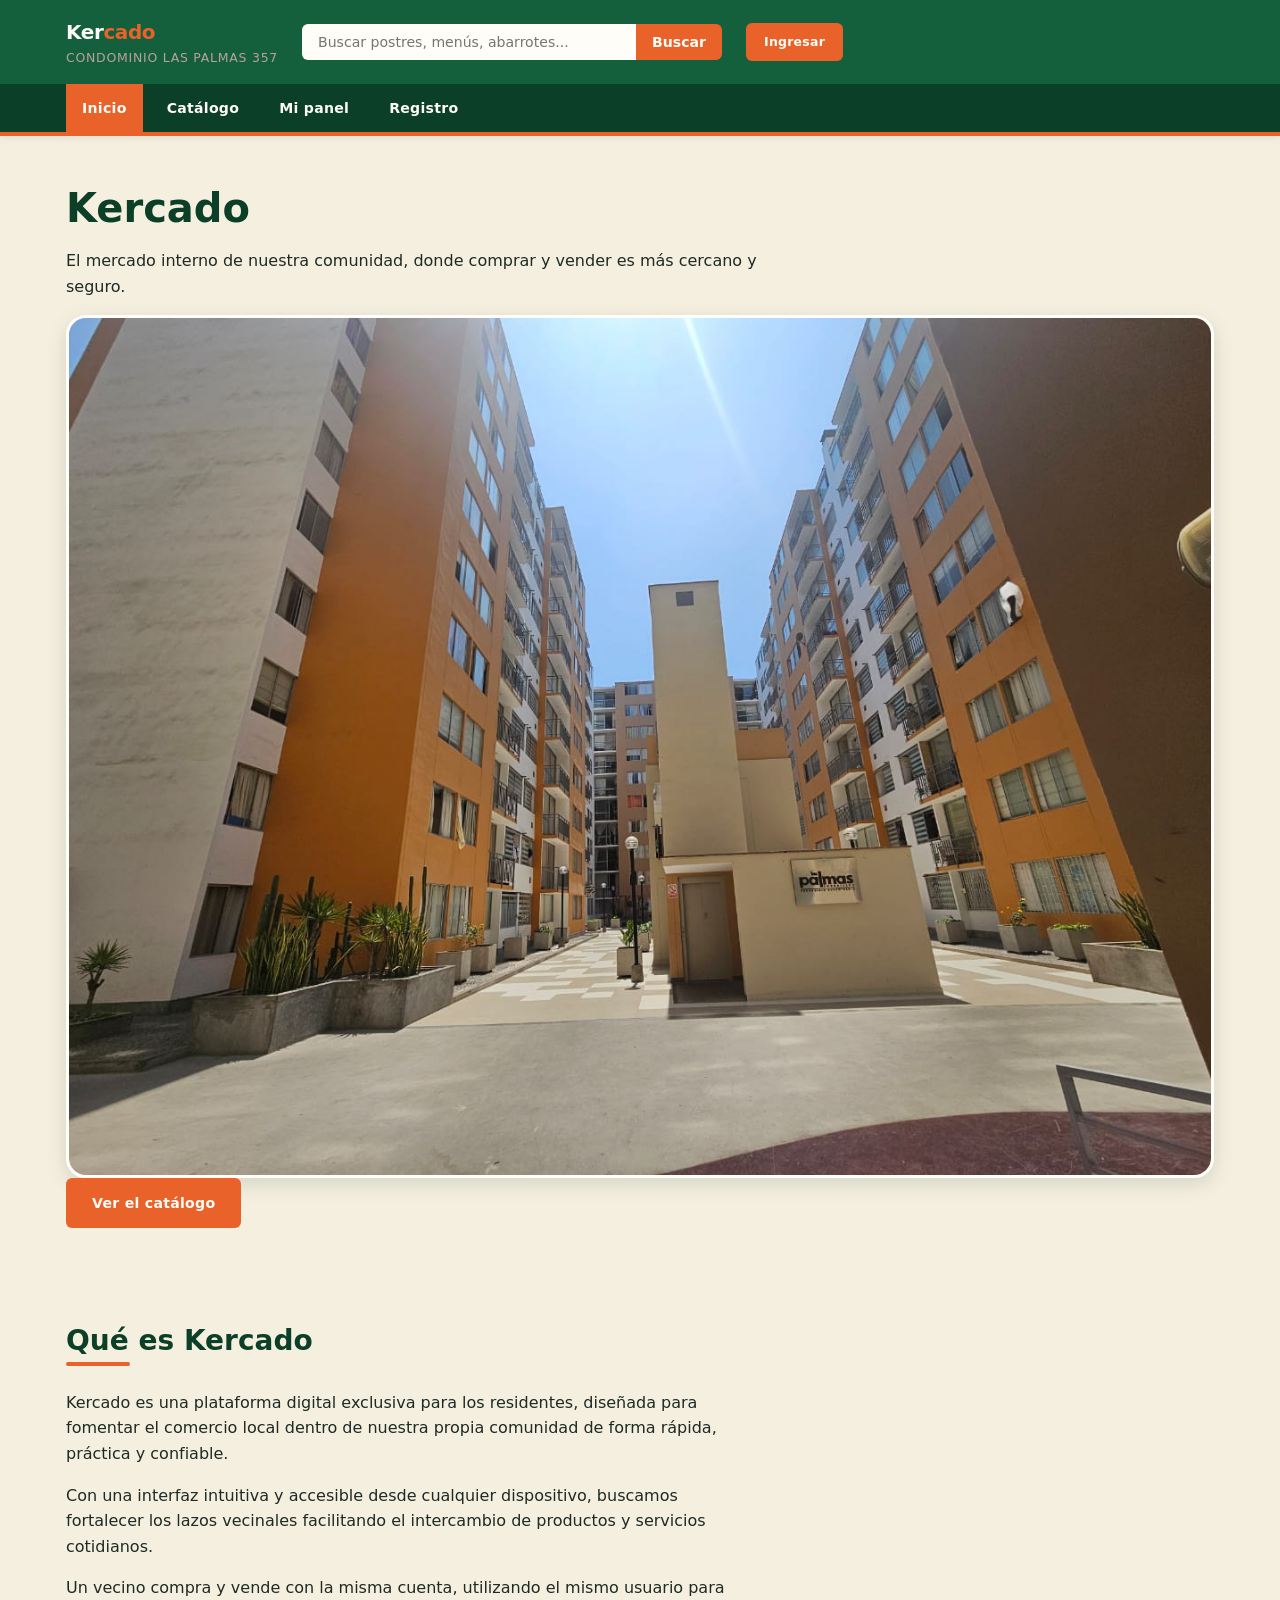
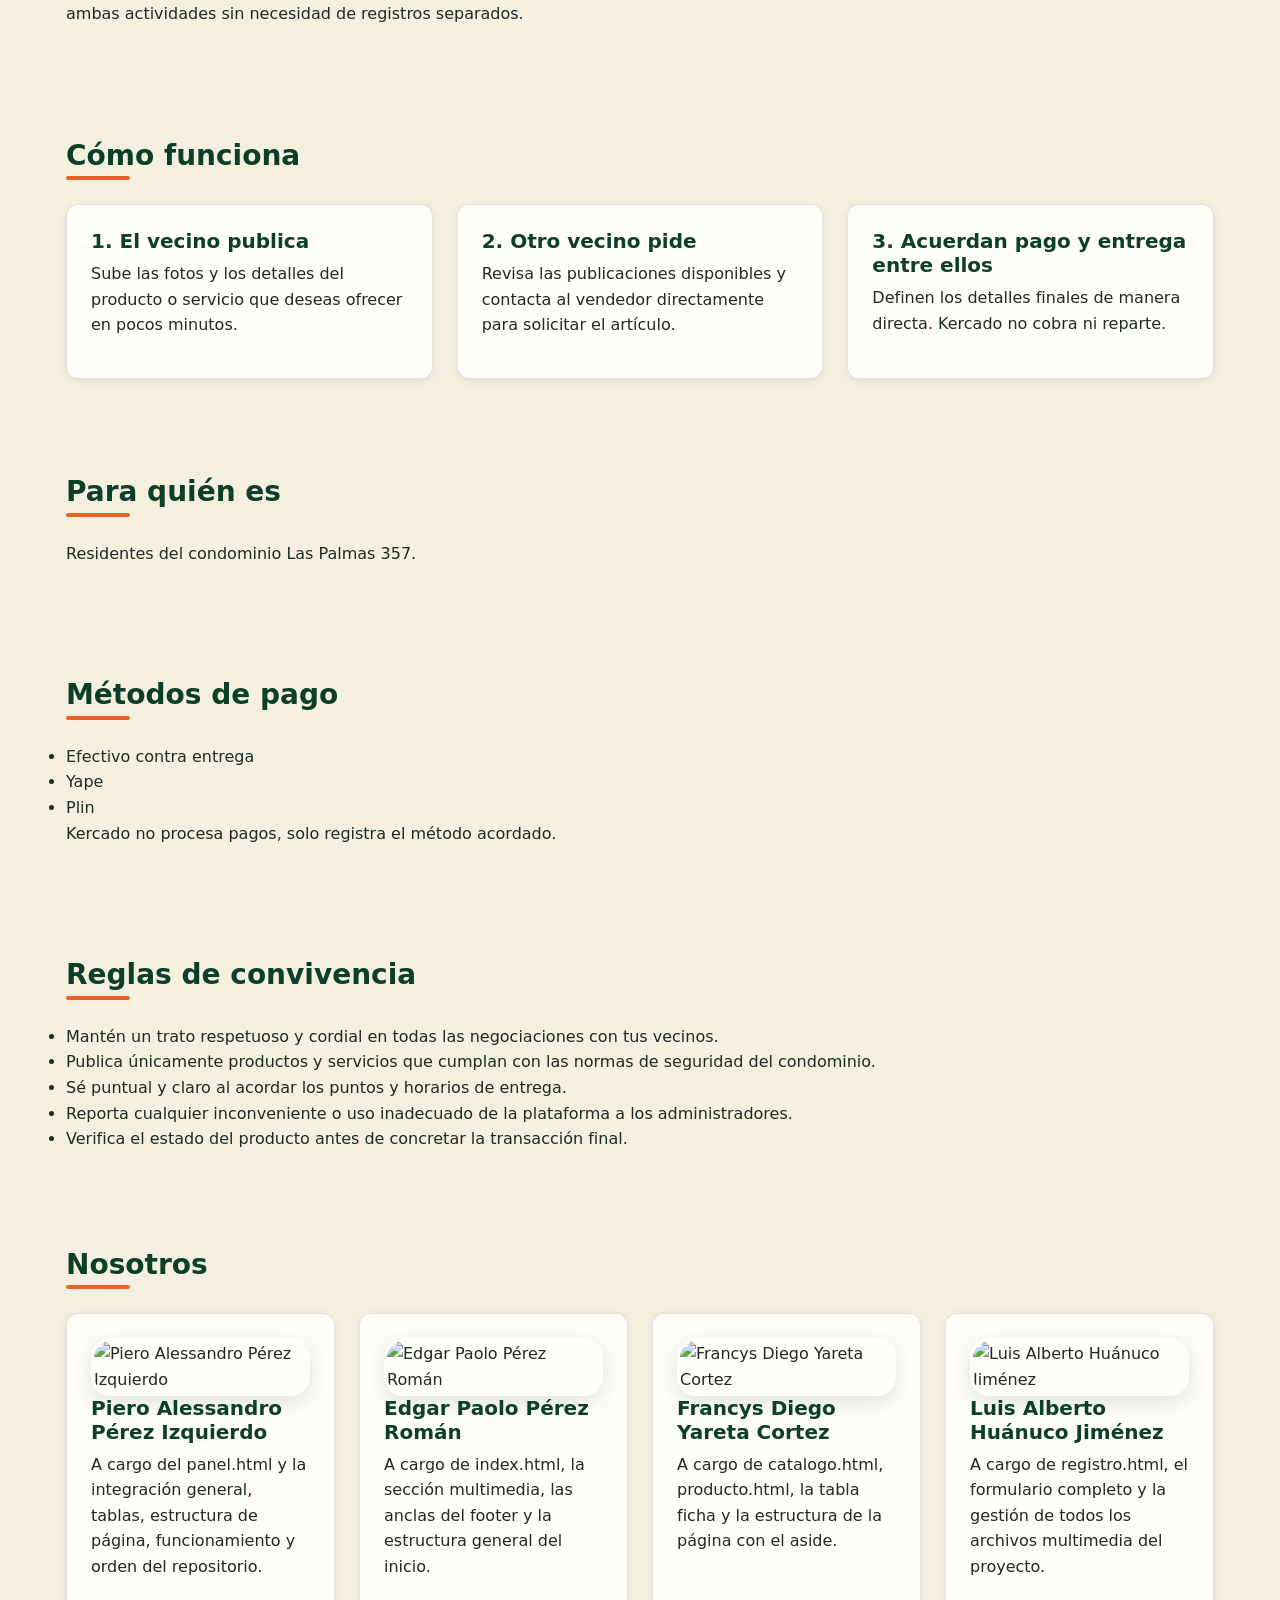
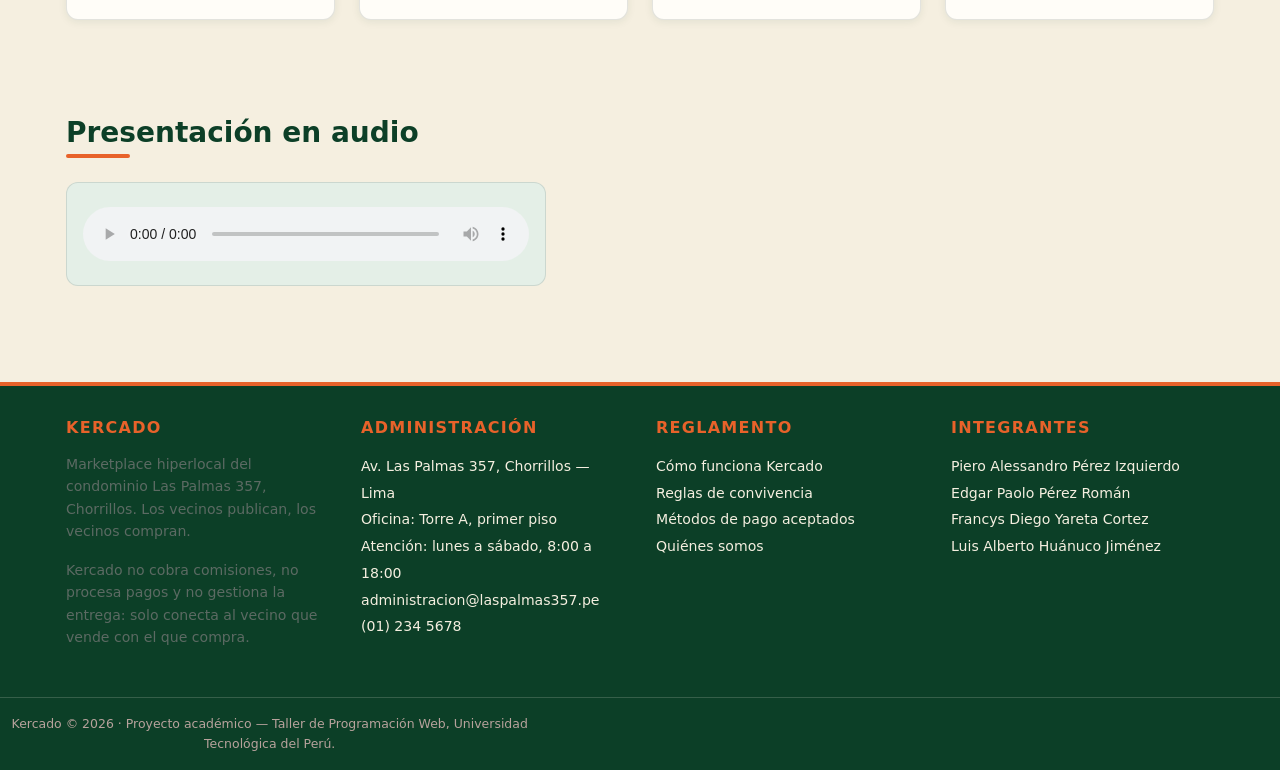
==== index.html @ 85debc10 "fix: refactorizar comentarios e implementar panel" ====
<!DOCTYPE html>
<!--
  hecho por edgar. esta es la página de inicio, aquí contamos qué es
  kercado, cómo funciona, para quién es, cómo se paga, las reglas de
  convivencia, quiénes somos, y al final va el audio de presentación
-->
<html lang="es">

<head>
  <!-- con esto las tildes y las eñes se ven bien en el navegador -->
  <meta charset="UTF-8">

  <!-- esta línea hace que en el celular la página use el ancho real de la
       pantalla, así el diseño se acomoda bien -->
  <meta name="viewport" content="width=device-width, initial-scale=1.0">

  <!-- la descripción de la página y los autores -->
  <meta name="description" content="Conoce qué es Kercado, cómo funciona el marketplace del condominio Las Palmas 357 y sus reglas de convivencia.">
  <meta name="author" content="Equipo Kercado — Taller de Programación Web, UTP">

  <!-- el título que sale en la pestaña del navegador -->
  <title>Inicio · Kercado</title>

  <!-- enlazamos la misma hoja de estilos que usan todas las páginas -->
  <link rel="stylesheet" href="css/estilo.css">
</head>

<body>

  <!-- esta es la cabecera, es la misma en las cinco páginas del sitio,
       tiene el logo, el buscador, el botón para ingresar y el menú -->
  <header class="encabezado">

    <div class="contenedor encabezado__fila">

      <!-- el logo lleva a la página de inicio -->
      <a class="logo" href="index.html">
        <span>Ker<span class="logo__acento">cado</span>
          <span class="logo__bajada">Condominio Las Palmas 357</span>
        </span>
      </a>

      <!-- el buscador todavía no busca nada porque en este avance no usamos
           javascript ni tenemos servidor, pero lo dejamos para que se vea
           cómo quedará la cabecera -->
      <form class="buscador" action="catalogo.html" method="get">
        <!-- este label no se ve en pantalla, pero lo leen los lectores de
             pantalla que usan las personas con discapacidad visual -->
        <label class="solo-lectores" for="q">Buscar productos</label>
        <input class="buscador__campo" type="search" id="q" name="q"
               placeholder="Buscar postres, menús, abarrotes...">
        <button class="buscador__boton" type="submit">Buscar</button>
      </form>

      <!-- hay un solo botón para ingresar, porque el vecino usa la misma
           cuenta para comprar y para vender -->
      <a class="boton boton--sm" href="registro.html">Ingresar</a>
    </div>

    <!-- este es el menú principal, en cada página marcamos como activo el
         enlace de la página donde está el vecino -->
    <nav class="menu" aria-label="Navegación principal">
      <ul class="contenedor menu__lista">
        <li><a class="menu__enlace menu__enlace--activo" href="index.html">Inicio</a></li>
        <li><a class="menu__enlace" href="catalogo.html">Catálogo</a></li>
        <li><a class="menu__enlace" href="panel.html">Mi panel</a></li>
        <li><a class="menu__enlace" href="registro.html">Registro</a></li>
      </ul>
    </nav>
  </header>


  <main>

    <!-- esto es lo primero que ve el vecino al entrar, profesor, el nombre,
         una frase corta y la foto del condominio para que reconozca dónde
         está, pusimos un solo botón para que vaya directo al catálogo, si
         hubiera varios no sabría cuál tocar -->
    <section class="seccion">
      <div class="contenedor">
        <h1>Kercado</h1>
        <p>El mercado interno de nuestra comunidad, donde comprar y vender es más cercano y seguro.</p>
        <img src="assets/img/condominiofachada.jpg" alt="Condominio Las Palmas 357" class="imagen-marco">
        <div>
          <a href="catalogo.html" class="boton">Ver el catálogo</a>
        </div>
      </div>
    </section>

    <!-- estos párrafos cuentan que kercado es solo para los residentes, y
         dejamos claro que se compra y se vende con la misma cuenta, así
         nadie busca un registro aparte para vender -->
    <section class="seccion">
      <div class="contenedor">
        <h2 class="titulo-seccion">Qué es Kercado</h2>
        <p>Kercado es una plataforma digital exclusiva para los residentes, diseñada para fomentar el comercio local dentro de nuestra propia comunidad de forma rápida, práctica y confiable.</p>
        <p>Con una interfaz intuitiva y accesible desde cualquier dispositivo, buscamos fortalecer los lazos vecinales facilitando el intercambio de productos y servicios cotidianos.</p>
        <p>Un vecino compra y vende con la misma cuenta, utilizando el mismo usuario para ambas actividades sin necesidad de registros separados.</p>
      </div>
    </section>

    <!-- los tres pasos para usar kercado, desde que un vecino publica hasta
         que se ponen de acuerdo, cada paso va en una caja y la grilla las
         acomoda solas, en la computadora salen lado a lado y en el celular
         una debajo de otra, la sección tiene id porque el enlace del pie de
         página baja hasta aquí -->
    <section class="seccion" id="como-funciona">
      <div class="contenedor">
        <h2 class="titulo-seccion">Cómo funciona</h2>
        <div class="grilla-auto">
          <div class="caja">
            <h3>1. El vecino publica</h3>
            <p>Sube las fotos y los detalles del producto o servicio que deseas ofrecer en pocos minutos.</p>
          </div>
          <div class="caja">
            <h3>2. Otro vecino pide</h3>
            <p>Revisa las publicaciones disponibles y contacta al vendedor directamente para solicitar el artículo.</p>
          </div>
          <div class="caja">
            <h3>3. Acuerdan pago y entrega entre ellos</h3>
            <p>Definen los detalles finales de manera directa. Kercado no cobra ni reparte.</p>
          </div>
        </div>
      </div>
    </section>

    <!-- una sección corta para dejar claro que kercado es solo para los
         vecinos del condominio y no para cualquier persona -->
    <section class="seccion">
      <div class="contenedor">
        <h2 class="titulo-seccion">Para quién es</h2>
        <p>Residentes del condominio Las Palmas 357.</p>
      </div>
    </section>

    <!-- las formas de pago que pueden acordar los vecinos, las pusimos en
         una lista porque son solo tres y así se leen rápido, abajo
         aclaramos que kercado no cobra, y el id es para el enlace del pie
         de página -->
    <section class="seccion" id="pagos">
      <div class="contenedor">
        <h2 class="titulo-seccion">Métodos de pago</h2>
        <ul>
          <li>Efectivo contra entrega</li>
          <li>Yape</li>
          <li>Plin</li>
        </ul>
        <p>Kercado no procesa pagos, solo registra el método acordado.</p>
      </div>
    </section>

    <!-- las reglas de convivencia para comprar y vender entre vecinos, van
         en lista para que cada regla se lea por separado, esta sección
         también tiene id porque el pie de página enlaza aquí -->
    <section class="seccion" id="reglas">
      <div class="contenedor">
        <h2 class="titulo-seccion">Reglas de convivencia</h2>
        <ul>
          <li>Mantén un trato respetuoso y cordial en todas las negociaciones con tus vecinos.</li>
          <li>Publica únicamente productos y servicios que cumplan con las normas de seguridad del condominio.</li>
          <li>Sé puntual y claro al acordar los puntos y horarios de entrega.</li>
          <li>Reporta cualquier inconveniente o uso inadecuado de la plataforma a los administradores.</li>
          <li>Verifica el estado del producto antes de concretar la transacción final.</li>
        </ul>
      </div>
    </section>

    <!-- aquí nos presentamos los cuatro integrantes, cada uno en su caja con
         su foto y lo que hizo en el proyecto, usamos la misma grilla que en
         los pasos, y el id es para el enlace quiénes somos del pie de
         página -->
    <section class="seccion" id="nosotros">
      <div class="contenedor">
        <h2 class="titulo-seccion">Nosotros</h2>
        <div class="grilla-auto">
          <div class="caja">
            <img src="assets/img/integrante1.jpg" alt="Piero Alessandro Pérez Izquierdo" class="imagen-marco">
            <h3>Piero Alessandro Pérez Izquierdo</h3>
            <p>A cargo del panel.html y la integración general, tablas, estructura de página, funcionamiento y orden del repositorio.</p>
          </div>
          <div class="caja">
            <img src="assets/img/integrante2.jpg" alt="Edgar Paolo Pérez Román" class="imagen-marco">
            <h3>Edgar Paolo Pérez Román</h3>
            <p>A cargo de index.html, la sección multimedia, las anclas del footer y la estructura general del inicio.</p>
          </div>
          <div class="caja">
            <img src="assets/img/integrante3.jpg" alt="Francys Diego Yareta Cortez" class="imagen-marco">
            <h3>Francys Diego Yareta Cortez</h3>
            <p>A cargo de catalogo.html, producto.html, la tabla ficha y la estructura de la página con el aside.</p>
          </div>
          <div class="caja">
            <img src="assets/img/integrante4.jpg" alt="Luis Alberto Huánuco Jiménez" class="imagen-marco">
            <h3>Luis Alberto Huánuco Jiménez</h3>
            <p>A cargo de registro.html, el formulario completo y la gestión de todos los archivos multimedia del proyecto.</p>
          </div>
        </div>
      </div>
    </section>

    <!-- el audio de presentación de kercado, usa los controles que ya trae
         el navegador, así no necesitamos javascript -->
    <section class="seccion">
      <div class="contenedor">
        <h2 class="titulo-seccion">Presentación en audio</h2>
        <div class="audio-caja">
          <audio controls src="assets/audio/kercado-presentacion.mp3">
            Tu navegador no soporta el elemento de audio.
          </audio>
        </div>
      </div>
    </section>

  </main>


  <!-- este es el pie de página, también es el mismo en las cinco páginas,
       tiene información de kercado, el contacto de la administración, el
       reglamento y los integrantes del grupo -->
  <footer class="pie">
    <div class="contenedor pie__grilla">

      <!-- aquí contamos qué es kercado, y que no cobra ni hace entregas -->
      <div>
        <h3 class="pie__titulo">Kercado</h3>
        <p class="subtexto">
          Marketplace hiperlocal del condominio Las Palmas 357, Chorrillos.
          Los vecinos publican, los vecinos compran.
        </p>
        <p class="subtexto">
          Kercado no cobra comisiones, no procesa pagos y no gestiona la
          entrega: solo conecta al vecino que vende con el que compra.
        </p>
      </div>

      <!-- los datos de contacto de la administración del condominio -->
      <div>
        <h3 class="pie__titulo">Administración</h3>
        <ul class="pie__lista">
          <li>Av. Las Palmas 357, Chorrillos — Lima</li>
          <li>Oficina: Torre A, primer piso</li>
          <li>Atención: lunes a sábado, 8:00 a 18:00</li>
          <li><a href="mailto:administracion@laspalmas357.pe">administracion@laspalmas357.pe</a></li>
          <li><a href="tel:+5112345678">(01) 234 5678</a></li>
        </ul>
      </div>

      <!-- estos enlaces llevan a partes de la página de inicio, donde
           explicamos cómo funciona kercado y sus reglas -->
      <div>
        <h3 class="pie__titulo">Reglamento</h3>
        <ul class="pie__lista">
          <li><a href="index.html#como-funciona">Cómo funciona Kercado</a></li>
          <li><a href="index.html#reglas">Reglas de convivencia</a></li>
          <li><a href="index.html#pagos">Métodos de pago aceptados</a></li>
          <li><a href="index.html#nosotros">Quiénes somos</a></li>
        </ul>
      </div>

      <!-- nuestros nombres -->
      <div>
        <h3 class="pie__titulo">Integrantes</h3>
        <ul class="pie__lista">
          <li>Piero Alessandro Pérez Izquierdo</li>
          <li>Edgar Paolo Pérez Román</li>
          <li>Francys Diego Yareta Cortez</li>
          <li>Luis Alberto Huánuco Jiménez</li>
        </ul>
      </div>
    </div>

    <!-- el año lo escribimos a mano porque en este avance no usamos
         javascript -->
    <div class="pie__legal">
      <p class="mb-0">
        Kercado &copy; 2026 · Proyecto académico — Taller de Programación Web,
        Universidad Tecnológica del Perú.
      </p>
    </div>
  </footer>

</body>
</html>
---- css/estilo.css ----
/* hoja de estilos de kercado, es la única del sitio y la usan las cinco
   páginas, así si cambiamos algo aquí se cambia en todas a la vez

   está ordenada de arriba a abajo así, variables, reset, layout general,
   cabecera, pie, textos, botones, tarjetas del catálogo, aside, tablas,
   formularios, multimedia, utilidades y al final lo responsive */


/* variables de diseño

   aquí están todos los colores, tamaños y espacios del sitio, la idea es
   que si mañana queremos otro naranja se cambia una sola línea y listo

   el verde es de mercado, da confianza, el naranja es para lo que se
   toca como botones y precios, y el crema es el fondo para que no canse
   la vista */
:root {

  /* colores de la marca */
  --verde:           #14603C;  /* cabecera, pie y títulos */
  --verde-oscuro:    #0C3F27;  /* el menú y el hover del verde */
  --verde-claro:     #E4EFE7;  /* fondos suaves y filas alternas de las tablas */
  --naranja:         #E8622A;  /* solo para botones y precios */
  --naranja-oscuro:  #C44E1D;  /* hover del naranja */
  --crema:           #F5EFE0;  /* fondo de la página, no usamos blanco puro */
  --arena:           #B7A29C;  /* bordes y texto de apoyo */
  --blanco:          #FFFDF8;  /* fondo de tarjetas, es un blanco más cálido */

  /* colores del texto */
  --texto:           #1E2A24;  /* casi negro, con un poco de verde */
  --texto-suave:     #5C6A63;  /* subtítulos y ayudas de los formularios */

  /* colores para el estado de los pedidos en las tablas del panel */
  --estado-pendiente: #B8860B; /* mostaza, el pedido todavía no se entrega */
  --estado-entregado: #14603C; /* verde, el pedido ya llegó */
  --estado-cancelado: #A63A2A; /* rojo, el pedido no se concretó */

  /* fuentes, usamos las que ya trae la computadora, así la página se ve
     igual aunque no haya internet */
  --fuente-titulos: "Trebuchet MS", "Segoe UI", system-ui, sans-serif;
  --fuente-texto:   system-ui, -apple-system, "Segoe UI", Roboto, sans-serif;

  /* tamaños de letra, son pocos a propósito, así todas las páginas se ven
     parejas aunque las hayamos hecho cuatro personas */
  --txt-xs:  0.78rem;
  --txt-sm:  0.88rem;
  --txt-md:  1rem;
  --txt-lg:  1.25rem;
  --txt-xl:  1.75rem;
  --txt-2xl: 2.5rem;

  /* espacios, todos son múltiplos de 8px */
  --sp-1: 0.5rem;   /* 8px */
  --sp-2: 1rem;     /* 16px */
  --sp-3: 1.5rem;   /* 24px */
  --sp-4: 2rem;     /* 32px */
  --sp-5: 3rem;     /* 48px */
  --sp-6: 4rem;     /* 64px */

  /* bordes redondeados y sombras */
  --radio-sm: 6px;
  --radio-md: 12px;
  --radio-lg: 20px;
  --borde: 1px solid rgba(30, 42, 36, 0.12);
  --sombra-suave: 0 2px 8px rgba(12, 63, 39, 0.08);
  --sombra-media: 0 6px 20px rgba(12, 63, 39, 0.14);

  /* ancho máximo del contenido, para que en pantallas grandes el texto no
     quede demasiado largo */
  --ancho-max: 1180px;
}


/* reset y bases

   quitamos algunas cosas que el navegador trae por defecto, para empezar
   desde cero y poner nosotros los márgenes */

/* con border-box el padding no agranda la caja */
*,
*::before,
*::after {
  box-sizing: border-box;
}

/* quitamos los márgenes que traen los títulos, párrafos y listas, más
   abajo en la parte de textos los volvemos a poner */
body, h1, h2, h3, h4, p, ul, ol, figure, blockquote, dl, dd {
  margin: 0;
  padding: 0;
}

html {
  /* al hacer clic en un enlace como #nosotros la página baja suave */
  scroll-behavior: smooth;
  /* deja espacio arriba para que la cabecera no tape el título */
  scroll-padding-top: 90px;
}

body {
  font-family: var(--fuente-texto);
  font-size: var(--txt-md);
  line-height: 1.6;          /* más espacio entre líneas, se lee mejor */
  color: var(--texto);
  background-color: var(--crema);

  /* con esto el pie de página se queda abajo aunque la página tenga poco
     contenido */
  display: flex;
  flex-direction: column;
  min-height: 100vh;
}

/* las imágenes nunca se salen de su contenedor */
img {
  display: block;
  max-width: 100%;
  height: auto;
}

/* enlaces en verde y sin subrayado, se subrayan al pasar el mouse */
a {
  color: var(--verde);
  text-decoration: none;
}
a:hover,
a:focus {
  text-decoration: underline;
}

/* el borde naranja que aparece al moverse con la tecla tab, así quien usa
   el teclado sabe dónde está */
:focus-visible {
  outline: 3px solid var(--naranja);
  outline-offset: 2px;
}


/* layout general

   las zonas que se repiten en las páginas, header, main y footer, y el
   aside que solo está en el catálogo */

/* centra el contenido y deja espacio a los lados */
.contenedor {
  width: 100%;
  max-width: var(--ancho-max);
  margin-inline: auto;              /* centra horizontal */
  padding-inline: var(--sp-2);      /* espacio a los lados, sirve en celular */
}

/* el main crece y empuja el pie hacia abajo */
main {
  flex: 1;
}

/* el espacio entre secciones, es igual en todas las páginas */
.seccion {
  padding-block: var(--sp-5);
}

/* sección con fondo verde clarito, para alternar con las de fondo crema */
.seccion--alterna {
  background-color: var(--verde-claro);
}

/* las dos columnas del catálogo, el aside mide 260px y los productos usan
   el resto, en pantallas chicas pasa a una columna */
.layout-catalogo {
  display: grid;
  grid-template-columns: 260px 1fr;
  gap: var(--sp-4);
  align-items: start;               /* el aside no se estira hasta abajo */
}


/* cabecera

   es la misma en las cinco páginas, tiene el logo, el buscador, el botón
   de ingresar y el menú */

.encabezado {
  background-color: var(--verde);
  color: var(--blanco);
  /* la franja naranja de abajo */
  border-bottom: 4px solid var(--naranja);
  position: sticky;                 /* la cabecera baja con el scroll */
  top: 0;
  z-index: 100;                     /* siempre queda encima del contenido */
  box-shadow: var(--sombra-suave);
}

/* la fila de arriba, logo a la izquierda, buscador al medio y botón a la
   derecha */
.encabezado__fila {
  display: flex;
  align-items: center;
  gap: var(--sp-3);
  padding-block: var(--sp-2);
  flex-wrap: wrap;                  /* en celular se acomodan uno debajo del otro */
}
/* el logo y el botón no se achican, antes el botón ingresar se montaba
   encima del buscar */
.encabezado__fila > .logo,
.encabezado__fila > .boton {
  flex-shrink: 0;
}

/* el logo está hecho con texto y no con imagen, así se ve nítido y carga
   al instante */
.logo {
  display: flex;
  align-items: center;
  gap: var(--sp-1);
  font-family: var(--fuente-titulos);
  font-size: var(--txt-lg);
  font-weight: 800;
  letter-spacing: -0.02em;
  color: var(--blanco);
  text-decoration: none;
}
.logo:hover {
  text-decoration: none;
  opacity: 0.9;
}
/* la parte cado del logo va en naranja */
.logo__acento {
  color: var(--naranja);
}
/* el texto pequeño debajo del logo con el nombre del condominio */
.logo__bajada {
  display: block;
  font-family: var(--fuente-texto);
  font-size: var(--txt-xs);
  font-weight: 400;
  letter-spacing: 0.06em;
  text-transform: uppercase;
  color: var(--arena);
}

/* el buscador, en este avance todavía no busca nada porque no usamos
   javascript, pero ya está listo en la cabecera */
.buscador {
  display: flex;
  flex: 1 1 200px;                  /* ocupa el espacio libre del medio */
  min-width: 0;                     /* deja que se achique sin salirse de la fila */
  max-width: 420px;
}
.buscador__campo {
  flex: 1 1 0;
  min-width: 0;                     /* el campo es el que se achica primero */
  padding: 0.6rem var(--sp-2);
  border: none;
  border-radius: var(--radio-sm) 0 0 var(--radio-sm);  /* redondeado a la izquierda */
  font-family: inherit;
  font-size: var(--txt-sm);
  background-color: var(--blanco);
  color: var(--texto);
}
.buscador__boton {
  flex-shrink: 0;                   /* el botón buscar no cambia de tamaño */
  white-space: nowrap;
  padding: 0.6rem var(--sp-2);
  border: none;
  border-radius: 0 var(--radio-sm) var(--radio-sm) 0; /* redondeado a la derecha */
  background-color: var(--naranja);
  color: var(--blanco);
  font-family: inherit;
  font-size: var(--txt-sm);
  font-weight: 600;
  cursor: pointer;
}
.buscador__boton:hover {
  background-color: var(--naranja-oscuro);
}

/* el menú principal, va dentro del header, en el aside del catálogo solo
   van las categorías y el filtro */
.menu {
  background-color: var(--verde-oscuro);
}
.menu__lista {
  display: flex;
  list-style: none;                 /* quita los puntitos de la lista */
  gap: var(--sp-1);
  flex-wrap: wrap;
}
.menu__enlace {
  display: block;
  padding: 0.8rem var(--sp-2);
  color: var(--blanco);
  font-size: var(--txt-sm);
  font-weight: 600;
  letter-spacing: 0.02em;
  text-decoration: none;
  /* el cambio de color al pasar el mouse es suave */
  transition: background-color 0.18s ease, color 0.18s ease;
}
.menu__enlace:hover {
  background-color: var(--verde);
  text-decoration: none;
}
/* marca en naranja la página donde está el usuario, se pone en cada
   página en su enlace del menú */
.menu__enlace--activo {
  background-color: var(--naranja);
  color: var(--blanco);
}


/* pie de página

   también es el mismo en las cinco páginas, tiene información de kercado,
   el contacto de la administración, el reglamento y los integrantes */

.pie {
  background-color: var(--verde-oscuro);
  color: var(--crema);
  border-top: 4px solid var(--naranja);
  margin-top: var(--sp-5);          /* separa el pie del contenido */
}

/* las columnas del pie, entran las que quepan de mínimo 220px y las demás
   bajan solas, por eso aquí no hace falta media query */
.pie__grilla {
  display: grid;
  grid-template-columns: repeat(auto-fit, minmax(220px, 1fr));
  gap: var(--sp-4);
  padding-block: var(--sp-4);
}

.pie__titulo {
  font-family: var(--fuente-titulos);
  font-size: var(--txt-md);
  text-transform: uppercase;
  letter-spacing: 0.08em;
  color: var(--naranja);
  margin-bottom: var(--sp-2);
}
.pie__lista {
  list-style: none;
  font-size: var(--txt-sm);
  line-height: 1.9;
}
.pie__lista a {
  color: var(--crema);
}
.pie__lista a:hover {
  color: var(--naranja);
}

/* la última línea del pie con el copyright */
.pie__legal {
  border-top: 1px solid rgba(245, 239, 224, 0.18);
  padding-block: var(--sp-2);
  font-size: var(--txt-xs);
  color: var(--arena);
  text-align: center;
}


/* textos

   aquí volvemos a poner los márgenes que quitamos en el reset */

h1, h2, h3, h4 {
  font-family: var(--fuente-titulos);
  line-height: 1.2;
  color: var(--verde-oscuro);
  font-weight: 800;
}

h1 { font-size: var(--txt-2xl); margin-bottom: var(--sp-2); }
h2 { font-size: var(--txt-xl);  margin-bottom: var(--sp-2); }
h3 { font-size: var(--txt-lg);  margin-bottom: var(--sp-1); }
h4 { font-size: var(--txt-md);  margin-bottom: var(--sp-1); }

p {
  margin-bottom: var(--sp-2);
  max-width: 68ch;                  /* las líneas no son tan largas, se leen mejor */
}

/* título de sección con la barrita naranja debajo */
.titulo-seccion {
  position: relative;
  padding-bottom: var(--sp-1);
  margin-bottom: var(--sp-3);
}
.titulo-seccion::after {
  content: "";                      /* la barrita se hace con css, no hay que ponerla en el html */
  position: absolute;
  left: 0;
  bottom: 0;
  width: 64px;
  height: 4px;
  background-color: var(--naranja);
  border-radius: 2px;
}
/* el mismo título pero centrado, por ejemplo para la sección nosotros */
.titulo-seccion--centro {
  text-align: center;
}
.titulo-seccion--centro::after {
  left: 50%;
  transform: translateX(-50%);
}

/* texto de apoyo debajo de un título, más pequeño y en gris verdoso */
.subtexto {
  color: var(--texto-suave);
  font-size: var(--txt-sm);
}

/* etiqueta pequeña con forma de píldora, la usamos para las categorías de
   las tarjetas */
.etiqueta {
  display: inline-block;
  padding: 0.2rem 0.6rem;
  border-radius: 999px;             /* con un número tan grande queda como cápsula */
  background-color: var(--verde-claro);
  color: var(--verde-oscuro);
  font-size: var(--txt-xs);
  font-weight: 700;
  text-transform: uppercase;
  letter-spacing: 0.05em;
}
.etiqueta--naranja {
  background-color: var(--naranja);
  color: var(--blanco);
}


/* botones

   hay tres tipos, el naranja que es el principal, el de borde verde que es
   el secundario, y el de solo texto para cosas de poco peso, se ven igual
   si se usan en un a o en un button */

.boton {
  display: inline-flex;
  align-items: center;
  justify-content: center;
  gap: var(--sp-1);
  padding: 0.75rem var(--sp-3);
  border: 2px solid transparent;    /* borde invisible, así el botón de borde verde
                                       mide lo mismo que este */
  border-radius: var(--radio-sm);
  background-color: var(--naranja);
  color: var(--blanco);
  font-family: inherit;
  font-size: var(--txt-sm);
  font-weight: 700;
  letter-spacing: 0.02em;
  text-decoration: none;
  cursor: pointer;
  transition: background-color 0.18s ease, transform 0.12s ease,
              box-shadow 0.18s ease;
}
.boton:hover {
  background-color: var(--naranja-oscuro);
  text-decoration: none;
  transform: translateY(-1px);      /* sube un poquito al pasar el mouse */
  box-shadow: var(--sombra-media);
}
.boton:active {
  transform: translateY(0);         /* y baja al hacer clic */
}

/* el botón secundario, con borde verde y sin relleno */
.boton--linea {
  background-color: transparent;
  color: var(--verde);
  border-color: var(--verde);
}
.boton--linea:hover {
  background-color: var(--verde);
  color: var(--blanco);
}

/* el botón de solo texto, parece un enlace */
.boton--texto {
  background-color: transparent;
  color: var(--verde);
  padding-inline: 0;
  box-shadow: none;
}
.boton--texto:hover {
  background-color: transparent;
  color: var(--naranja);
  box-shadow: none;
  text-decoration: underline;
}

/* tamaños del botón, se pueden usar con cualquiera de los tres */
.boton--sm  { padding: 0.45rem var(--sp-2); font-size: var(--txt-xs); }
.boton--lg  { padding: 0.95rem var(--sp-4); font-size: var(--txt-md); }
.boton--full{ width: 100%; }


/* tarjeta de producto

   es la que más se repite en el catálogo, arriba va la foto, en el medio
   la categoría, el nombre y el vendedor, y abajo el precio con el botón */

.grilla-productos {
  display: grid;
  /* entran las tarjetas que quepan de mínimo 240px, por eso el catálogo
     pasa de varias columnas a una sola sin usar media queries */
  grid-template-columns: repeat(auto-fill, minmax(240px, 1fr));
  gap: var(--sp-3);
}

.tarjeta {
  display: flex;
  flex-direction: column;
  background-color: var(--blanco);
  border: var(--borde);
  border-radius: var(--radio-md);
  overflow: hidden;                 /* la foto respeta las esquinas redondeadas */
  box-shadow: var(--sombra-suave);
  transition: transform 0.2s ease, box-shadow 0.2s ease,
              border-color 0.2s ease;
}
.tarjeta:hover {
  transform: translateY(-4px);
  box-shadow: var(--sombra-media);
  border-color: var(--naranja);
}

/* la foto del producto, aspect-ratio reserva el espacio antes de que cargue
   la imagen, así el catálogo no da saltos, y todas las fotos quedan del
   mismo tamaño */
.tarjeta__figura {
  margin: 0;
  aspect-ratio: 4 / 3;
  background-color: var(--verde-claro);  /* color de fondo mientras carga la foto */
  overflow: hidden;
}
.tarjeta__imagen {
  width: 100%;
  height: 100%;
  object-fit: cover;                /* llena el espacio sin deformar la foto */
  transition: transform 0.35s ease;
}
.tarjeta:hover .tarjeta__imagen {
  transform: scale(1.05);           /* un pequeño zoom al pasar el mouse */
}

/* la parte del medio de la tarjeta */
.tarjeta__cuerpo {
  padding: var(--sp-2);
  flex: 1;                          /* empuja el precio hacia abajo, así todas
                                       las tarjetas quedan parejas aunque el
                                       nombre sea más largo */
  display: flex;
  flex-direction: column;
  gap: 0.35rem;
}
.tarjeta__titulo {
  font-size: var(--txt-md);
  margin: 0;
}
.tarjeta__titulo a {
  color: var(--verde-oscuro);
}
.tarjeta__titulo a:hover {
  color: var(--naranja);
  text-decoration: none;
}
/* el nombre del vecino que vende, con su torre y departamento */
.tarjeta__vendedor {
  font-size: var(--txt-xs);
  color: var(--texto-suave);
}

/* la parte de abajo de la tarjeta con el precio y el botón */
.tarjeta__pie {
  display: flex;
  align-items: center;
  justify-content: space-between;
  gap: var(--sp-1);
  padding: var(--sp-2);
  border-top: var(--borde);
  background-color: var(--crema);
}
.tarjeta__precio {
  font-family: var(--fuente-titulos);
  font-size: var(--txt-lg);
  font-weight: 800;
  color: var(--naranja);
  white-space: nowrap;              /* el precio no se parte en dos líneas */
}


/* aside del catálogo

   la columna de la izquierda en el catálogo, con las categorías y el
   filtro por precio */

.panel-lateral {
  background-color: var(--blanco);
  border: var(--borde);
  border-radius: var(--radio-md);
  padding: var(--sp-2);
  box-shadow: var(--sombra-suave);
  /* el panel baja junto con la lista de productos, los 90px son más o
     menos lo que mide la cabecera */
  position: sticky;
  top: 90px;
}

.panel-lateral__titulo {
  font-size: var(--txt-sm);
  text-transform: uppercase;
  letter-spacing: 0.08em;
  color: var(--texto-suave);
  padding-bottom: var(--sp-1);
  margin-bottom: var(--sp-1);
  border-bottom: 2px solid var(--verde-claro);
}

/* separa el bloque de categorías del bloque del filtro */
.panel-lateral__bloque + .panel-lateral__bloque {
  margin-top: var(--sp-3);
}

/* la lista de categorías, los enlaces son anchos para que sea fácil
   tocarlos en el celular */
.lista-categorias {
  list-style: none;
}
.lista-categorias a {
  display: block;
  padding: 0.5rem var(--sp-1);
  border-radius: var(--radio-sm);
  color: var(--texto);
  font-size: var(--txt-sm);
  transition: background-color 0.15s ease, color 0.15s ease;
}
.lista-categorias a:hover {
  background-color: var(--verde-claro);
  color: var(--verde-oscuro);
  text-decoration: none;
}
.lista-categorias a.activo {
  background-color: var(--verde);
  color: var(--blanco);
  font-weight: 700;
}


/* tablas

   las usamos en el panel para las compras y ventas, y en la ficha del
   producto, cada tabla va dentro de .tabla-scroll para que en el celular
   se pueda deslizar de lado */

.tabla-scroll {
  overflow-x: auto;                 /* solo la tabla se desliza de lado */
  border: var(--borde);
  border-radius: var(--radio-md);
  box-shadow: var(--sombra-suave);
  background-color: var(--blanco);
}

.tabla {
  width: 100%;
  /* junta los bordes de las celdas, si no se ven líneas dobles */
  border-collapse: collapse;
  font-size: var(--txt-sm);
  min-width: 620px;                 /* si la pantalla es más chica aparece el scroll */
}

/* el caption es el título de la tabla, va dentro de la table */
.tabla caption {
  caption-side: top;
  text-align: left;
  padding: var(--sp-2);
  font-family: var(--fuente-titulos);
  font-size: var(--txt-md);
  font-weight: 700;
  color: var(--verde-oscuro);
  background-color: var(--verde-claro);
}

.tabla thead th {
  background-color: var(--verde);
  color: var(--blanco);
  text-align: left;
  padding: 0.75rem var(--sp-2);
  font-size: var(--txt-xs);
  text-transform: uppercase;
  letter-spacing: 0.06em;
  white-space: nowrap;
}

.tabla tbody td,
.tabla tbody th {
  padding: 0.7rem var(--sp-2);
  border-bottom: 1px solid rgba(30, 42, 36, 0.08);
  text-align: left;
  vertical-align: middle;
}

/* pinta una fila sí y una no, así es más fácil seguir cada fila con la
   vista */
.tabla tbody tr:nth-child(even) {
  background-color: rgba(228, 239, 231, 0.45);
}
.tabla tbody tr:hover {
  background-color: var(--verde-claro);
}
/* la última fila no lleva línea abajo porque ya está el borde de la caja */
.tabla tbody tr:last-child td {
  border-bottom: none;
}

/* las columnas de dinero van a la derecha, así los decimales quedan uno
   debajo del otro */
.tabla .col-monto {
  text-align: right;
  font-variant-numeric: tabular-nums;
  font-weight: 700;
}

/* las píldoras del estado del pedido, llevan color y también la palabra,
   así se entienden aunque alguien no distinga bien los colores */
.estado {
  display: inline-block;
  padding: 0.15rem 0.6rem;
  border-radius: 999px;
  font-size: var(--txt-xs);
  font-weight: 700;
  border: 1.5px solid currentColor; /* el borde toma el mismo color del texto */
  white-space: nowrap;
}
.estado--pendiente { color: var(--estado-pendiente); }
.estado--entregado { color: var(--estado-entregado); }
.estado--cancelado { color: var(--estado-cancelado); }

/* la tabla de la ficha del producto, tiene dos columnas, a la izquierda el
   dato y a la derecha su valor */
.tabla--ficha {
  min-width: 0;                     /* esta tabla sí entra en el celular */
}
.tabla--ficha tbody th {
  width: 42%;
  background-color: var(--verde-claro);
  color: var(--verde-oscuro);
  font-weight: 700;
}


/* formularios

   el formulario grande es el de registro, y el de iniciar sesión es más
   corto, ninguno envía datos porque en este avance no tenemos servidor */

.formulario {
  background-color: var(--blanco);
  border: var(--borde);
  border-radius: var(--radio-md);
  padding: var(--sp-3);
  box-shadow: var(--sombra-suave);
}

/* el fieldset agrupa los campos y el legend le pone nombre al grupo, les
   quitamos el borde que traen y les damos nuestro estilo */
.formulario fieldset {
  border: none;
  padding: 0;
  margin: 0 0 var(--sp-4) 0;
}
.formulario legend {
  font-family: var(--fuente-titulos);
  font-size: var(--txt-lg);
  font-weight: 800;
  color: var(--verde-oscuro);
  padding: 0 0 var(--sp-1) 0;
  margin-bottom: var(--sp-2);
  border-bottom: 2px solid var(--naranja);
  width: 100%;
}

/* cada label con su campo van dentro de un .campo */
.campo {
  margin-bottom: var(--sp-2);
}
.campo label {
  display: block;                   /* el label va en su propia línea */
  margin-bottom: 0.35rem;
  font-size: var(--txt-sm);
  font-weight: 700;
  color: var(--verde-oscuro);
}
/* el asterisco naranja de los campos obligatorios */
.obligatorio {
  color: var(--naranja);
}
/* el texto de ayuda que va debajo de un campo */
.campo__ayuda {
  display: block;
  margin-top: 0.25rem;
  font-size: var(--txt-xs);
  color: var(--texto-suave);
}

/* el mismo estilo para todos los campos de texto, los nombramos por tipo
   para que no afecte a los checkbox y radio, que van aparte */
.campo input[type="text"],
.campo input[type="email"],
.campo input[type="password"],
.campo input[type="tel"],
.campo input[type="number"],
.campo input[type="date"],
.campo input[type="search"],
.campo select,
.campo textarea {
  width: 100%;
  padding: 0.65rem var(--sp-2);
  border: 1.5px solid rgba(30, 42, 36, 0.18);
  border-radius: var(--radio-sm);
  background-color: var(--crema);
  font-family: inherit;             /* usa la misma fuente que el resto de la página */
  font-size: var(--txt-sm);
  color: var(--texto);
  transition: border-color 0.18s ease, background-color 0.18s ease;
}
.campo input:focus,
.campo select:focus,
.campo textarea:focus {
  border-color: var(--verde);
  background-color: var(--blanco);
}
.campo textarea {
  min-height: 110px;
  resize: vertical;                 /* solo se puede estirar hacia abajo */
}

/* las opciones de radio y checkbox, el input va dentro del label, así al
   hacer clic en el texto también se marca */
.opciones {
  display: flex;
  flex-wrap: wrap;
  gap: var(--sp-2);
}
.opciones label,
.checkbox {
  display: flex;
  align-items: center;
  gap: 0.5rem;
  font-weight: 400;                 /* estos textos no van en negrita */
  font-size: var(--txt-sm);
  color: var(--texto);
  cursor: pointer;
}
.opciones input[type="radio"],
.opciones input[type="checkbox"],
.checkbox input {
  width: 18px;
  height: 18px;
  accent-color: var(--verde);       /* pinta el radio y el checkbox de verde */
  cursor: pointer;
  flex-shrink: 0;                   /* no se aplasta si el texto es largo */
}

/* dos campos uno al lado del otro, por ejemplo nombres y apellidos */
.campo-fila {
  display: grid;
  grid-template-columns: 1fr 1fr;
  gap: var(--sp-2);
}

/* la caja de aviso, por ejemplo para decir que se necesita una cuenta
   para pedir */
.aviso {
  border-left: 5px solid var(--naranja);
  background-color: var(--verde-claro);
  padding: var(--sp-2);
  border-radius: 0 var(--radio-sm) var(--radio-sm) 0;
  font-size: var(--txt-sm);
  margin-bottom: var(--sp-3);
}
.aviso p:last-child {
  margin-bottom: 0;
}


/* multimedia

   usamos imágenes y un audio de presentación, el audio usa los controles
   que ya trae el navegador */

/* imagen con borde blanco y esquinas redondeadas */
.imagen-marco {
  border-radius: var(--radio-lg);
  border: 3px solid var(--blanco);
  box-shadow: var(--sombra-media);
  overflow: hidden;
}

/* la cajita donde va el reproductor de audio */
.audio-caja {
  background-color: var(--verde-claro);
  border: var(--borde);
  border-radius: var(--radio-md);
  padding: var(--sp-2);
  max-width: 480px;
}
.audio-caja audio {
  width: 100%;
  margin-top: var(--sp-1);
}

/* la galería de la página del producto, una foto grande arriba y cuatro
   pequeñas debajo */
.galeria__principal {
  aspect-ratio: 4 / 3;
  background-color: var(--verde-claro);
  border-radius: var(--radio-md);
  overflow: hidden;
  margin-bottom: var(--sp-1);
}
.galeria__principal img {
  width: 100%;
  height: 100%;
  object-fit: cover;
}
.galeria__miniaturas {
  display: grid;
  grid-template-columns: repeat(4, 1fr);
  gap: var(--sp-1);
}
.galeria__miniaturas img {
  aspect-ratio: 1 / 1;
  object-fit: cover;
  border-radius: var(--radio-sm);
  border: 2px solid transparent;
  cursor: pointer;
  transition: border-color 0.18s ease, opacity 0.18s ease;
  opacity: 0.75;
}
.galeria__miniaturas img:hover {
  border-color: var(--naranja);
  opacity: 1;
}


/* utilidades

   clases pequeñas que hacen una sola cosa, como centrar o quitar un margen */

.centrado      { text-align: center; }
.mt-0          { margin-top: 0; }
.mb-0          { margin-bottom: 0;}
.mt-3          { margin-top: var(--sp-3); }
.mb-3          { margin-bottom: var(--sp-3); }
.sin-margen-p p:last-child { margin-bottom: 0; }

/* grilla que se acomoda sola, la usamos en inicio para los pasos de cómo
   funciona y para los integrantes */
.grilla-auto {
  display: grid;
  grid-template-columns: repeat(auto-fit, minmax(220px, 1fr));
  gap: var(--sp-3);
}

/* caja blanca para bloques de texto, pasos o integrantes */
.caja {
  background-color: var(--blanco);
  border: var(--borde);
  border-radius: var(--radio-md);
  padding: var(--sp-3);
  box-shadow: var(--sombra-suave);
}

/* oculta un texto en pantalla pero los lectores de pantalla sí lo leen,
   la usamos en el label del buscador */
.solo-lectores {
  position: absolute;
  width: 1px;
  height: 1px;
  padding: 0;
  margin: -1px;
  overflow: hidden;
  clip: rect(0 0 0 0);
  white-space: nowrap;
  border: 0;
}


/* responsive

   casi todo ya se acomoda solo con las grillas, aquí están las cosas que
   sí necesitan cambiar según el tamaño de la pantalla */

/* en tablet el catálogo pasa de dos columnas a una */
@media (max-width: 860px) {

  .layout-catalogo {
    grid-template-columns: 1fr;     /* el aside se va arriba de los productos */
  }
  .panel-lateral {
    position: static;               /* ya no baja con el scroll */
  }
}

/* en celular */
@media (max-width: 620px) {

  /* los títulos grandes se hacen un poco más pequeños */
  :root {
    --txt-2xl: 1.9rem;
    --txt-xl:  1.45rem;
  }

  /* en la cabecera el logo, el buscador y el botón van uno debajo del otro */
  .encabezado__fila {
    flex-direction: column;
    align-items: stretch;
    gap: var(--sp-2);
  }
  .buscador {
    max-width: none;
  }

  /* el menú queda en una sola fila que se desliza de lado, no usamos menú
     de hamburguesa porque necesitaría javascript */
  .menu__lista {
    flex-wrap: nowrap;
    overflow-x: auto;
  }
  .menu__enlace {
    white-space: nowrap;
  }

  /* los campos que iban lado a lado pasan uno debajo del otro */
  .campo-fila {
    grid-template-columns: 1fr;
  }

  /* menos espacio entre secciones porque la pantalla es chica */
  .seccion {
    padding-block: var(--sp-4);
  }
}

/* al imprimir se ocultan la cabecera, el pie, el aside y los botones, y la
   página sale en negro sobre blanco para no gastar tinta, por eso aquí sí
   escribimos los colores directo */
@media print {

  .encabezado,
  .pie,
  .panel-lateral,
  .boton {
    display: none;
  }
  body {
    background: #fff;
    color: #000;
  }
  .tabla-scroll {
    overflow: visible;
    box-shadow: none;
  }
}
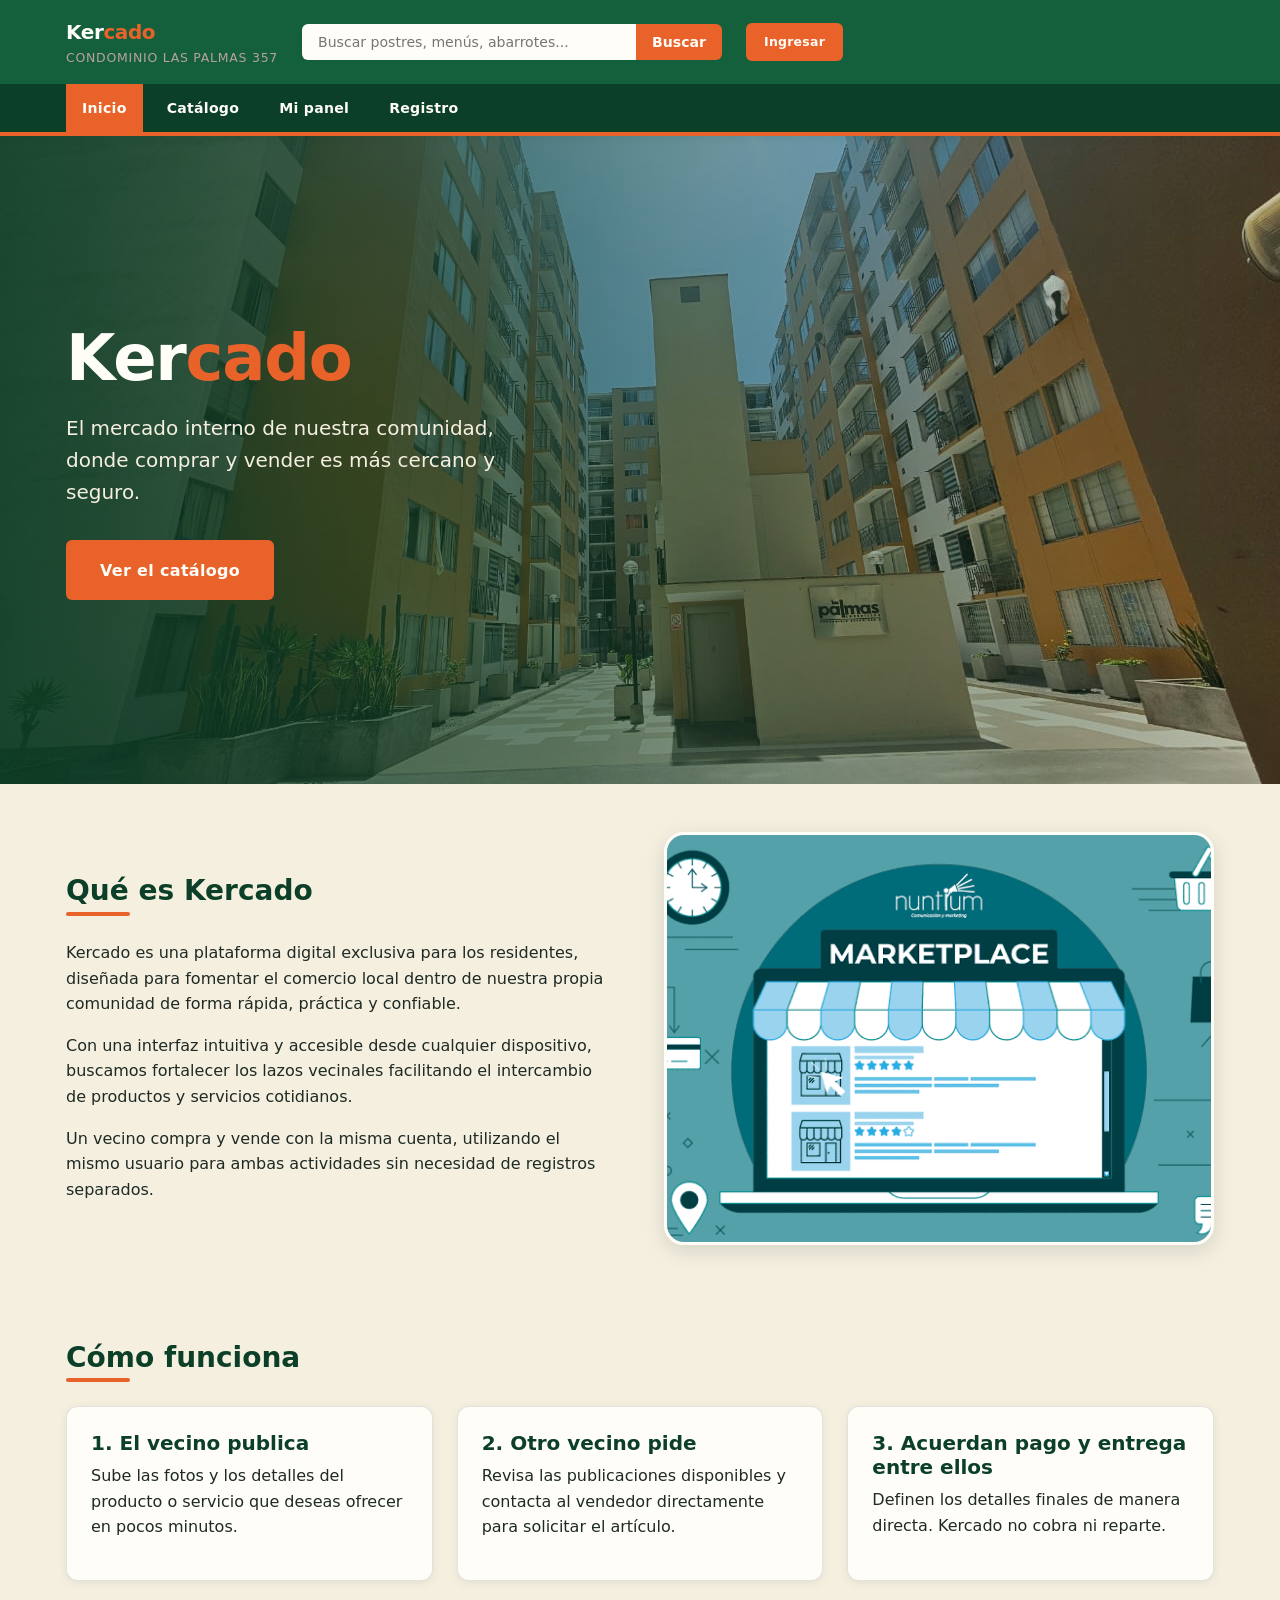
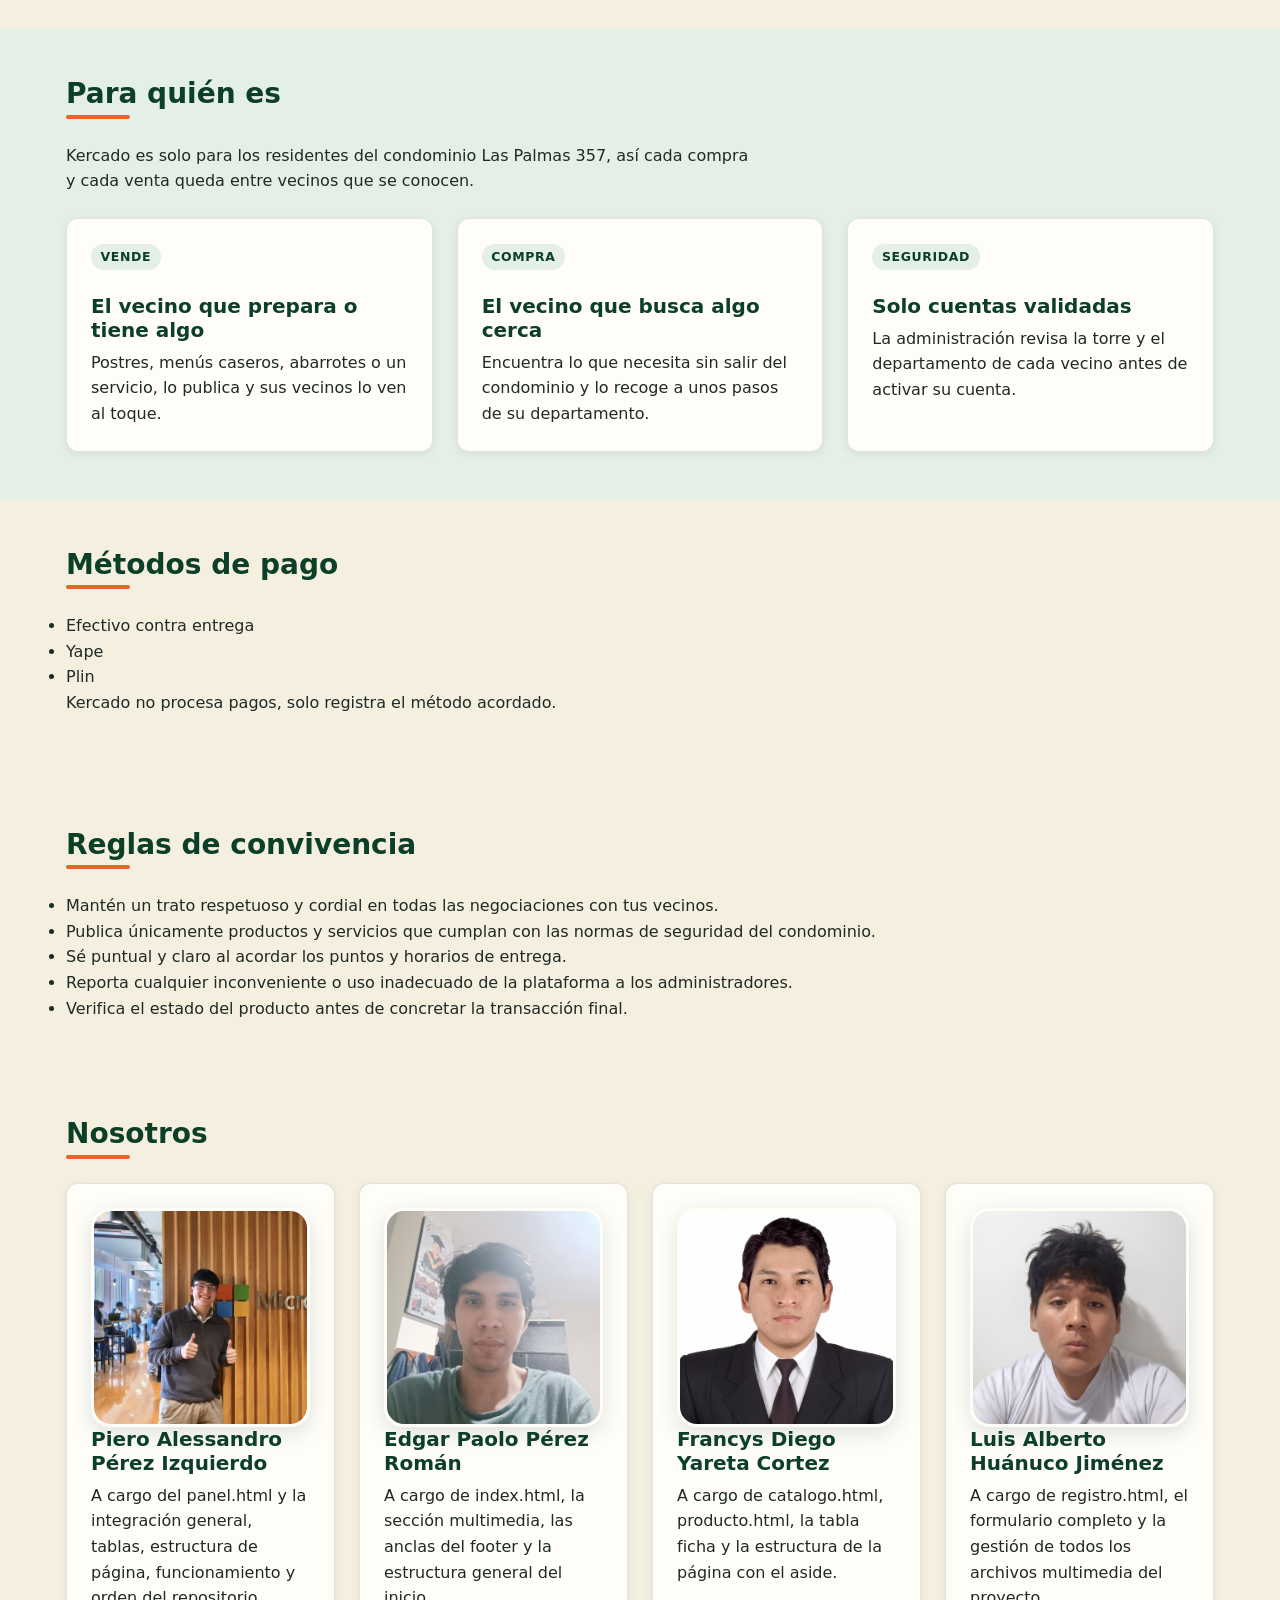
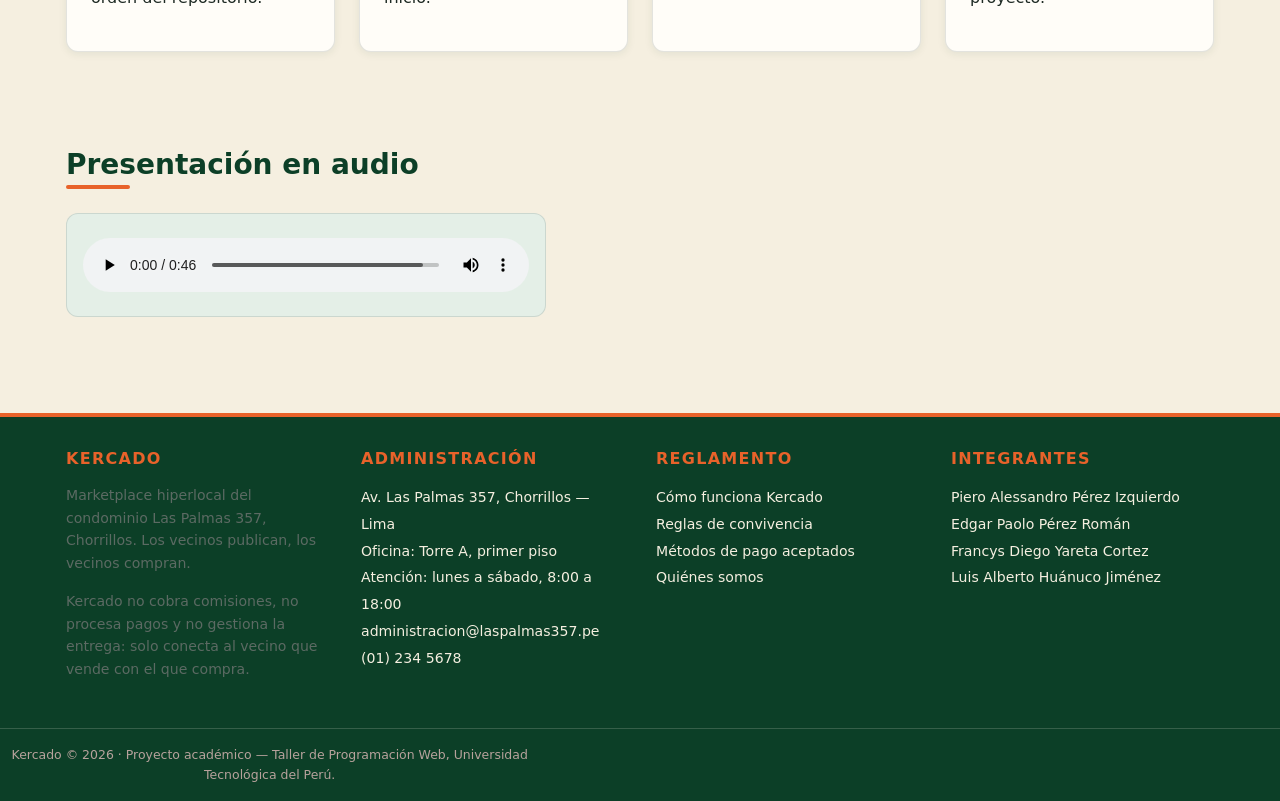
==== commit db9c402f: "fix: mejorar inicio" ====
--- a/index.html
+++ b/index.html
@@ -72,30 +72,34 @@
 
   <main>
 
-    <!-- esto es lo primero que ve el vecino al entrar, profesor, el nombre,
-         una frase corta y la foto del condominio para que reconozca dónde
-         está, pusimos un solo botón para que vaya directo al catálogo, si
-         hubiera varios no sabría cuál tocar -->
-    <section class="seccion">
-      <div class="contenedor">
-        <h1>Kercado</h1>
-        <p>El mercado interno de nuestra comunidad, donde comprar y vender es más cercano y seguro.</p>
-        <img src="assets/img/condominiofachada.jpg" alt="Condominio Las Palmas 357" class="imagen-marco">
+    <!-- esto es lo primero que ve el vecino al entrar, profesor, la foto del
+         condominio ocupa todo el ancho para que reconozca dónde está, y
+         encima van el nombre y una frase corta, pusimos un solo botón para
+         que vaya directo al catálogo, si hubiera varios no sabría cuál tocar -->
+    <section class="portada">
+      <img src="assets/img/condominiofachada.jpg" alt="Condominio Las Palmas 357" class="portada__imagen">
+      <div class="contenedor portada__contenido">
+        <h1 class="portada__titulo">Ker<span class="logo__acento">cado</span></h1>
+        <p class="portada__frase">El mercado interno de nuestra comunidad, donde comprar y vender es más cercano y seguro.</p>
         <div>
-          <a href="catalogo.html" class="boton">Ver el catálogo</a>
+          <a href="catalogo.html" class="boton boton--lg">Ver el catálogo</a>
         </div>
       </div>
     </section>
 
     <!-- estos párrafos cuentan que kercado es solo para los residentes, y
          dejamos claro que se compra y se vende con la misma cuenta, así
-         nadie busca un registro aparte para vender -->
+         nadie busca un registro aparte para vender, al lado va una foto de
+         algo que venden los vecinos para que se entienda de qué se trata -->
     <section class="seccion">
-      <div class="contenedor">
-        <h2 class="titulo-seccion">Qué es Kercado</h2>
-        <p>Kercado es una plataforma digital exclusiva para los residentes, diseñada para fomentar el comercio local dentro de nuestra propia comunidad de forma rápida, práctica y confiable.</p>
-        <p>Con una interfaz intuitiva y accesible desde cualquier dispositivo, buscamos fortalecer los lazos vecinales facilitando el intercambio de productos y servicios cotidianos.</p>
-        <p>Un vecino compra y vende con la misma cuenta, utilizando el mismo usuario para ambas actividades sin necesidad de registros separados.</p>
+      <div class="contenedor dos-columnas">
+        <div>
+          <h2 class="titulo-seccion">Qué es Kercado</h2>
+          <p>Kercado es una plataforma digital exclusiva para los residentes, diseñada para fomentar el comercio local dentro de nuestra propia comunidad de forma rápida, práctica y confiable.</p>
+          <p>Con una interfaz intuitiva y accesible desde cualquier dispositivo, buscamos fortalecer los lazos vecinales facilitando el intercambio de productos y servicios cotidianos.</p>
+          <p class="mb-0">Un vecino compra y vende con la misma cuenta, utilizando el mismo usuario para ambas actividades sin necesidad de registros separados.</p>
+        </div>
+        <img src="assets/img/kercado.png" alt="Ilustración de una tienda en línea dentro de una laptop" class="imagen-marco dos-columnas__imagen">
       </div>
     </section>
 
@@ -124,12 +128,31 @@
       </div>
     </section>
 
-    <!-- una sección corta para dejar claro que kercado es solo para los
-         vecinos del condominio y no para cualquier persona -->
-    <section class="seccion">
+    <!-- aquí dejamos claro que kercado es solo para los vecinos del
+         condominio y no para cualquier persona, le pusimos el fondo verde
+         clarito para que se note que es otra parte, y en cada caja contamos
+         cómo lo usa cada tipo de vecino -->
+    <section class="seccion seccion--alterna">
       <div class="contenedor">
         <h2 class="titulo-seccion">Para quién es</h2>
-        <p>Residentes del condominio Las Palmas 357.</p>
+        <p class="mb-3">Kercado es solo para los residentes del condominio Las Palmas 357, así cada compra y cada venta queda entre vecinos que se conocen.</p>
+        <div class="grilla-auto">
+          <div class="caja">
+            <span class="etiqueta">Vende</span>
+            <h3 class="mt-3">El vecino que prepara o tiene algo</h3>
+            <p class="mb-0">Postres, menús caseros, abarrotes o un servicio, lo publica y sus vecinos lo ven al toque.</p>
+          </div>
+          <div class="caja">
+            <span class="etiqueta">Compra</span>
+            <h3 class="mt-3">El vecino que busca algo cerca</h3>
+            <p class="mb-0">Encuentra lo que necesita sin salir del condominio y lo recoge a unos pasos de su departamento.</p>
+          </div>
+          <div class="caja">
+            <span class="etiqueta">Seguridad</span>
+            <h3 class="mt-3">Solo cuentas validadas</h3>
+            <p class="mb-0">La administración revisa la torre y el departamento de cada vecino antes de activar su cuenta.</p>
+          </div>
+        </div>
       </div>
     </section>
 
--- a/css/estilo.css
+++ b/css/estilo.css
@@ -899,6 +899,51 @@
   overflow: hidden;
 }
 
+/* el banner grande del inicio, la foto del condominio ocupa todo el ancho
+   y el nombre de kercado va encima, al lado izquierdo */
+.portada {
+  position: relative;
+  min-height: 72vh;
+  display: flex;
+  overflow: hidden;
+  background-color: var(--verde-oscuro);  /* se ve este color mientras carga la foto */
+}
+.portada__imagen {
+  position: absolute;
+  inset: 0;                         /* la foto se estira a los cuatro lados */
+  width: 100%;
+  height: 100%;
+  object-fit: cover;                /* llena el banner sin deformar la foto */
+}
+/* una sombra verde que va de izquierda a derecha, así el texto blanco se
+   lee bien encima de la foto */
+.portada::after {
+  content: "";
+  position: absolute;
+  inset: 0;
+  background: linear-gradient(90deg, rgba(12, 63, 39, 0.88) 0%,
+              rgba(12, 63, 39, 0.55) 45%, rgba(12, 63, 39, 0.1) 100%);
+}
+.portada__contenido {
+  position: relative;
+  z-index: 1;                       /* el texto queda encima de la sombra */
+  display: flex;
+  flex-direction: column;
+  justify-content: center;          /* el texto queda a media altura */
+  padding-block: var(--sp-6);
+}
+.portada__titulo {
+  font-size: calc(var(--txt-2xl) * 1.6);
+  color: var(--blanco);
+  letter-spacing: -0.02em;
+}
+.portada__frase {
+  font-size: var(--txt-lg);
+  color: var(--crema);
+  max-width: 34ch;
+  margin-bottom: var(--sp-4);       /* separa el botón de la frase */
+}
+
 /* la cajita donde va el reproductor de audio */
 .audio-caja {
   background-color: var(--verde-claro);
@@ -963,6 +1008,19 @@
   display: grid;
   grid-template-columns: repeat(auto-fit, minmax(220px, 1fr));
   gap: var(--sp-3);
+}
+
+/* texto a un lado y foto al otro, la usamos en qué es kercado */
+.dos-columnas {
+  display: grid;
+  grid-template-columns: 1fr 1fr;
+  gap: var(--sp-5);
+  align-items: center;
+}
+.dos-columnas__imagen {
+  width: 100%;
+  aspect-ratio: 4 / 3;
+  object-fit: cover;
 }
 
 /* caja blanca para bloques de texto, pasos o integrantes */
@@ -1003,6 +1061,12 @@
   .panel-lateral {
     position: static;               /* ya no baja con el scroll */
   }
+
+  /* la foto de qué es kercado baja debajo del texto */
+  .dos-columnas {
+    grid-template-columns: 1fr;
+    gap: var(--sp-4);
+  }
 }
 
 /* en celular */
@@ -1020,8 +1084,11 @@
     align-items: stretch;
     gap: var(--sp-2);
   }
+  /* en columna los 200px del flex se volvían alto y el buscador salía
+     gigante, con flex none vuelve a su alto normal */
   .buscador {
     max-width: none;
+    flex: none;
   }
 
   /* el menú queda en una sola fila que se desliza de lado, no usamos menú
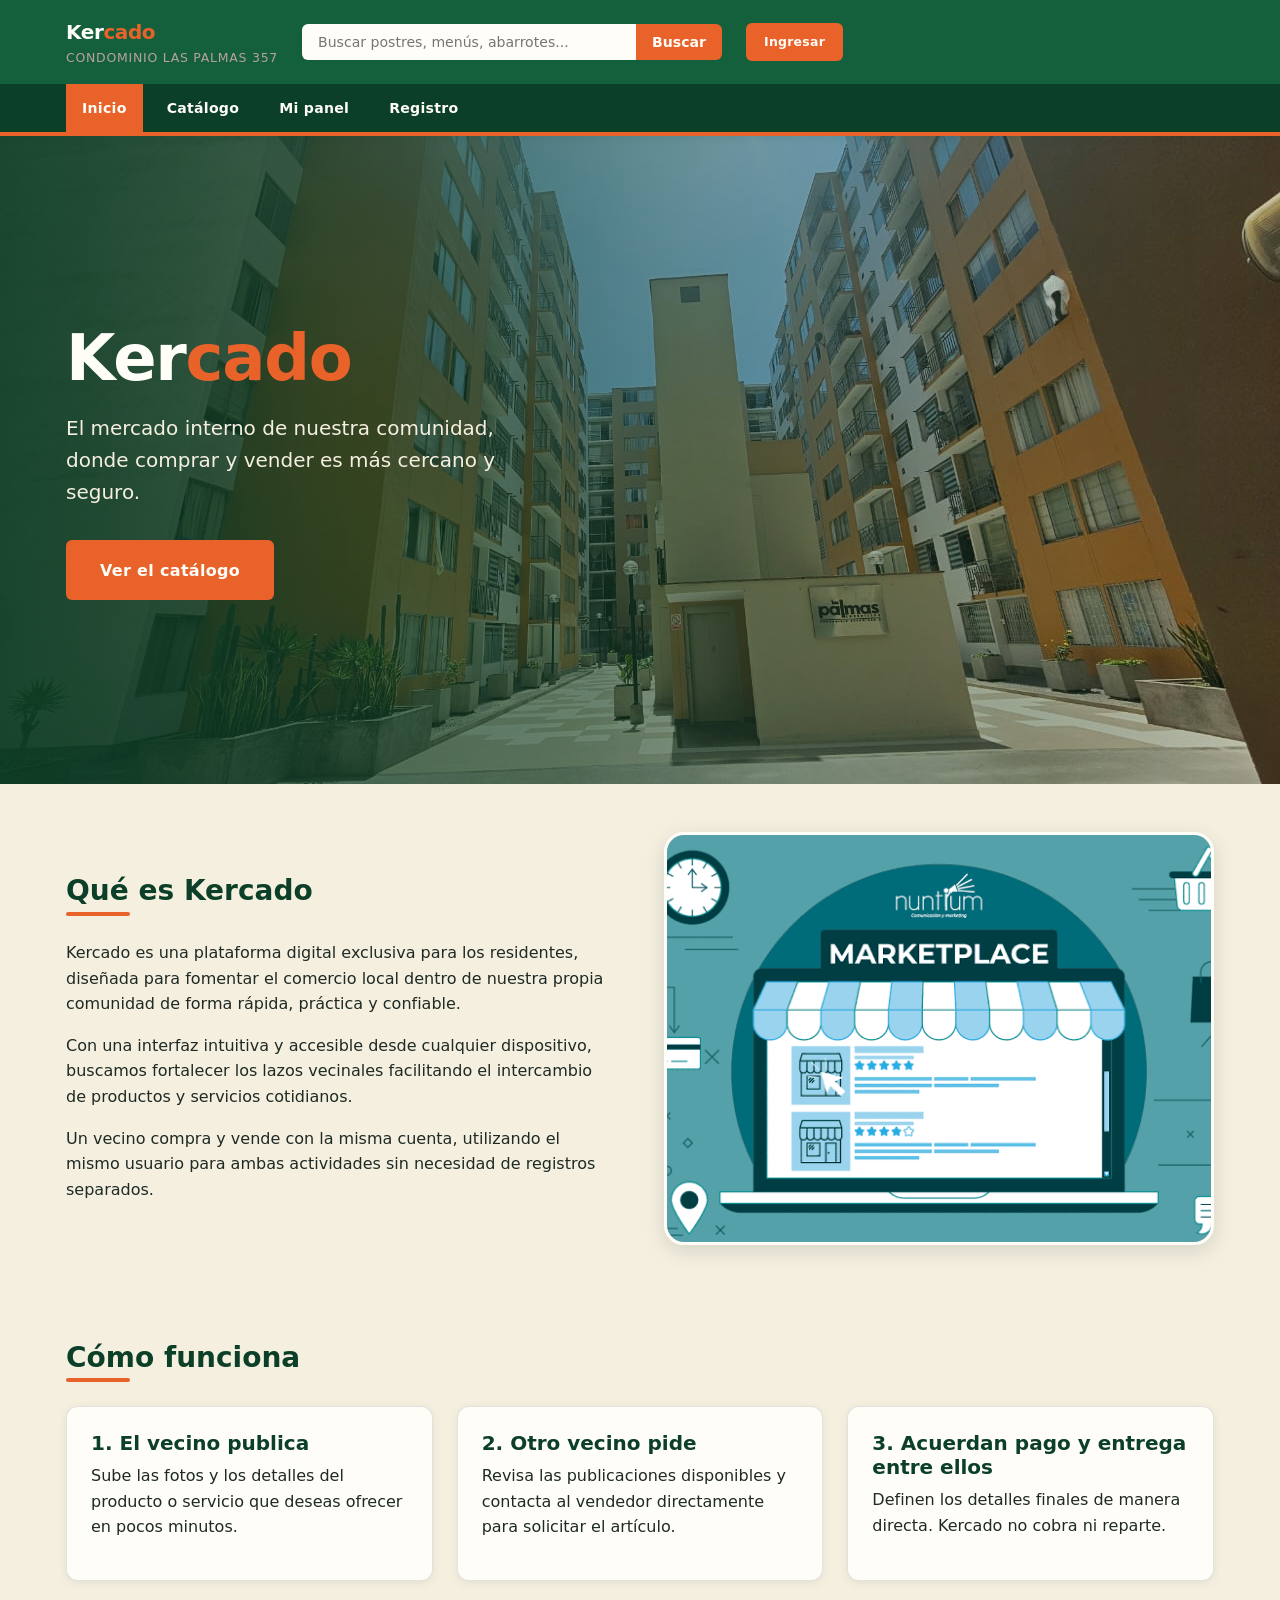
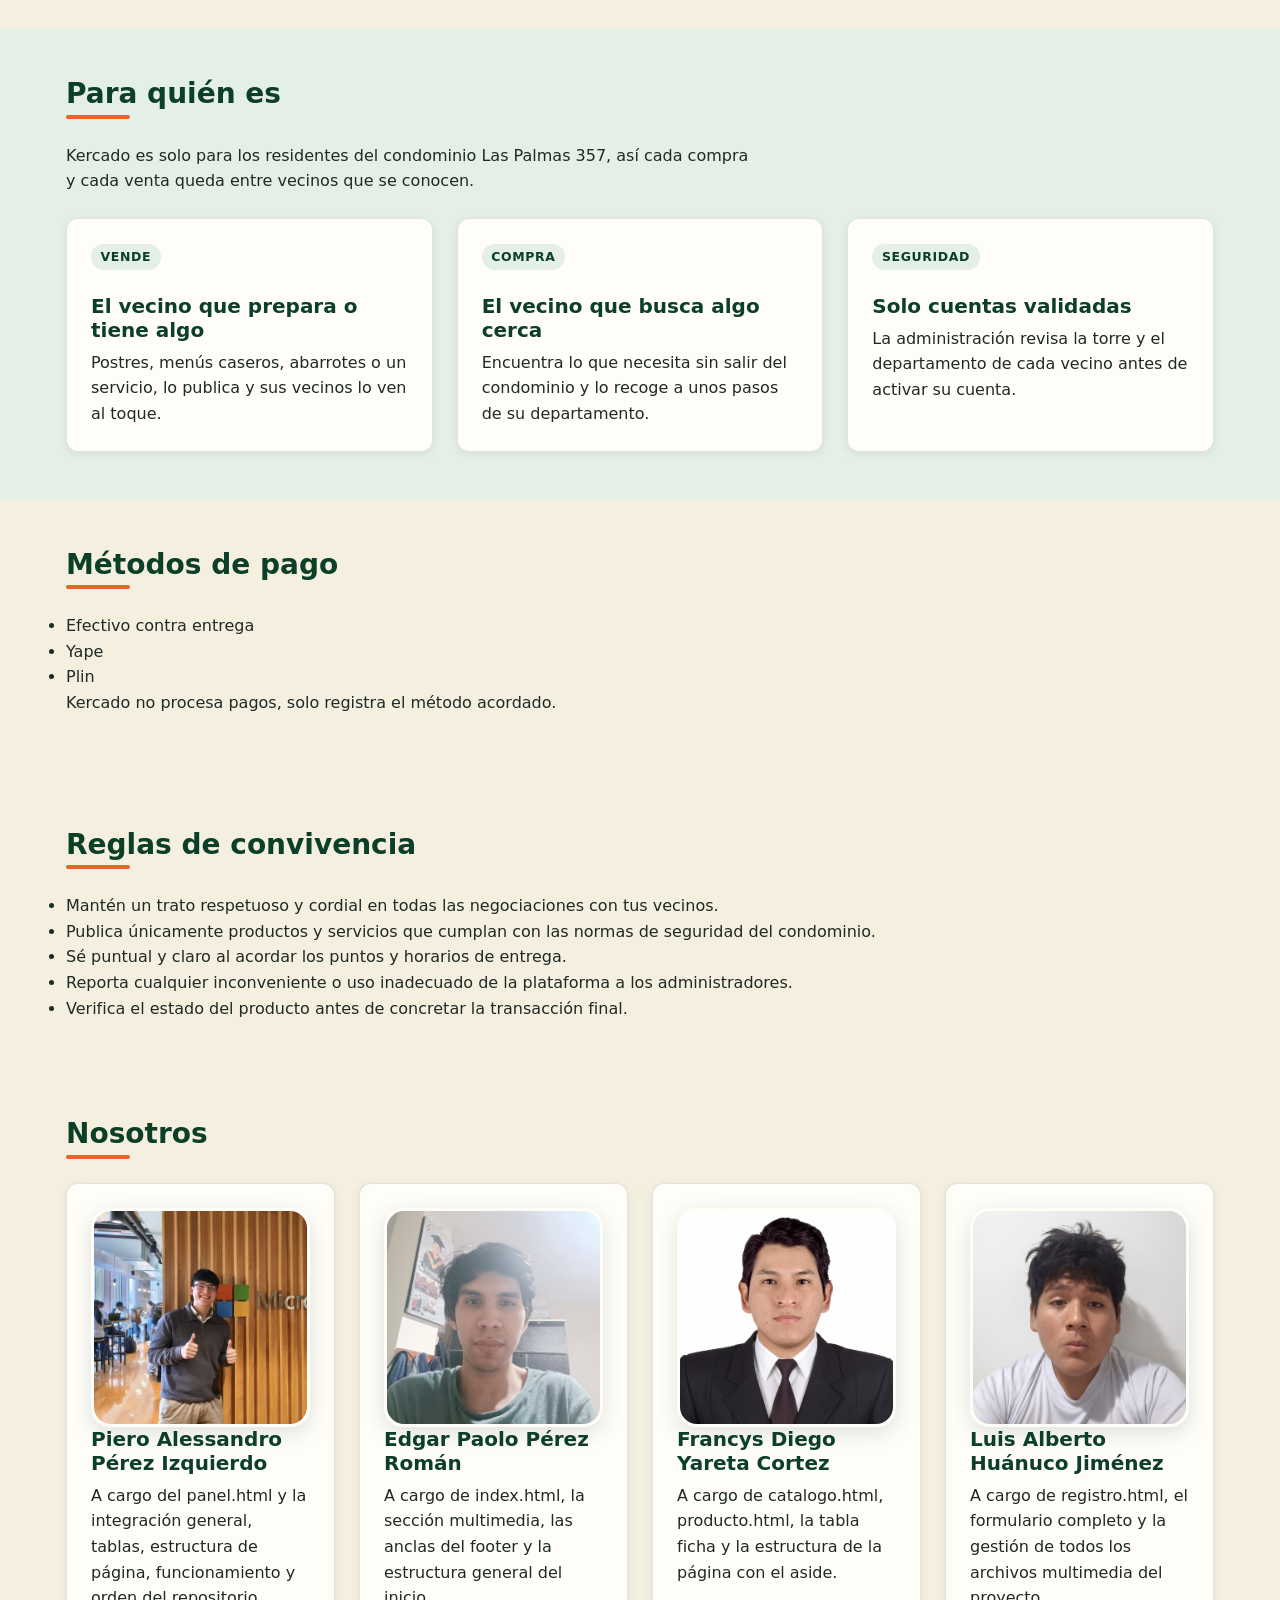
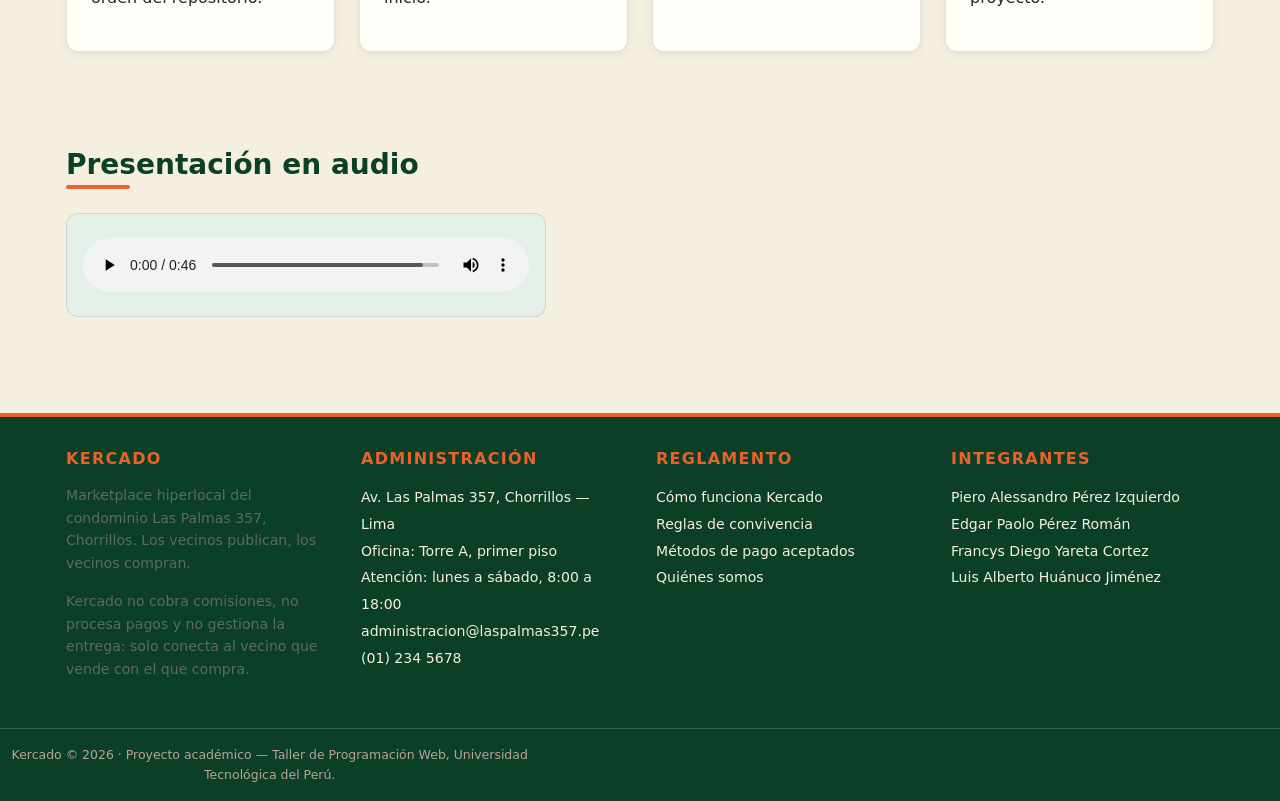
==== commit 79a1f5ba: "feat: validar los formularios con javascript - js/kercado.js valida el registro, el inicio de sesion" ====
--- a/index.html
+++ b/index.html
@@ -40,9 +40,9 @@
         </span>
       </a>
 
-      <!-- el buscador todavía no busca nada porque en este avance no usamos
-           javascript ni tenemos servidor, pero lo dejamos para que se vea
-           cómo quedará la cabecera -->
+      <!-- el buscador todavía no busca nada porque nos falta el servidor
+         que busque los productos, pero lo dejamos para que se vea cómo
+         quedará la cabecera -->
       <form class="buscador" action="catalogo.html" method="get">
         <!-- este label no se ve en pantalla, pero lo leen los lectores de
              pantalla que usan las personas con discapacidad visual -->
@@ -291,15 +291,19 @@
       </div>
     </div>
 
-    <!-- el año lo escribimos a mano porque en este avance no usamos
-         javascript -->
+    <!-- el año del pie lo escribe javascript con la fecha del día, así
+       no tenemos que cambiarlo a mano cuando empiece el año nuevo -->
     <div class="pie__legal">
       <p class="mb-0">
-        Kercado &copy; 2026 · Proyecto académico — Taller de Programación Web,
+        Kercado &copy; <span id="anio">2026</span> · Proyecto académico — Taller de Programación Web,
         Universidad Tecnológica del Perú.
       </p>
     </div>
   </footer>
 
+
+  <!-- el javascript del sitio, revisa los formularios y escribe el año
+       del pie -->
+  <script src="js/kercado.js"></script>
 </body>
 </html>
--- a/css/estilo.css
+++ b/css/estilo.css
@@ -9,11 +9,7 @@
 /* variables de diseño
 
    aquí están todos los colores, tamaños y espacios del sitio, la idea es
-   que si mañana queremos otro naranja se cambia una sola línea y listo
-
-   el verde es de mercado, da confianza, el naranja es para lo que se
-   toca como botones y precios, y el crema es el fondo para que no canse
-   la vista */
+   que si mañana queremos otro naranja se cambia una sola línea y listo */
 :root {
 
   /* colores de la marca */
@@ -885,6 +881,49 @@
   margin-bottom: 0;
 }
 
+/* los mensajes de las validaciones
+
+   cuando el vecino envía un formulario, javascript escribe acá arriba si
+   quedó bien o cuántos datos faltan */
+.mensaje:empty {
+  display: none;                    /* mientras no haya mensaje no se ve nada */
+}
+.mensaje {
+  padding: var(--sp-2);
+  border-radius: var(--radio-sm);
+  font-size: var(--txt-sm);
+  margin-bottom: var(--sp-2);
+}
+.mensaje--ok {
+  border-left: 5px solid var(--estado-entregado);
+  background-color: var(--verde-claro);
+}
+.mensaje--error {
+  border-left: 5px solid var(--estado-cancelado);
+  background-color: rgba(166, 58, 42, 0.08);
+}
+
+/* el error de cada campo va debajo del campo, como el texto de ayuda pero
+   en rojo */
+.campo__error:empty {
+  display: none;
+}
+.campo__error {
+  display: block;
+  margin-top: 0.3rem;
+  font-size: var(--txt-xs);
+  color: var(--estado-cancelado);
+}
+
+/* el campo que quedó mal se pinta de rojo, así se encuentra rápido dentro
+   de un formulario largo */
+.campo input.campo-malo,
+.campo select.campo-malo,
+.campo textarea.campo-malo {
+  border-color: var(--estado-cancelado);
+  background-color: rgba(166, 58, 42, 0.05);
+}
+
 
 /* multimedia
 
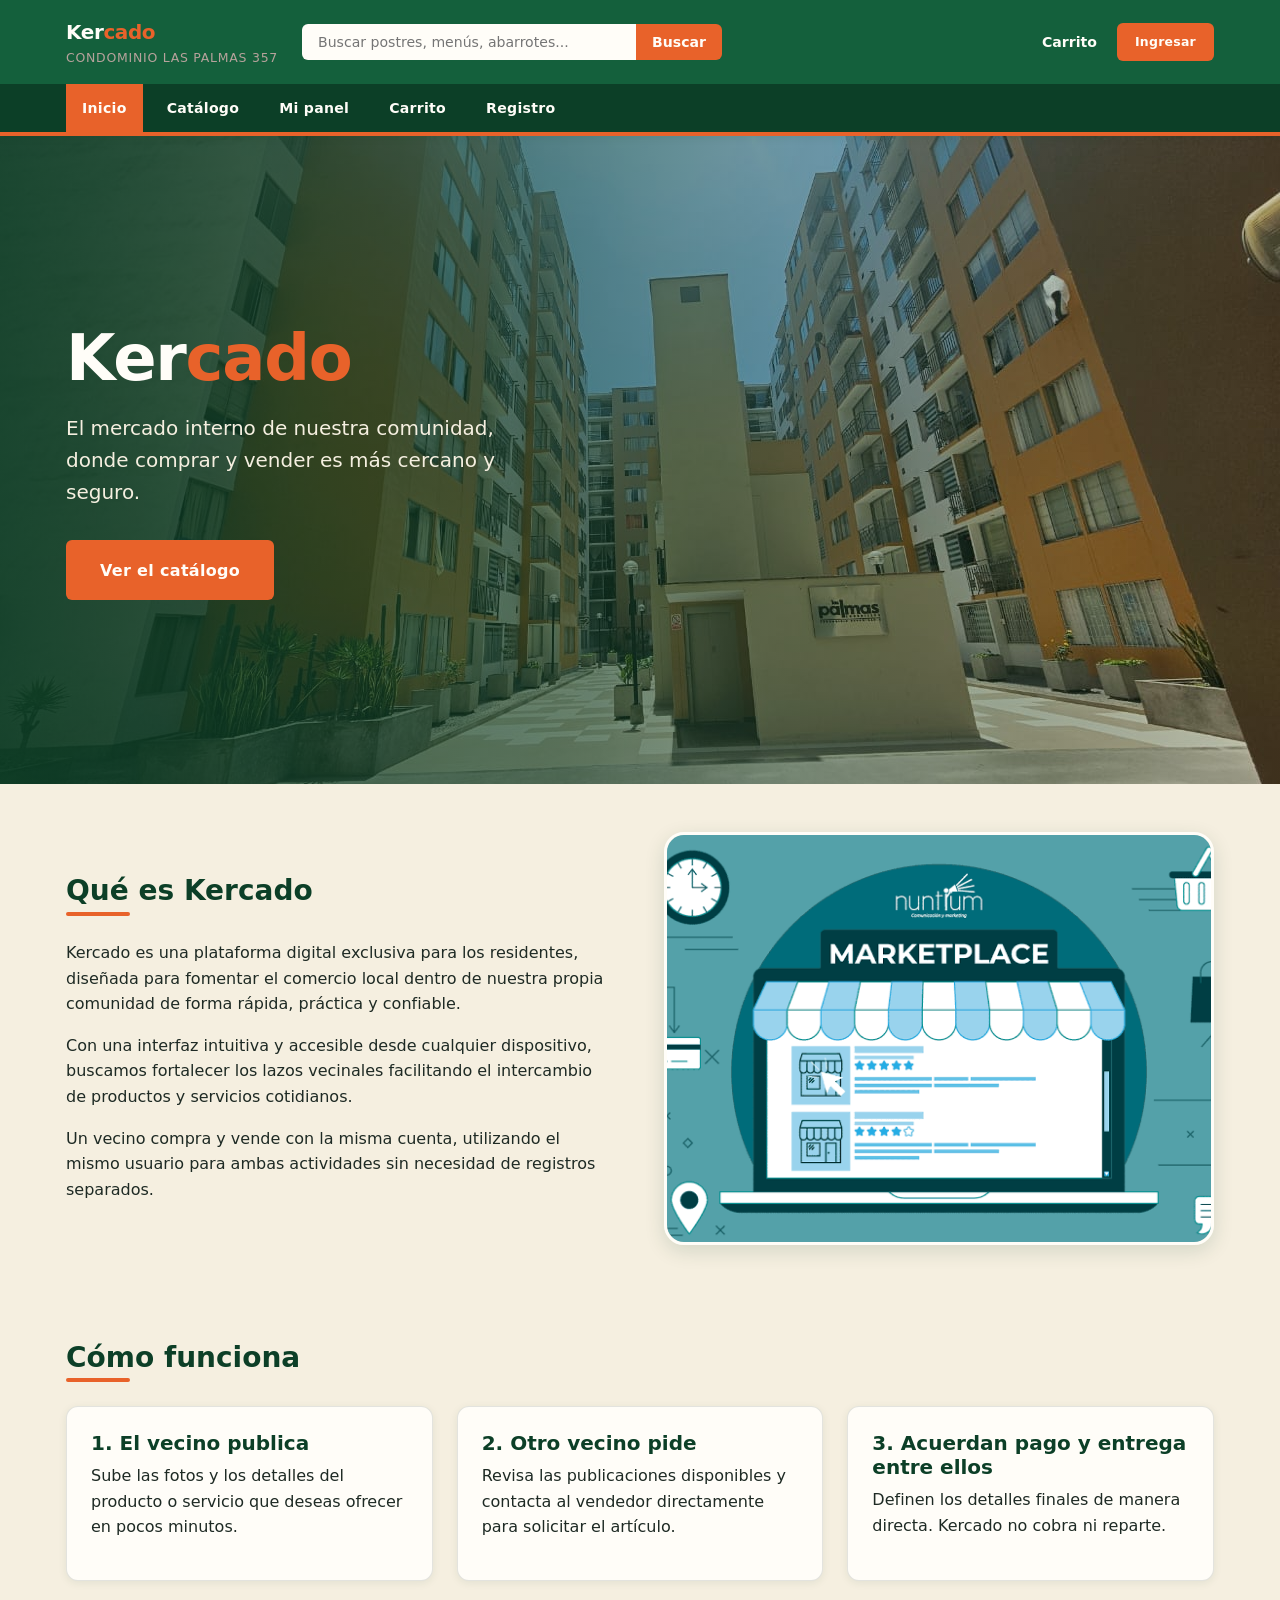
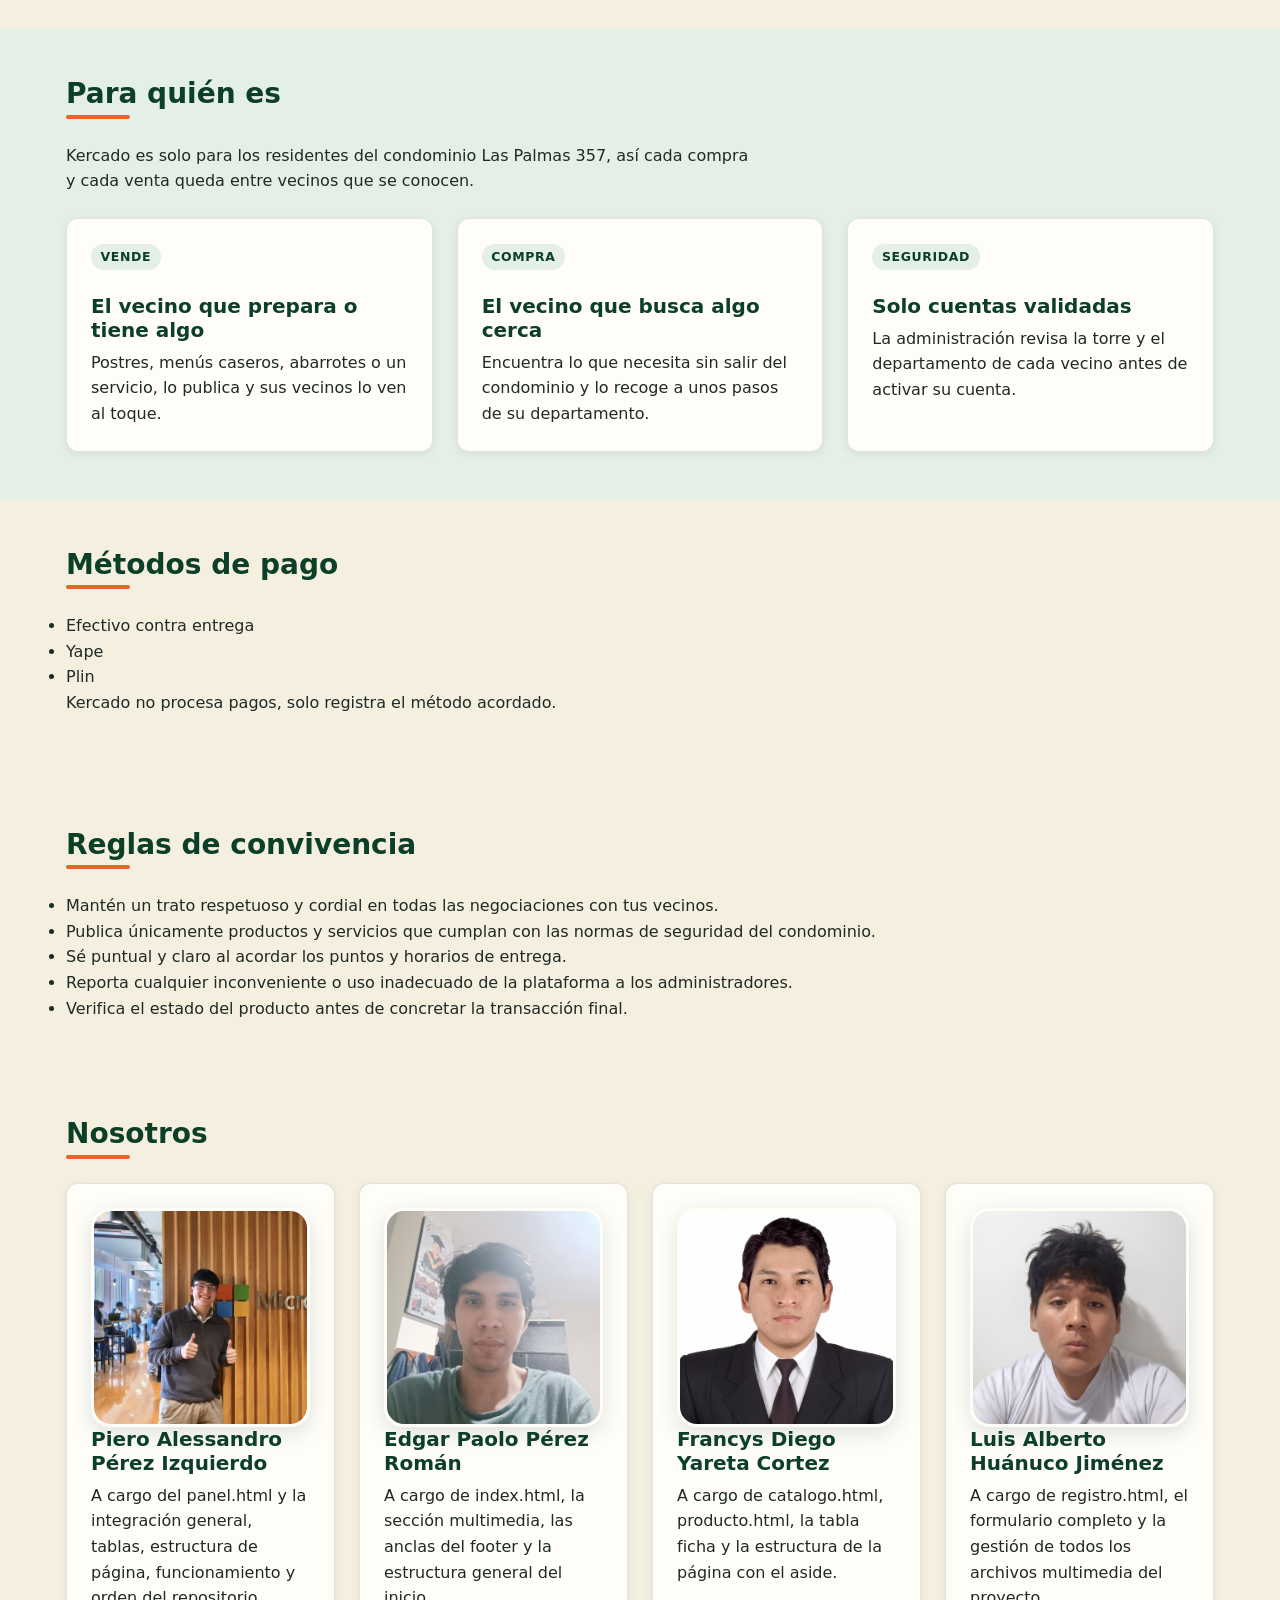
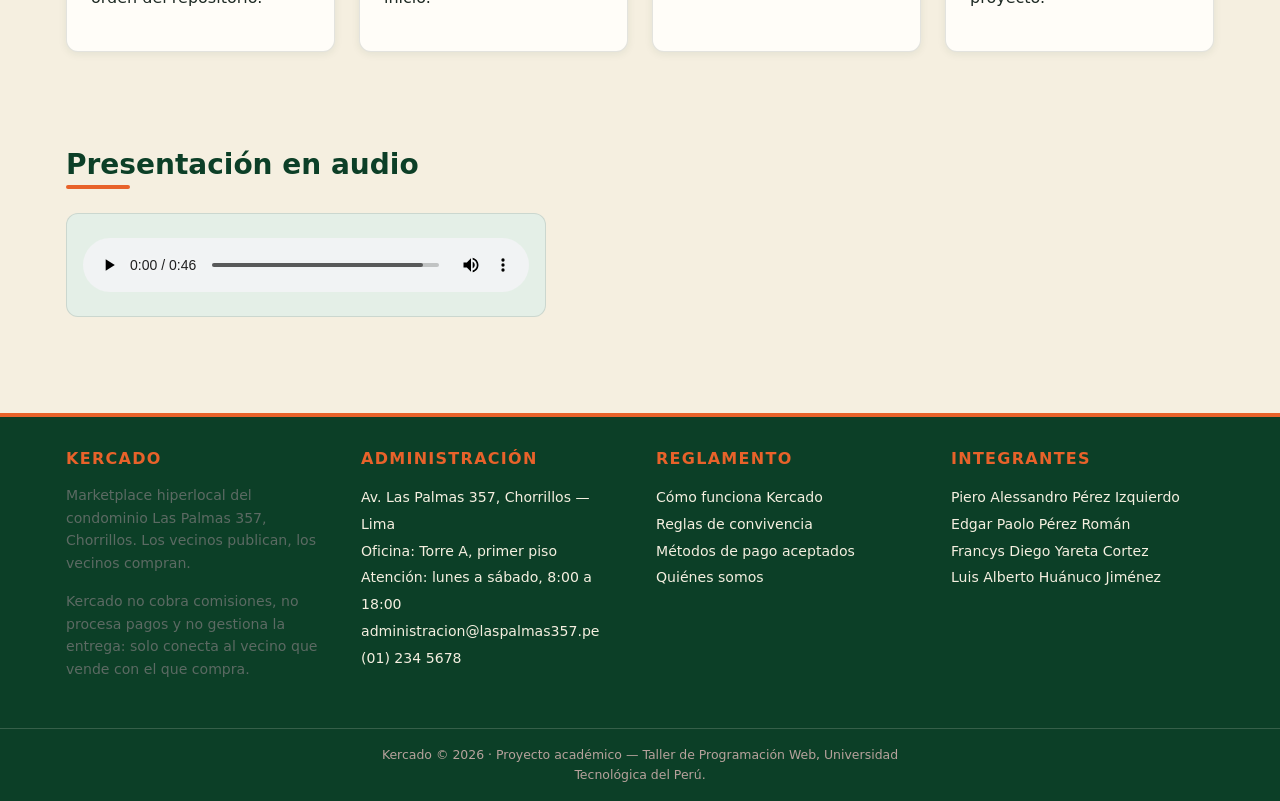
==== commit d708caa9: "feat: base del avance 2 y panel con datos reales Agrega la capa de datos (datos.js, almacen.js), lo " ====
--- a/index.html
+++ b/index.html
@@ -27,8 +27,13 @@
 
 <body>
 
-  <!-- esta es la cabecera, es la misma en las cinco páginas del sitio,
-       tiene el logo, el buscador, el botón para ingresar y el menú -->
+  <!-- este enlace solo se ve al apretar tab, sirve para que quien navega
+       con el teclado salte directo al contenido sin pasar por el menú -->
+  <a class="saltar" href="#contenido">Saltar al contenido</a>
+
+  <!-- esta es la cabecera, es la misma en todas las páginas del sitio,
+       tiene el logo, el buscador, el carrito, la cuenta del vecino y el
+       menú -->
   <header class="encabezado">
 
     <div class="contenedor encabezado__fila">
@@ -40,10 +45,17 @@
         </span>
       </a>
 
-      <!-- el buscador todavía no busca nada porque nos falta el servidor
-         que busque los productos, pero lo dejamos para que se vea cómo
-         quedará la cabecera -->
-      <form class="buscador" action="catalogo.html" method="get">
+      <!-- este botón abre y cierra el menú en el celular, en pantallas
+           grandes no se ve, aria-expanded dice si el menú está abierto -->
+      <button class="menu-boton" type="button" id="menu-boton"
+              aria-expanded="false" aria-controls="menu-principal">
+        <span class="menu-boton__icono" aria-hidden="true"></span>
+        Menú
+      </button>
+
+      <!-- el buscador manda al catálogo lo que se escribió y allá se
+           muestran solo los productos que coinciden -->
+      <form class="buscador" action="catalogo.html" method="get" role="search">
         <!-- este label no se ve en pantalla, pero lo leen los lectores de
              pantalla que usan las personas con discapacidad visual -->
         <label class="solo-lectores" for="q">Buscar productos</label>
@@ -52,25 +64,40 @@
         <button class="buscador__boton" type="submit">Buscar</button>
       </form>
 
-      <!-- hay un solo botón para ingresar, porque el vecino usa la misma
-           cuenta para comprar y para vender -->
-      <a class="boton boton--sm" href="registro.html">Ingresar</a>
+      <div class="encabezado__acciones">
+
+        <!-- el enlace al carrito, el globo con la cantidad lo actualiza
+             javascript y se esconde cuando el carrito está vacío -->
+        <a class="encabezado__carrito" href="carrito.html">
+          Carrito
+          <span class="contador" id="contador-carrito" hidden>0</span>
+          <span class="solo-lectores">productos en el carrito</span>
+        </a>
+
+        <!-- hay un solo botón para ingresar, porque el vecino usa la misma
+             cuenta para comprar y para vender, cuando ya entró javascript
+             lo cambia por su nombre y el botón para salir -->
+        <div class="cuenta" id="cuenta">
+          <a class="boton boton--sm" href="registro.html">Ingresar</a>
+        </div>
+      </div>
     </div>
 
-    <!-- este es el menú principal, en cada página marcamos como activo el
-         enlace de la página donde está el vecino -->
-    <nav class="menu" aria-label="Navegación principal">
+    <!-- este es el menú principal, javascript marca el enlace de la página
+         donde está el vecino -->
+    <nav class="menu" id="menu-principal" aria-label="Navegación principal">
       <ul class="contenedor menu__lista">
-        <li><a class="menu__enlace menu__enlace--activo" href="index.html">Inicio</a></li>
+        <li><a class="menu__enlace" href="index.html">Inicio</a></li>
         <li><a class="menu__enlace" href="catalogo.html">Catálogo</a></li>
         <li><a class="menu__enlace" href="panel.html">Mi panel</a></li>
+        <li><a class="menu__enlace" href="carrito.html">Carrito</a></li>
         <li><a class="menu__enlace" href="registro.html">Registro</a></li>
       </ul>
     </nav>
   </header>
 
 
-  <main>
+  <main id="contenido">
 
     <!-- esto es lo primero que ve el vecino al entrar, profesor, la foto del
          condominio ocupa todo el ancho para que reconozca dónde está, y
@@ -236,7 +263,7 @@
   </main>
 
 
-  <!-- este es el pie de página, también es el mismo en las cinco páginas,
+  <!-- este es el pie de página, también es el mismo en todas las páginas,
        tiene información de kercado, el contacto de la administración, el
        reglamento y los integrantes del grupo -->
   <footer class="pie">
@@ -302,8 +329,32 @@
   </footer>
 
 
-  <!-- el javascript del sitio, revisa los formularios y escribe el año
-       del pie -->
-  <script src="js/kercado.js"></script>
+  <!-- el diálogo que pregunta antes de hacer algo que no se puede deshacer,
+       como dar de baja una publicación o vaciar el carrito, javascript le
+       cambia el título y el texto según lo que se esté confirmando -->
+  <dialog class="confirmacion" id="confirmacion" aria-labelledby="confirmacion-titulo">
+    <form method="dialog">
+      <h2 class="confirmacion__titulo" id="confirmacion-titulo">Confirmar</h2>
+      <p id="confirmacion-texto">¿Seguro que quieres continuar?</p>
+      <div class="confirmacion__acciones">
+        <button class="boton boton--linea boton--sm" type="submit" value="no">No, volver</button>
+        <button class="boton boton--sm" type="submit" value="si">Sí, continuar</button>
+      </div>
+    </form>
+  </dialog>
+
+  <!-- aquí javascript pone los avisos flotantes, con aria-live los
+       lectores de pantalla los leen apenas aparecen -->
+  <div class="avisos" id="avisos" aria-live="polite"></div>
+
+
+  <!-- el javascript del sitio, van en este orden porque cada uno usa al
+       anterior, primero los datos iniciales, después el que los guarda en
+       el navegador, luego lo común a todas las páginas y al final el de
+       cada página -->
+  <script src="js/datos.js"></script>
+  <script src="js/almacen.js"></script>
+  <script src="js/base.js"></script>
+  <script src="js/inicio.js"></script>
 </body>
 </html>
--- a/css/estilo.css
+++ b/css/estilo.css
@@ -1,9 +1,12 @@
-/* hoja de estilos de kercado, es la única del sitio y la usan las cinco
+/* hoja de estilos de kercado, es la única del sitio y la usan todas las
    páginas, así si cambiamos algo aquí se cambia en todas a la vez
 
    está ordenada de arriba a abajo así, variables, reset, layout general,
    cabecera, pie, textos, botones, tarjetas del catálogo, aside, tablas,
-   formularios, multimedia, utilidades y al final lo responsive */
+   formularios, multimedia, utilidades, después las piezas que agregamos
+   cuando el sitio empezó a usar javascript, que son los avisos, las
+   pestañas, el carrito, los mensajes de lista vacía y el diálogo, luego las
+   animaciones y al final lo responsive */
 
 
 /* variables de diseño
@@ -27,7 +30,9 @@
   --texto-suave:     #5C6A63;  /* subtítulos y ayudas de los formularios */
 
   /* colores para el estado de los pedidos en las tablas del panel */
-  --estado-pendiente: #B8860B; /* mostaza, el pedido todavía no se entrega */
+  --estado-pendiente: #B8860B; /* mostaza, el vendedor todavía no lo acepta */
+  --estado-aceptado:  #1F5F8B; /* azul, el vendedor ya lo aceptó */
+  --estado-preparacion: #6B4A9B; /* morado, el vendedor lo está preparando */
   --estado-entregado: #14603C; /* verde, el pedido ya llegó */
   --estado-cancelado: #A63A2A; /* rojo, el pedido no se concretó */
 
@@ -64,6 +69,11 @@
   /* ancho máximo del contenido, para que en pantallas grandes el texto no
      quede demasiado largo */
   --ancho-max: 1180px;
+
+  /* cuánto duran las animaciones y cómo aceleran, todas usan estos dos
+     valores para que el sitio se mueva con el mismo ritmo */
+  --duracion: 0.3s;
+  --curva: ease-out;
 }
 
 
@@ -105,6 +115,12 @@
   display: flex;
   flex-direction: column;
   min-height: 100vh;
+}
+
+/* javascript esconde cosas poniéndoles el atributo hidden, con esto se
+   esconden de verdad aunque su clase les haya puesto otro display */
+[hidden] {
+  display: none !important;
 }
 
 /* las imágenes nunca se salen de su contenedor */
@@ -172,7 +188,7 @@
 
 /* cabecera
 
-   es la misma en las cinco páginas, tiene el logo, el buscador, el botón
+   es la misma en todas las páginas, tiene el logo, el buscador, el botón
    de ingresar y el menú */
 
 .encabezado {
@@ -195,11 +211,29 @@
   padding-block: var(--sp-2);
   flex-wrap: wrap;                  /* en celular se acomodan uno debajo del otro */
 }
-/* el logo y el botón no se achican, antes el botón ingresar se montaba
-   encima del buscar */
-.encabezado__fila > .logo,
-.encabezado__fila > .boton {
+/* el logo no se achica, antes el buscador lo aplastaba */
+.encabezado__fila > .logo {
   flex-shrink: 0;
+}
+
+/* el enlace para saltar al contenido, está escondido arriba de la pantalla
+   y baja cuando recibe el foco con la tecla tab, así quien usa el teclado
+   no tiene que pasar por todo el menú en cada página */
+.saltar {
+  position: absolute;
+  left: var(--sp-2);
+  top: 0;
+  z-index: 200;                     /* queda encima de la cabecera */
+  padding: var(--sp-1) var(--sp-2);
+  border-radius: 0 0 var(--radio-sm) var(--radio-sm);
+  background-color: var(--blanco);
+  color: var(--verde-oscuro);
+  font-weight: 700;
+  transform: translateY(-120%);     /* lo sube hasta sacarlo de la pantalla */
+  transition: transform var(--duracion) var(--curva);
+}
+.saltar:focus {
+  transform: translateY(0);
 }
 
 /* el logo está hecho con texto y no con imagen, así se ve nítido y carga
@@ -234,8 +268,8 @@
   color: var(--arena);
 }
 
-/* el buscador, en este avance todavía no busca nada porque no usamos
-   javascript, pero ya está listo en la cabecera */
+/* el buscador, lleva al catálogo con lo que se escribió y allá se filtran
+   los productos */
 .buscador {
   display: flex;
   flex: 1 1 200px;                  /* ocupa el espacio libre del medio */
@@ -270,6 +304,109 @@
   background-color: var(--naranja-oscuro);
 }
 
+/* la parte derecha de la cabecera, con el enlace al carrito y la cuenta
+   del vecino */
+.encabezado__acciones {
+  display: flex;
+  align-items: center;
+  gap: var(--sp-2);
+  margin-left: auto;                /* la empuja al borde derecho */
+  flex-shrink: 0;
+}
+.encabezado__carrito {
+  display: inline-flex;
+  align-items: center;
+  gap: 0.4rem;
+  padding: 0.45rem 0.25rem;
+  color: var(--blanco);
+  font-size: var(--txt-sm);
+  font-weight: 700;
+}
+
+/* el globo con la cantidad de productos del carrito, javascript lo esconde
+   cuando el carrito está vacío */
+.contador {
+  display: inline-flex;
+  align-items: center;
+  justify-content: center;
+  min-width: 1.5rem;
+  height: 1.5rem;
+  padding-inline: 0.4rem;
+  border-radius: 999px;
+  background-color: var(--crema);
+  color: var(--verde-oscuro);
+  font-size: var(--txt-xs);
+  font-weight: 800;
+}
+/* javascript le pone esta clase un momento cada vez que cambia el número */
+.contador--latido {
+  animation: latido var(--duracion) var(--curva) 2;
+}
+
+/* la cuenta del vecino, sin sesión tiene el botón ingresar y con sesión el
+   saludo y el botón salir */
+.cuenta {
+  display: flex;
+  align-items: center;
+  gap: var(--sp-1);
+}
+.cuenta__saludo {
+  font-size: var(--txt-sm);
+  color: var(--crema);
+  white-space: nowrap;
+}
+
+/* el botón que abre el menú en el celular, en pantallas grandes no se ve
+   porque el menú entra completo */
+.menu-boton {
+  display: none;
+  align-items: center;
+  gap: var(--sp-1);
+  padding: 0.5rem 0.75rem;
+  border: 2px solid var(--blanco);
+  border-radius: var(--radio-sm);
+  background-color: transparent;
+  color: var(--blanco);
+  font-family: inherit;
+  font-size: var(--txt-sm);
+  font-weight: 700;
+  cursor: pointer;
+}
+/* las tres rayitas del botón se dibujan con css, la del medio es el span
+   y las otras dos salen con before y after */
+.menu-boton__icono,
+.menu-boton__icono::before,
+.menu-boton__icono::after {
+  display: block;
+  width: 18px;
+  height: 2px;
+  background-color: var(--blanco);
+  transition: transform var(--duracion) var(--curva),
+              background-color var(--duracion) var(--curva);
+}
+.menu-boton__icono {
+  position: relative;
+}
+.menu-boton__icono::before,
+.menu-boton__icono::after {
+  content: "";
+  position: absolute;
+  left: 0;
+}
+.menu-boton__icono::before { top: -6px; }
+.menu-boton__icono::after  { top: 6px; }
+
+/* cuando el menú está abierto las rayitas giran y forman una equis */
+.menu-boton[aria-expanded="true"] .menu-boton__icono {
+  background-color: transparent;
+}
+.menu-boton[aria-expanded="true"] .menu-boton__icono::before {
+  transform: translateY(6px) rotate(45deg);
+}
+.menu-boton[aria-expanded="true"] .menu-boton__icono::after {
+  transform: translateY(-6px) rotate(-45deg);
+}
+
 /* el menú principal, va dentro del header, en el aside del catálogo solo
    van las categorías y el filtro */
 .menu {
@@ -306,7 +443,7 @@
 
 /* pie de página
 
-   también es el mismo en las cinco páginas, tiene información de kercado,
+   también es el mismo en todas las páginas, tiene información de kercado,
    el contacto de la administración, el reglamento y los integrantes */
 
 .pie {
@@ -352,6 +489,9 @@
   font-size: var(--txt-xs);
   color: var(--arena);
   text-align: center;
+}
+.pie__legal p {
+  margin-inline: auto;              /* centra el párrafo, que tiene ancho máximo */
 }
 
 
@@ -487,6 +627,27 @@
   text-decoration: underline;
 }
 
+/* el botón de borde blanco, es el secundario cuando el fondo es verde,
+   lo usamos para salir en la cabecera */
+.boton--claro {
+  background-color: transparent;
+  color: var(--blanco);
+  border-color: var(--blanco);
+}
+.boton--claro:hover {
+  background-color: var(--blanco);
+  color: var(--verde-oscuro);
+}
+
+/* un botón que no se puede usar, por ejemplo agregar al carrito cuando ya
+   no queda stock */
+.boton:disabled {
+  opacity: 0.5;
+  cursor: not-allowed;
+  transform: none;
+  box-shadow: none;
+}
+
 /* tamaños del botón, se pueden usar con cualquiera de los tres */
 .boton--sm  { padding: 0.45rem var(--sp-2); font-size: var(--txt-xs); }
 .boton--lg  { padding: 0.95rem var(--sp-4); font-size: var(--txt-md); }
@@ -731,8 +892,40 @@
   white-space: nowrap;
 }
 .estado--pendiente { color: var(--estado-pendiente); }
+.estado--aceptado  { color: var(--estado-aceptado); }
+.estado--preparacion { color: var(--estado-preparacion); }
 .estado--entregado { color: var(--estado-entregado); }
 .estado--cancelado { color: var(--estado-cancelado); }
+
+/* el select que va dentro de una tabla, con él el vendedor cambia el
+   estado de un pedido */
+.tabla__control {
+  padding: 0.35rem var(--sp-1);
+  border: 1.5px solid rgba(30, 42, 36, 0.18);
+  border-radius: var(--radio-sm);
+  background-color: var(--blanco);
+  font-family: inherit;
+  font-size: var(--txt-xs);
+  color: var(--texto);
+}
+
+/* la fila que se abre debajo de un pedido con lo que se compró, va con
+   fondo crema para que se note que pertenece a la fila de arriba */
+.tabla tbody tr.tabla__detalle,
+.tabla tbody tr.tabla__detalle:hover {
+  background-color: var(--crema);
+}
+.detalle-pedido {
+  list-style: none;
+  margin-bottom: var(--sp-1);
+}
+.detalle-pedido li {
+  display: flex;
+  justify-content: space-between;   /* el producto a la izquierda y su monto a la derecha */
+  gap: var(--sp-2);
+  max-width: 420px;
+  padding-block: 0.2rem;
+}
 
 /* la tabla de la ficha del producto, tiene dos columnas, a la izquierda el
    dato y a la derecha su valor */
@@ -996,7 +1189,23 @@
   margin-top: var(--sp-1);
 }
 
-/* la galería de la página del producto, una foto grande arriba y cuatro
+/* la ficha del producto en dos columnas, las fotos a la izquierda y los
+   datos con el botón a la derecha, así el precio se ve sin bajar, en
+   pantallas chicas pasa a una columna */
+.ficha {
+  display: grid;
+  grid-template-columns: 1fr 1fr;
+  gap: var(--sp-4);
+  align-items: start;
+}
+.ficha__precio {
+  font-family: var(--fuente-titulos);
+  font-size: var(--txt-xl);
+  font-weight: 800;
+  color: var(--naranja);
+}
+
+/* la galería de la página del producto, una foto grande arriba y las
    pequeñas debajo */
 .galeria__principal {
   aspect-ratio: 4 / 3;
@@ -1012,8 +1221,25 @@
 }
 .galeria__miniaturas {
   display: grid;
-  grid-template-columns: repeat(4, 1fr);
+  grid-template-columns: repeat(5, 1fr);
   gap: var(--sp-1);
+}
+/* cada foto pequeña va dentro de un botón, así se puede elegir con el
+   teclado, le quitamos el estilo que trae el botón */
+.galeria__boton {
+  padding: 0;
+  border: none;
+  border-radius: var(--radio-sm);
+  background-color: transparent;
+  cursor: pointer;
+}
+.galeria__boton img {
+  width: 100%;
+}
+/* la foto que se está viendo en grande queda marcada */
+.galeria__boton[aria-pressed="true"] img {
+  border-color: var(--naranja);
+  opacity: 1;
 }
 .galeria__miniaturas img {
   aspect-ratio: 1 / 1;
@@ -1086,6 +1312,338 @@
 }
 
 
+/* avisos flotantes
+
+   aparecen abajo a la derecha cuando el vecino hace algo, por ejemplo
+   agregar un producto al carrito, y se van solos a los pocos segundos */
+
+.avisos {
+  position: fixed;                  /* se quedan en su sitio aunque se baje la página */
+  right: var(--sp-2);
+  bottom: var(--sp-2);
+  z-index: 300;
+  display: flex;
+  flex-direction: column;
+  gap: var(--sp-1);
+  width: min(360px, calc(100% - var(--sp-4)));
+}
+.aviso-flotante {
+  margin: 0;
+  padding: var(--sp-2);
+  border: var(--borde);
+  border-left: 5px solid var(--estado-entregado);
+  border-radius: var(--radio-sm);
+  background-color: var(--blanco);
+  box-shadow: var(--sombra-media);
+  font-size: var(--txt-sm);
+  animation: deslizar-entrada var(--duracion) var(--curva);
+}
+.aviso-flotante--error {
+  border-left-color: var(--estado-cancelado);
+}
+
+
+/* pestañas
+
+   las usamos en el panel para pasar de mis compras a mis ventas sin
+   cambiar de página, la pestaña elegida lleva la barrita naranja */
+
+.pestanas {
+  display: flex;
+  gap: var(--sp-1);
+  border-bottom: 2px solid var(--verde-claro);
+}
+.pestanas__boton {
+  padding: 0.75rem var(--sp-3);
+  border: none;
+  border-bottom: 4px solid transparent;
+  margin-bottom: -2px;              /* la barrita tapa la línea gris de abajo */
+  background-color: transparent;
+  color: var(--texto-suave);
+  font-family: var(--fuente-titulos);
+  font-size: var(--txt-md);
+  font-weight: 800;
+  cursor: pointer;
+  transition: color var(--duracion) var(--curva),
+              border-color var(--duracion) var(--curva);
+}
+.pestanas__boton:hover {
+  color: var(--verde-oscuro);
+}
+.pestanas__boton[aria-selected="true"] {
+  color: var(--verde-oscuro);
+  border-bottom-color: var(--naranja);
+}
+/* el contenido de la pestaña entra con la misma animación de las tarjetas */
+.pestanas__panel {
+  padding-top: var(--sp-3);
+  animation: aparecer var(--duracion) var(--curva);
+}
+
+/* una fila con un título a la izquierda y un botón a la derecha, la usamos
+   encima de las tablas del panel */
+.fila-titulo {
+  display: flex;
+  align-items: center;
+  justify-content: space-between;
+  flex-wrap: wrap;
+  gap: var(--sp-2);
+  margin-bottom: var(--sp-2);
+}
+.fila-titulo .titulo-seccion {
+  margin-bottom: 0;                 /* el espacio de abajo ya lo pone la fila */
+}
+
+
+/* carrito
+
+   a la izquierda van los productos agrupados por vendedor y a la derecha
+   el resumen con el total, en pantallas chicas queda en una columna */
+
+.carrito {
+  display: grid;
+  grid-template-columns: 1fr 320px;
+  gap: var(--sp-4);
+  align-items: start;
+}
+
+/* la caja de cada vendedor, porque cada vecino recibe su propio pedido */
+.carrito__grupo {
+  background-color: var(--blanco);
+  border: var(--borde);
+  border-radius: var(--radio-md);
+  box-shadow: var(--sombra-suave);
+  margin-bottom: var(--sp-3);
+  overflow: hidden;
+}
+.carrito__vendedor {
+  margin: 0;
+  padding: var(--sp-2);
+  background-color: var(--verde-claro);
+  font-size: var(--txt-md);
+}
+
+/* una línea del carrito, la foto, el nombre, la cantidad, el subtotal y
+   el botón para quitarla, cada parte tiene su zona en la grilla */
+.linea-carrito {
+  display: grid;
+  grid-template-columns: 72px 1fr auto 6rem auto;
+  grid-template-areas: "imagen datos cantidad subtotal quitar";
+  align-items: center;
+  gap: var(--sp-2);
+  padding: var(--sp-2);
+  border-top: var(--borde);
+}
+.linea-carrito__imagen {
+  grid-area: imagen;
+  width: 72px;
+  height: 72px;
+  object-fit: cover;
+  border-radius: var(--radio-sm);
+}
+.linea-carrito__datos    { grid-area: datos; }
+.linea-carrito__cantidad { grid-area: cantidad; }
+.linea-carrito__quitar   { grid-area: quitar; }
+.linea-carrito__titulo {
+  margin: 0;
+  font-size: var(--txt-md);
+}
+.linea-carrito__subtotal {
+  grid-area: subtotal;
+  text-align: right;
+  font-weight: 700;
+  font-variant-numeric: tabular-nums;
+}
+
+/* el resumen con el total, el método de pago y el botón para registrar el
+   pedido, baja con el scroll igual que el aside del catálogo */
+.carrito__resumen {
+  background-color: var(--blanco);
+  border: var(--borde);
+  border-radius: var(--radio-md);
+  padding: var(--sp-3);
+  box-shadow: var(--sombra-suave);
+  position: sticky;
+  top: 110px;
+}
+.carrito__total {
+  display: flex;
+  align-items: baseline;
+  justify-content: space-between;
+  gap: var(--sp-2);
+  padding-block: var(--sp-2);
+  margin-bottom: var(--sp-2);
+  border-top: var(--borde);
+  border-bottom: var(--borde);
+  font-weight: 700;
+}
+.carrito__monto {
+  font-family: var(--fuente-titulos);
+  font-size: var(--txt-xl);
+  font-weight: 800;
+  color: var(--naranja);
+}
+
+/* el selector de cantidad, un botón para restar, el número y un botón
+   para sumar, lo usan la ficha del producto y el carrito */
+.selector-cantidad {
+  display: inline-flex;
+  align-items: stretch;
+  border: 1.5px solid rgba(30, 42, 36, 0.18);
+  border-radius: var(--radio-sm);
+  overflow: hidden;                 /* los botones respetan las esquinas redondeadas */
+  background-color: var(--blanco);
+}
+.selector-cantidad__boton {
+  width: 2.4rem;
+  border: none;
+  background-color: var(--verde-claro);
+  color: var(--verde-oscuro);
+  font-family: inherit;
+  font-size: var(--txt-lg);
+  font-weight: 700;
+  line-height: 1;
+  cursor: pointer;
+  transition: background-color var(--duracion) var(--curva),
+              color var(--duracion) var(--curva);
+}
+.selector-cantidad__boton:hover {
+  background-color: var(--verde);
+  color: var(--blanco);
+}
+.selector-cantidad__numero {
+  width: 3.4rem;
+  padding: 0.5rem 0.25rem;
+  border: none;
+  background-color: transparent;
+  font-family: inherit;
+  font-size: var(--txt-sm);
+  font-weight: 700;
+  text-align: center;
+  color: var(--texto);
+}
+
+
+/* lista vacía
+
+   el mensaje que sale cuando no hay nada que mostrar, por ejemplo si el
+   filtro no encontró productos o el carrito está vacío, lleva un botón para
+   que el vecino sepa a dónde ir */
+
+.vacio {
+  padding: var(--sp-5) var(--sp-3);
+  border: 2px dashed var(--arena);
+  border-radius: var(--radio-md);
+  background-color: var(--blanco);
+  text-align: center;
+}
+.vacio p {
+  margin-inline: auto;              /* el párrafo queda centrado aunque tenga ancho máximo */
+}
+.vacio__titulo {
+  font-size: var(--txt-lg);
+}
+
+
+/* secciones que aparecen al bajar
+
+   la sección empieza transparente y un poco más abajo, javascript le pone
+   la clase revelar--visible cuando entra en la pantalla y sube a su sitio */
+
+.revelar {
+  opacity: 0;
+  transform: translateY(24px);
+  transition: opacity 0.6s var(--curva), transform 0.6s var(--curva);
+}
+.revelar--visible {
+  opacity: 1;
+  transform: translateY(0);
+}
+
+
+/* diálogo de confirmación
+
+   es el dialog del navegador con nuestros colores, lo usamos antes de
+   hacer algo que no se puede deshacer, como dar de baja una publicación,
+   cancelar un pedido o vaciar el carrito */
+
+dialog.confirmacion {
+  width: min(440px, calc(100% - var(--sp-4)));
+  padding: var(--sp-3);
+  border: none;
+  border-radius: var(--radio-md);
+  background-color: var(--blanco);
+  color: var(--texto);
+  box-shadow: var(--sombra-media);
+}
+dialog.confirmacion[open] {
+  animation: aparecer var(--duracion) var(--curva);
+}
+/* el fondo oscuro que tapa la página mientras el diálogo está abierto */
+dialog.confirmacion::backdrop {
+  background-color: rgba(12, 63, 39, 0.55);
+}
+.confirmacion__titulo {
+  font-size: var(--txt-lg);
+}
+.confirmacion__acciones {
+  display: flex;
+  justify-content: flex-end;
+  flex-wrap: wrap;
+  gap: var(--sp-1);
+  margin-top: var(--sp-3);
+}
+
+
+/* animaciones
+
+   las tres que usa el sitio, cada una dice cómo empieza y cómo termina y
+   el navegador calcula lo del medio */
+
+/* las tarjetas del catálogo y las pestañas suben un poco mientras aparecen */
+@keyframes aparecer {
+  from {
+    opacity: 0;
+    transform: translateY(12px);
+  }
+  to {
+    opacity: 1;
+    transform: translateY(0);
+  }
+}
+
+/* los avisos flotantes entran desde la derecha */
+@keyframes deslizar-entrada {
+  from {
+    opacity: 0;
+    transform: translateX(40px);
+  }
+  to {
+    opacity: 1;
+    transform: translateX(0);
+  }
+}
+
+/* el contador del carrito crece y vuelve a su tamaño cuando cambia */
+@keyframes latido {
+  0%   { transform: scale(1); }
+  50%  { transform: scale(1.35); }
+  100% { transform: scale(1); }
+}
+
+/* cada tarjeta del catálogo entra con la animación, y las siguientes
+   esperan un poquito más para que aparezcan una detrás de otra */
+.grilla-productos--animada .tarjeta {
+  animation: aparecer var(--duracion) var(--curva) backwards;
+}
+.grilla-productos--animada .tarjeta:nth-child(2) { animation-delay: 0.05s; }
+.grilla-productos--animada .tarjeta:nth-child(3) { animation-delay: 0.1s; }
+.grilla-productos--animada .tarjeta:nth-child(4) { animation-delay: 0.15s; }
+.grilla-productos--animada .tarjeta:nth-child(5) { animation-delay: 0.2s; }
+.grilla-productos--animada .tarjeta:nth-child(6) { animation-delay: 0.25s; }
+.grilla-productos--animada .tarjeta:nth-child(n + 7) { animation-delay: 0.3s; }
+
+
 /* responsive
 
    casi todo ya se acomoda solo con las grillas, aquí están las cosas que
@@ -1106,6 +1664,16 @@
     grid-template-columns: 1fr;
     gap: var(--sp-4);
   }
+
+  /* la ficha del producto y el carrito también pasan a una columna, y el
+     resumen del carrito deja de bajar con el scroll */
+  .ficha,
+  .carrito {
+    grid-template-columns: 1fr;
+  }
+  .carrito__resumen {
+    position: static;
+  }
 }
 
 /* en celular */
@@ -1117,27 +1685,64 @@
     --txt-xl:  1.45rem;
   }
 
-  /* en la cabecera el logo, el buscador y el botón van uno debajo del otro */
+  /* en el celular la cabecera ocupa varias filas, por eso ya no baja con
+     el scroll, taparía media pantalla */
+  .encabezado {
+    position: static;
+  }
+  html {
+    scroll-padding-top: var(--sp-2);
+  }
+
+  /* arriba quedan el logo y el botón del menú, debajo el buscador a todo
+     el ancho y al final el carrito con la cuenta */
   .encabezado__fila {
+    gap: var(--sp-2);
+  }
+  .encabezado__fila > .logo {
+    margin-right: auto;             /* empuja el botón del menú a la derecha */
+  }
+  .menu-boton {
+    display: inline-flex;
+  }
+  .buscador {
+    flex: 1 1 100%;
+    max-width: none;
+  }
+  .encabezado__acciones {
+    flex: 1 1 100%;
+    justify-content: space-between;
+    margin-left: 0;
+  }
+
+  /* el menú está cerrado hasta que se toca el botón, y sus enlaces van
+     uno debajo del otro */
+  .menu {
+    display: none;
+  }
+  .menu--abierto {
+    display: block;
+    animation: aparecer var(--duracion) var(--curva);
+  }
+  .menu__lista {
     flex-direction: column;
-    align-items: stretch;
-    gap: var(--sp-2);
-  }
-  /* en columna los 200px del flex se volvían alto y el buscador salía
-     gigante, con flex none vuelve a su alto normal */
-  .buscador {
-    max-width: none;
-    flex: none;
-  }
-
-  /* el menú queda en una sola fila que se desliza de lado, no usamos menú
-     de hamburguesa porque necesitaría javascript */
-  .menu__lista {
-    flex-wrap: nowrap;
-    overflow-x: auto;
-  }
-  .menu__enlace {
-    white-space: nowrap;
+    gap: 0;
+    padding-block: var(--sp-1);
+  }
+
+  /* en la línea del carrito la foto y el nombre van arriba, y abajo la
+     cantidad con el subtotal */
+  .linea-carrito {
+    grid-template-columns: 72px 1fr auto;
+    grid-template-areas:
+      "imagen datos quitar"
+      "cantidad cantidad subtotal";
+  }
+
+  /* las pestañas se reparten el ancho para que sea fácil tocarlas */
+  .pestanas__boton {
+    flex: 1;
+    padding-inline: var(--sp-1);
   }
 
   /* los campos que iban lado a lado pasan uno debajo del otro */
@@ -1148,6 +1753,26 @@
   /* menos espacio entre secciones porque la pantalla es chica */
   .seccion {
     padding-block: var(--sp-4);
+  }
+}
+
+/* hay personas que se marean con el movimiento y lo apagan en su sistema,
+   con esta regla respetamos esa preferencia, las animaciones y las
+   transiciones dejan de moverse y lo que aparece al bajar ya está visible */
+@media (prefers-reduced-motion: reduce) {
+
+  html {
+    scroll-behavior: auto;
+  }
+  *,
+  *::before,
+  *::after {
+    animation: none !important;
+    transition: none !important;
+  }
+  .revelar {
+    opacity: 1;
+    transform: none;
   }
 }
 
@@ -1159,6 +1784,8 @@
   .encabezado,
   .pie,
   .panel-lateral,
+  .saltar,
+  .avisos,
   .boton {
     display: none;
   }
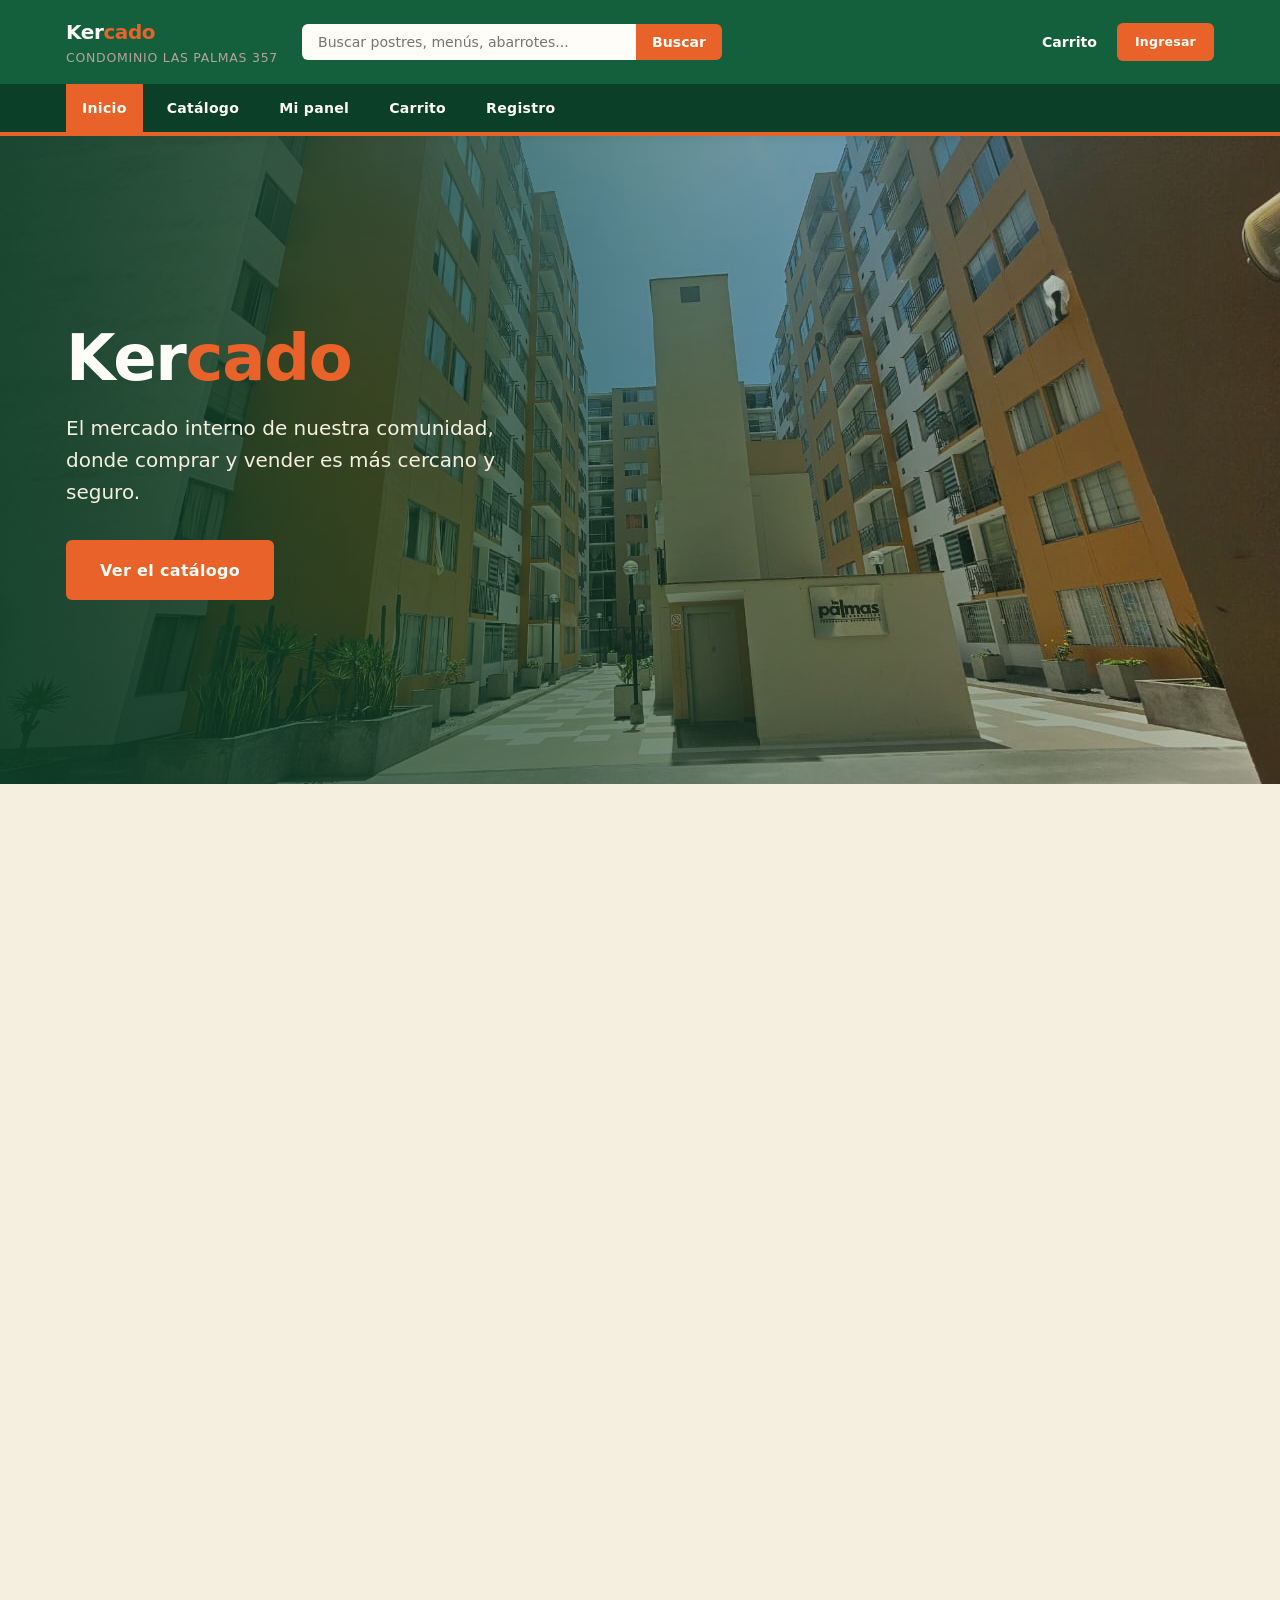
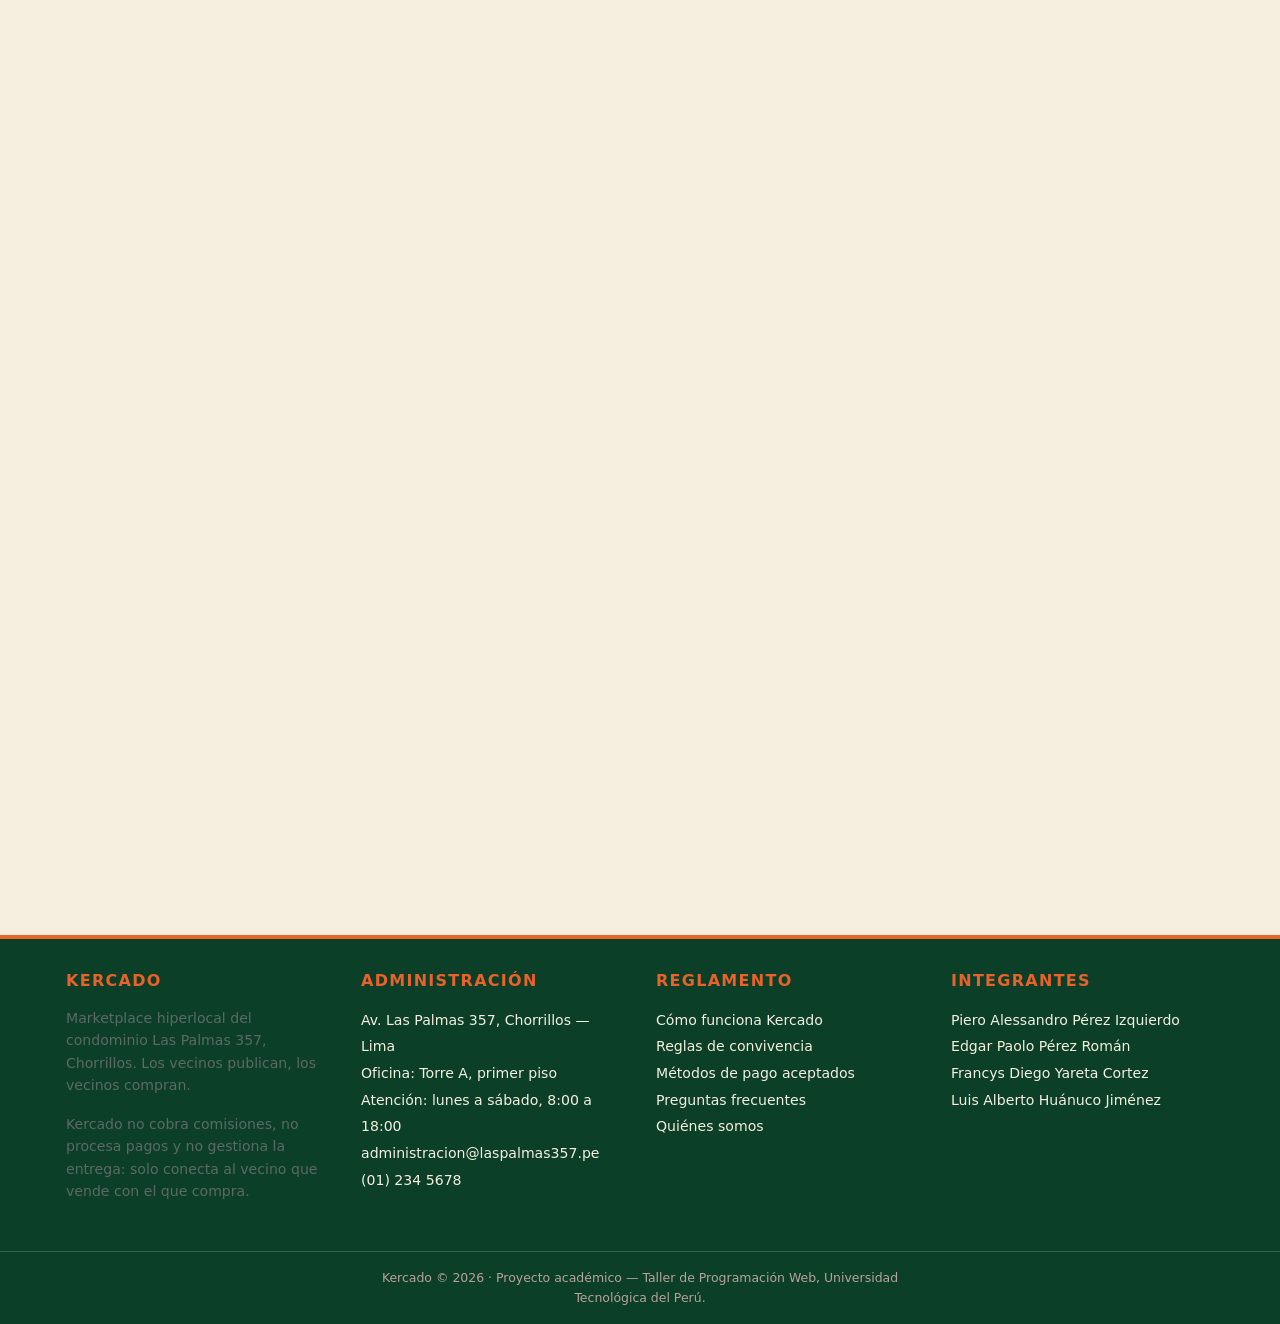
==== commit dea0d4a5: "Refactor index.html to improve structure and clarity Actualizado, ya agrego el css" ====
--- a/index.html
+++ b/index.html
@@ -98,27 +98,52 @@
 
 
   <main id="contenido">
-
-    <!-- esto es lo primero que ve el vecino al entrar, profesor, la foto del
+  <!-- esto es lo primero que ve el vecino al entrar, profesor, la foto del
          condominio ocupa todo el ancho para que reconozca dónde está, y
          encima van el nombre y una frase corta, pusimos un solo botón para
          que vaya directo al catálogo, si hubiera varios no sabría cuál tocar -->
+    <!-- el template para clonar las tarjetas con javascript -->
+    <template id="plantilla-tarjeta">
+      <article class="tarjeta">
+        <figure class="tarjeta__figura">
+          <img class="tarjeta__imagen" src="assets/img/kercado.png" alt="">
+        </figure>
+        <div class="tarjeta__cuerpo">
+          <span class="etiqueta"></span>
+          <h3 class="tarjeta__titulo"><a href="producto.html"></a></h3>
+          <p class="tarjeta__vendedor mb-0">
+            Vendido por <strong></strong> · <span></span>
+          </p>
+        </div>
+        <div class="tarjeta__pie">
+          <span class="tarjeta__precio"></span>
+          <a class="boton boton--sm" href="producto.html">Ver</a>
+        </div>
+      </article>
+    </template>
+
+    <!-- esto es lo primero que ve el vecino al entrar, la portada NO lleva clase revelar -->
     <section class="portada">
       <img src="assets/img/condominiofachada.jpg" alt="Condominio Las Palmas 357" class="portada__imagen">
       <div class="contenedor portada__contenido">
         <h1 class="portada__titulo">Ker<span class="logo__acento">cado</span></h1>
         <p class="portada__frase">El mercado interno de nuestra comunidad, donde comprar y vender es más cercano y seguro.</p>
         <div>
-          <a href="catalogo.html" class="boton boton--lg">Ver el catálogo</a>
-        </div>
-      </div>
-    </section>
-
-    <!-- estos párrafos cuentan que kercado es solo para los residentes, y
-         dejamos claro que se compra y se vende con la misma cuenta, así
-         nadie busca un registro aparte para vender, al lado va una foto de
-         algo que venden los vecinos para que se entienda de qué se trata -->
-    <section class="seccion">
+          <a href="catalogo.html" class="boton boton--lg" id="boton-portada">Ver el catálogo</a>
+        </div>
+      </div>
+    </section>
+
+    <!-- grilla de lo más reciente -->
+    <section class="seccion revelar">
+      <div class="contenedor">
+        <h2 class="titulo-seccion">Lo más reciente</h2>
+        <div class="grilla-productos grilla-productos--animada" id="ultimas-publicaciones"></div>
+      </div>
+    </section>
+
+    <!-- estos párrafos cuentan qué es kercado -->
+    <section class="seccion revelar">
       <div class="contenedor dos-columnas">
         <div>
           <h2 class="titulo-seccion">Qué es Kercado</h2>
@@ -130,12 +155,8 @@
       </div>
     </section>
 
-    <!-- los tres pasos para usar kercado, desde que un vecino publica hasta
-         que se ponen de acuerdo, cada paso va en una caja y la grilla las
-         acomoda solas, en la computadora salen lado a lado y en el celular
-         una debajo de otra, la sección tiene id porque el enlace del pie de
-         página baja hasta aquí -->
-    <section class="seccion" id="como-funciona">
+    <!-- los tres pasos para usar kercado -->
+    <section class="seccion revelar" id="como-funciona">
       <div class="contenedor">
         <h2 class="titulo-seccion">Cómo funciona</h2>
         <div class="grilla-auto">
@@ -155,11 +176,8 @@
       </div>
     </section>
 
-    <!-- aquí dejamos claro que kercado es solo para los vecinos del
-         condominio y no para cualquier persona, le pusimos el fondo verde
-         clarito para que se note que es otra parte, y en cada caja contamos
-         cómo lo usa cada tipo de vecino -->
-    <section class="seccion seccion--alterna">
+    <!-- para quién es -->
+    <section class="seccion seccion--alterna revelar">
       <div class="contenedor">
         <h2 class="titulo-seccion">Para quién es</h2>
         <p class="mb-3">Kercado es solo para los residentes del condominio Las Palmas 357, así cada compra y cada venta queda entre vecinos que se conocen.</p>
@@ -183,11 +201,8 @@
       </div>
     </section>
 
-    <!-- las formas de pago que pueden acordar los vecinos, las pusimos en
-         una lista porque son solo tres y así se leen rápido, abajo
-         aclaramos que kercado no cobra, y el id es para el enlace del pie
-         de página -->
-    <section class="seccion" id="pagos">
+    <!-- las formas de pago -->
+    <section class="seccion revelar" id="pagos">
       <div class="contenedor">
         <h2 class="titulo-seccion">Métodos de pago</h2>
         <ul>
@@ -199,10 +214,27 @@
       </div>
     </section>
 
-    <!-- las reglas de convivencia para comprar y vender entre vecinos, van
-         en lista para que cada regla se lea por separado, esta sección
-         también tiene id porque el pie de página enlaza aquí -->
-    <section class="seccion" id="reglas">
+    <!-- preguntas frecuentes con details y summary dentro de una caja -->
+    <section class="seccion revelar" id="faq">
+      <div class="contenedor">
+        <h2 class="titulo-seccion">Preguntas frecuentes</h2>
+        <div class="caja mb-3">
+          <details>
+            <summary><strong>¿Tiene algún costo publicar en Kercado?</strong></summary>
+            <p class="mt-2 mb-0">No, Kercado es totalmente gratuito y creado por la administración para fomentar el comercio interno entre vecinos.</p>
+          </details>
+        </div>
+        <div class="caja mb-3">
+          <details>
+            <summary><strong>¿Cómo valida la administración mi cuenta?</strong></summary>
+            <p class="mt-2 mb-0">Al registrarte indicas tu torre y departamento; la administración corrobora que estés al día con el condominio antes de activar tu acceso.</p>
+          </details>
+        </div>
+      </div>
+    </section>
+
+    <!-- las reglas de convivencia -->
+    <section class="seccion revelar" id="reglas">
       <div class="contenedor">
         <h2 class="titulo-seccion">Reglas de convivencia</h2>
         <ul>
@@ -215,11 +247,8 @@
       </div>
     </section>
 
-    <!-- aquí nos presentamos los cuatro integrantes, cada uno en su caja con
-         su foto y lo que hizo en el proyecto, usamos la misma grilla que en
-         los pasos, y el id es para el enlace quiénes somos del pie de
-         página -->
-    <section class="seccion" id="nosotros">
+    <!-- nosotros -->
+    <section class="seccion revelar" id="nosotros">
       <div class="contenedor">
         <h2 class="titulo-seccion">Nosotros</h2>
         <div class="grilla-auto">
@@ -247,9 +276,8 @@
       </div>
     </section>
 
-    <!-- el audio de presentación de kercado, usa los controles que ya trae
-         el navegador, así no necesitamos javascript -->
-    <section class="seccion">
+    <!-- el audio de presentación de kercado -->
+    <section class="seccion revelar">
       <div class="contenedor">
         <h2 class="titulo-seccion">Presentación en audio</h2>
         <div class="audio-caja">
@@ -263,13 +291,10 @@
   </main>
 
 
-  <!-- este es el pie de página, también es el mismo en todas las páginas,
-       tiene información de kercado, el contacto de la administración, el
-       reglamento y los integrantes del grupo -->
+  <!-- este es el pie de página -->
   <footer class="pie">
     <div class="contenedor pie__grilla">
 
-      <!-- aquí contamos qué es kercado, y que no cobra ni hace entregas -->
       <div>
         <h3 class="pie__titulo">Kercado</h3>
         <p class="subtexto">
@@ -282,7 +307,6 @@
         </p>
       </div>
 
-      <!-- los datos de contacto de la administración del condominio -->
       <div>
         <h3 class="pie__titulo">Administración</h3>
         <ul class="pie__lista">
@@ -294,19 +318,17 @@
         </ul>
       </div>
 
-      <!-- estos enlaces llevan a partes de la página de inicio, donde
-           explicamos cómo funciona kercado y sus reglas -->
       <div>
         <h3 class="pie__titulo">Reglamento</h3>
         <ul class="pie__lista">
           <li><a href="index.html#como-funciona">Cómo funciona Kercado</a></li>
           <li><a href="index.html#reglas">Reglas de convivencia</a></li>
           <li><a href="index.html#pagos">Métodos de pago aceptados</a></li>
+          <li><a href="index.html#faq">Preguntas frecuentes</a></li>
           <li><a href="index.html#nosotros">Quiénes somos</a></li>
         </ul>
       </div>
 
-      <!-- nuestros nombres -->
       <div>
         <h3 class="pie__titulo">Integrantes</h3>
         <ul class="pie__lista">
@@ -318,8 +340,6 @@
       </div>
     </div>
 
-    <!-- el año del pie lo escribe javascript con la fecha del día, así
-       no tenemos que cambiarlo a mano cuando empiece el año nuevo -->
     <div class="pie__legal">
       <p class="mb-0">
         Kercado &copy; <span id="anio">2026</span> · Proyecto académico — Taller de Programación Web,
@@ -329,9 +349,6 @@
   </footer>
 
 
-  <!-- el diálogo que pregunta antes de hacer algo que no se puede deshacer,
-       como dar de baja una publicación o vaciar el carrito, javascript le
-       cambia el título y el texto según lo que se esté confirmando -->
   <dialog class="confirmacion" id="confirmacion" aria-labelledby="confirmacion-titulo">
     <form method="dialog">
       <h2 class="confirmacion__titulo" id="confirmacion-titulo">Confirmar</h2>
@@ -343,15 +360,9 @@
     </form>
   </dialog>
 
-  <!-- aquí javascript pone los avisos flotantes, con aria-live los
-       lectores de pantalla los leen apenas aparecen -->
   <div class="avisos" id="avisos" aria-live="polite"></div>
 
 
-  <!-- el javascript del sitio, van en este orden porque cada uno usa al
-       anterior, primero los datos iniciales, después el que los guarda en
-       el navegador, luego lo común a todas las páginas y al final el de
-       cada página -->
   <script src="js/datos.js"></script>
   <script src="js/almacen.js"></script>
   <script src="js/base.js"></script>
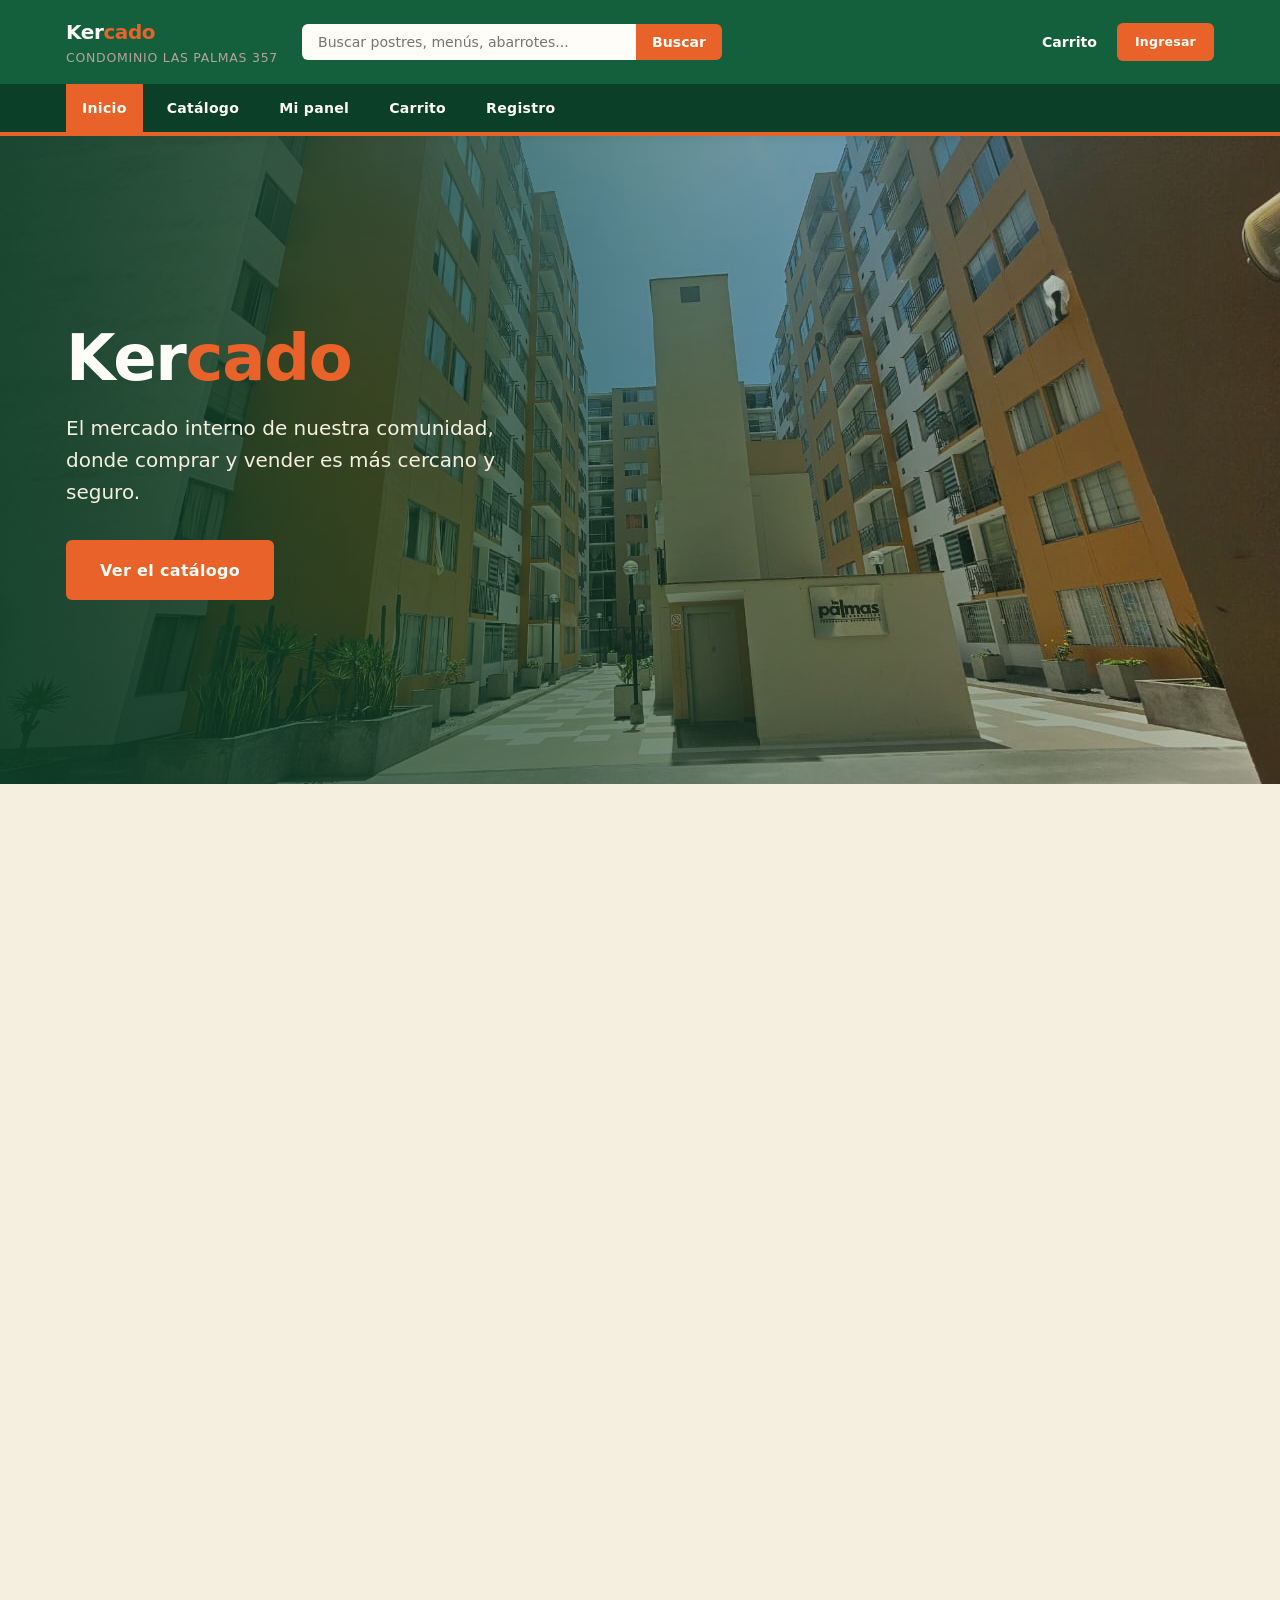
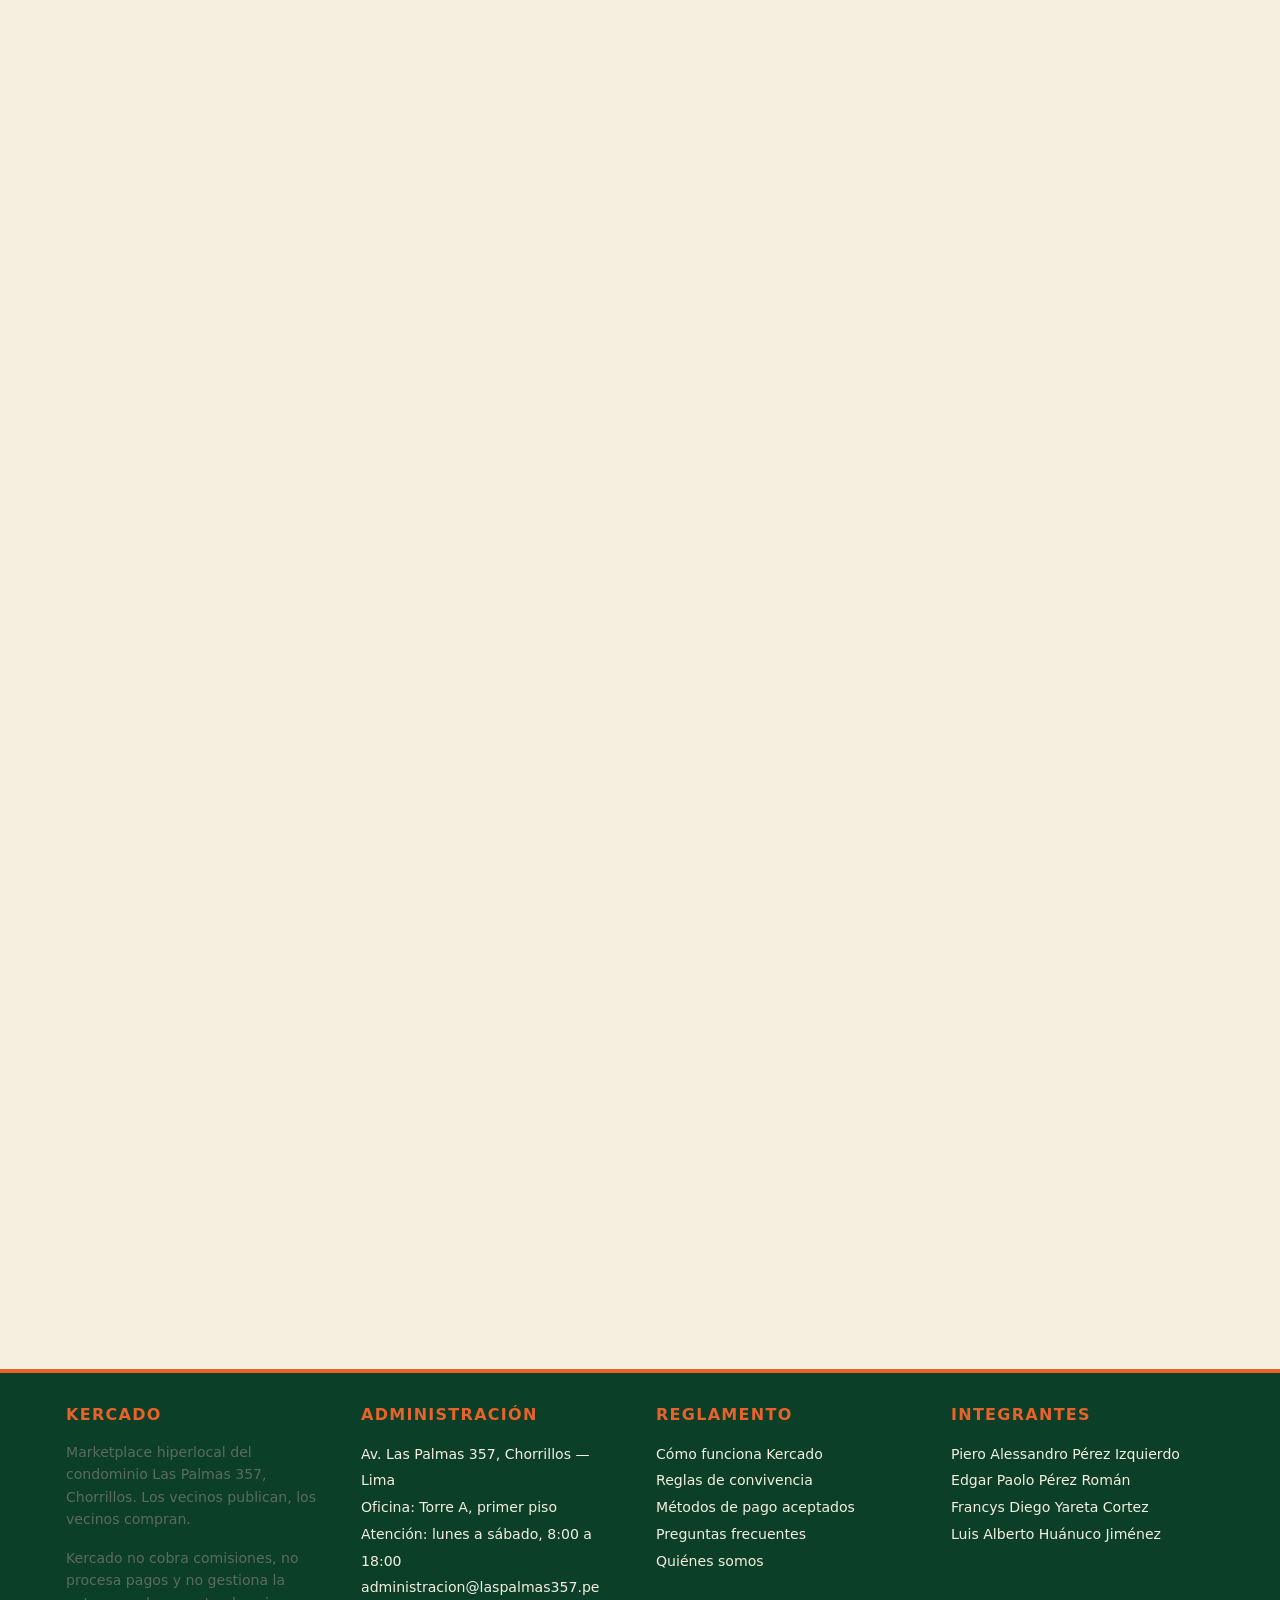
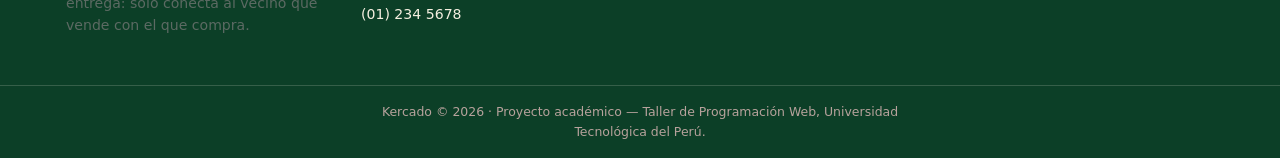
==== commit 70e7fc7d: "Ya deberia mostrarse en lo más reciente" ====
--- a/index.html
+++ b/index.html
@@ -135,12 +135,57 @@
     </section>
 
     <!-- grilla de lo más reciente -->
-    <section class="seccion revelar">
-      <div class="contenedor">
-        <h2 class="titulo-seccion">Lo más reciente</h2>
-        <div class="grilla-productos grilla-productos--animada" id="ultimas-publicaciones"></div>
-      </div>
-    </section>
+<section class="seccion revelar"> 
+    <div class="contenedor"> 
+        <h2 class="titulo-seccion">Lo más reciente</h2> 
+        
+        <div class="grilla-productos grilla-productos--animada" id="ultimas-publicaciones">
+            
+            <!-- Producto torta 3 leches -->
+            <article class="producto-card">
+                <div class="producto-tag">Postres</div>
+                <img src="assets/img/catalogos/torta-tresleches.jpg" alt="Pastel Tres Leches" class="producto-img">
+                <div class="producto-info">
+                    <h3>Porción de Tres Leches</h3>
+                    <p class="producto-autor">Por: Vecino de la Torre B - Dep. 402</p>
+                    <div class="producto-footer">
+                        <span class="producto-precio">S/ 10.50</span>
+                        <span class="producto-pago">Yape / Plin</span>
+                    </div>
+                </div>
+            </article>
+
+            <!-- Producto pan -->
+            <article class="producto-card">
+                <div class="producto-tag">Panaderia</div>
+                <img src="assets/img/catalogos/pan-baguette.jpg" alt="baguette" class="producto-img">
+                <div class="producto-info">
+                    <h3>Baguette</h3>
+                    <p class="producto-autor">Por: Vecina de la Torre A - Dep. 105</p>
+                    <div class="producto-footer">
+                        <span class="producto-precio">S/ 7.00</span>
+                        <span class="producto-pago">Efectivo / Yape</span>
+                    </div>
+                </div>
+            </article>
+
+            <!-- Producto bebida -->
+            <article class="producto-card">
+                <div class="producto-tag">Bebidas</div>
+                <img src="assets/img/catalogos/chicha-morada.jpg" alt="Chicha morada" class="producto-img">
+                <div class="producto-info">
+                    <h3>Chicha morada</h3>
+                    <p class="producto-autor">Por: Vecino de la Torre C - Dep. 201</p>
+                    <div class="producto-footer">
+                        <span class="producto-precio">S/ 16.50</span>
+                        <span class="producto-pago">Plin / Yape</span>
+                    </div>
+                </div>
+            </article>
+
+        </div> 
+    </div> 
+</section>
 
     <!-- estos párrafos cuentan qué es kercado -->
     <section class="seccion revelar">
--- a/css/estilo.css
+++ b/css/estilo.css
@@ -1798,3 +1798,30 @@
     box-shadow: none;
   }
 }
+.revelar {
+  animation: aparecerConScroll linear both;
+  /* Esto hace que la animación se sincronice con el desplazamiento de la página, Pueden modificarlo a gusto(velocidad con la que aparece la opacidad)*/
+  animation-timeline: view();
+  animation-range: entry 0% cover 30%;
+}
+
+@keyframes aparecerConScroll {
+  from {
+    opacity: 0;
+    transform: translateY(40px);
+  }
+  to {
+    opacity: 1;
+    transform: translateY(0);
+  }
+}
+
+/* Accesibilidad: si el usuario tiene desactivadas las animaciones en su sistema, 
+   la sección aparece de golpe sin movimiento brusco */
+@media (prefers-reduced-motion: reduce) {
+  .revelar {
+    animation: none;
+    opacity: 1;
+    transform: none;
+  }
+}
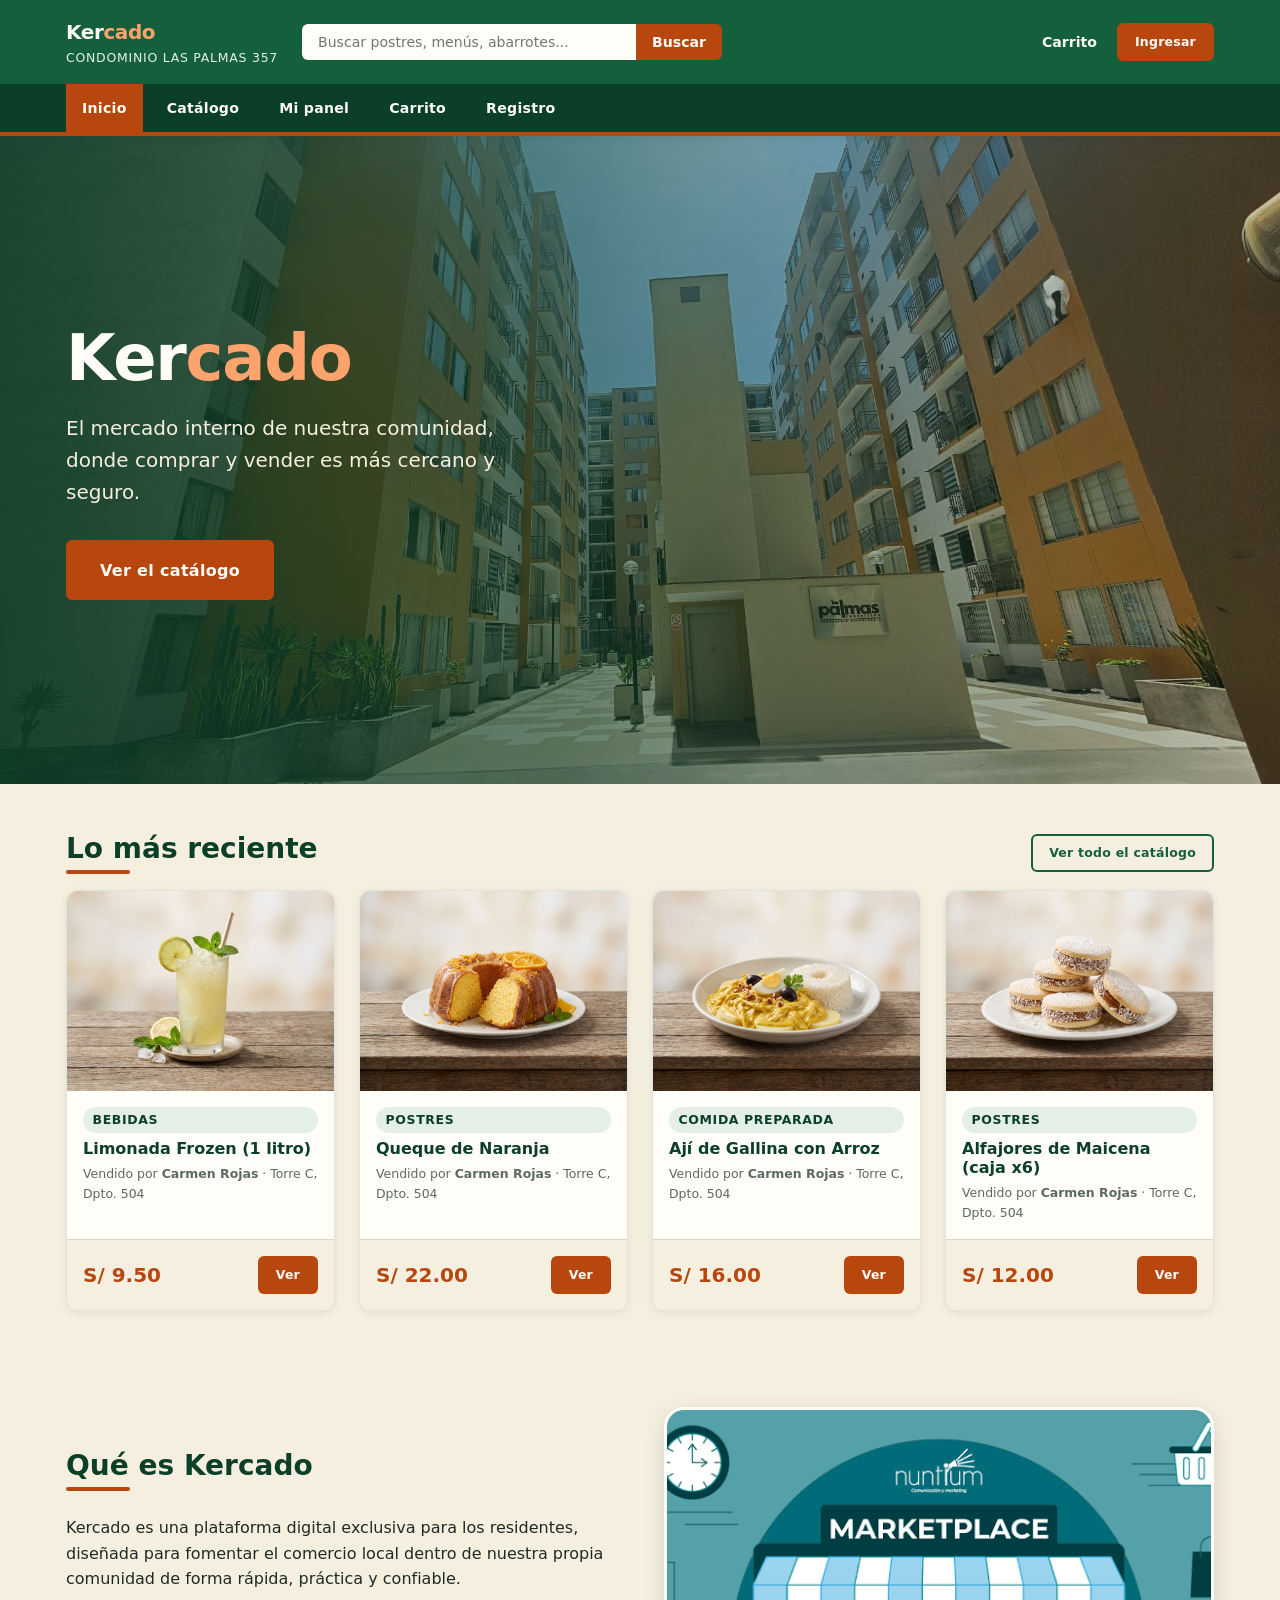
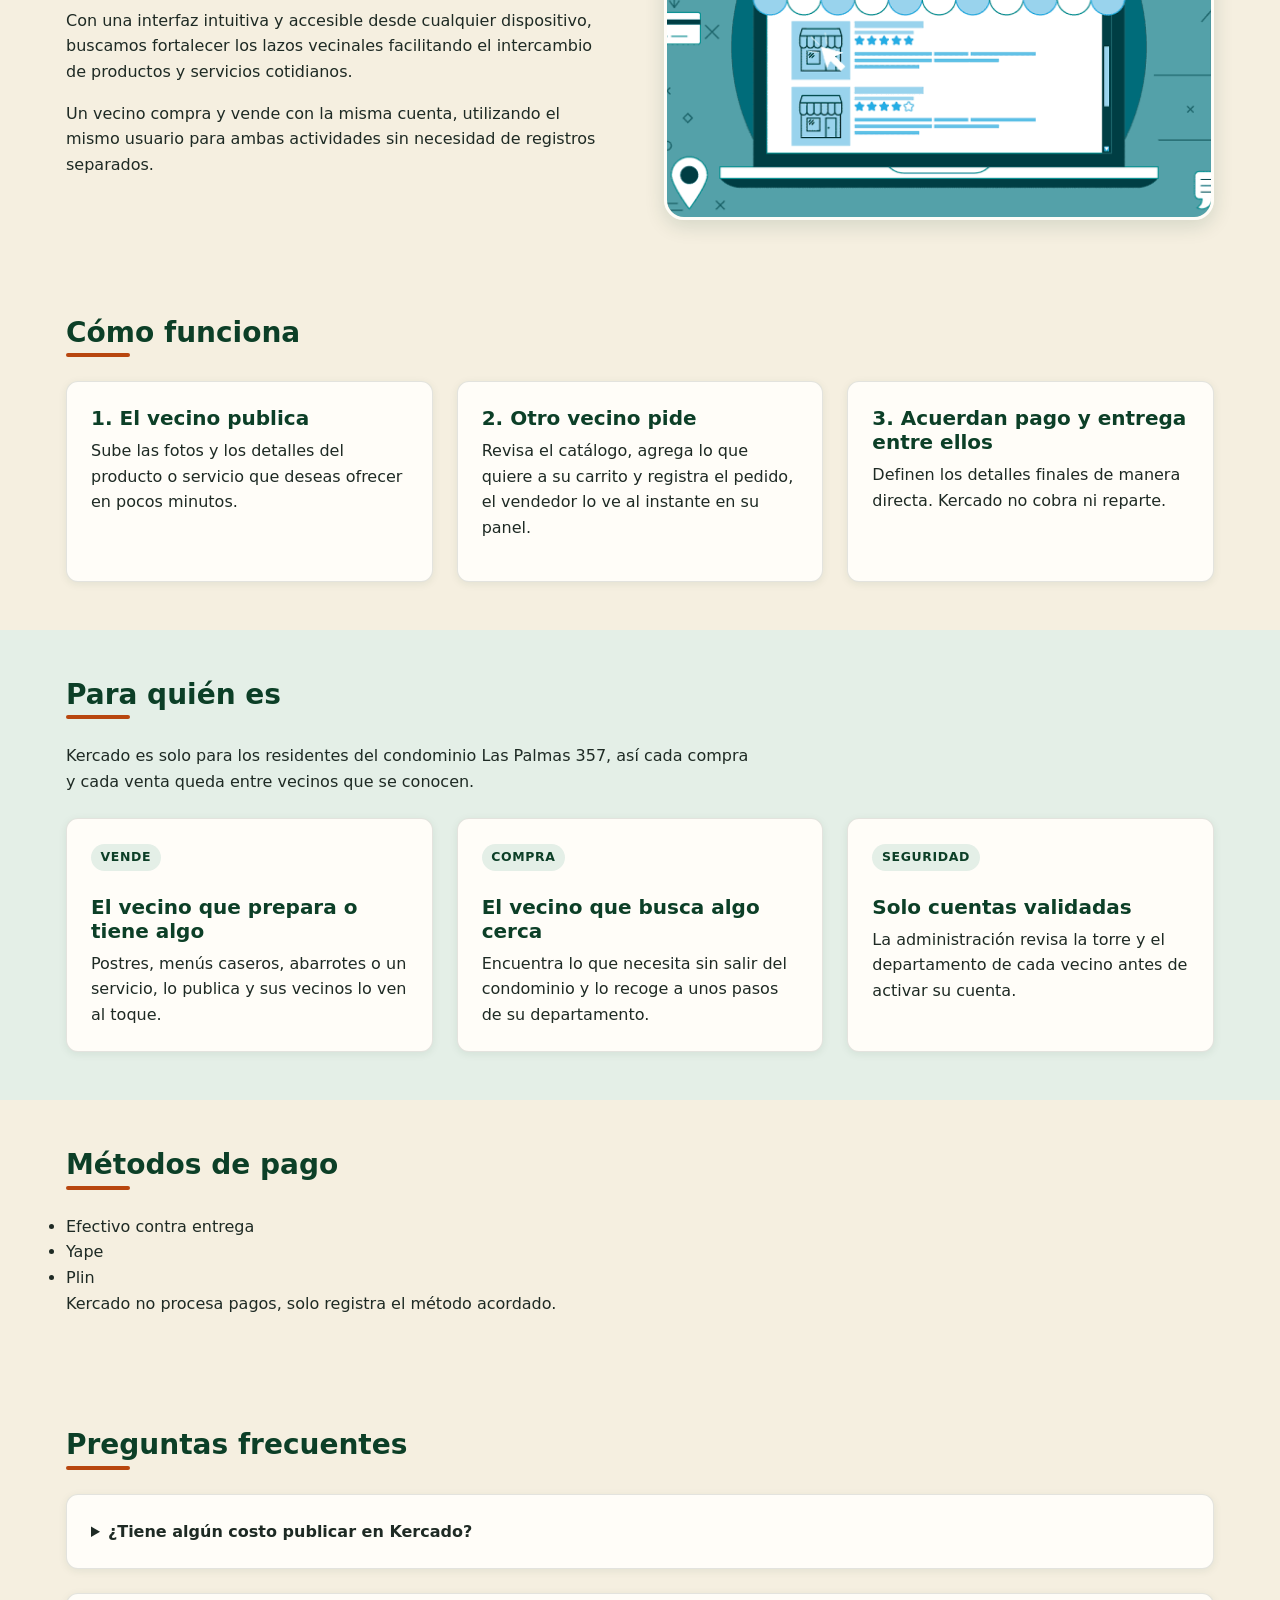
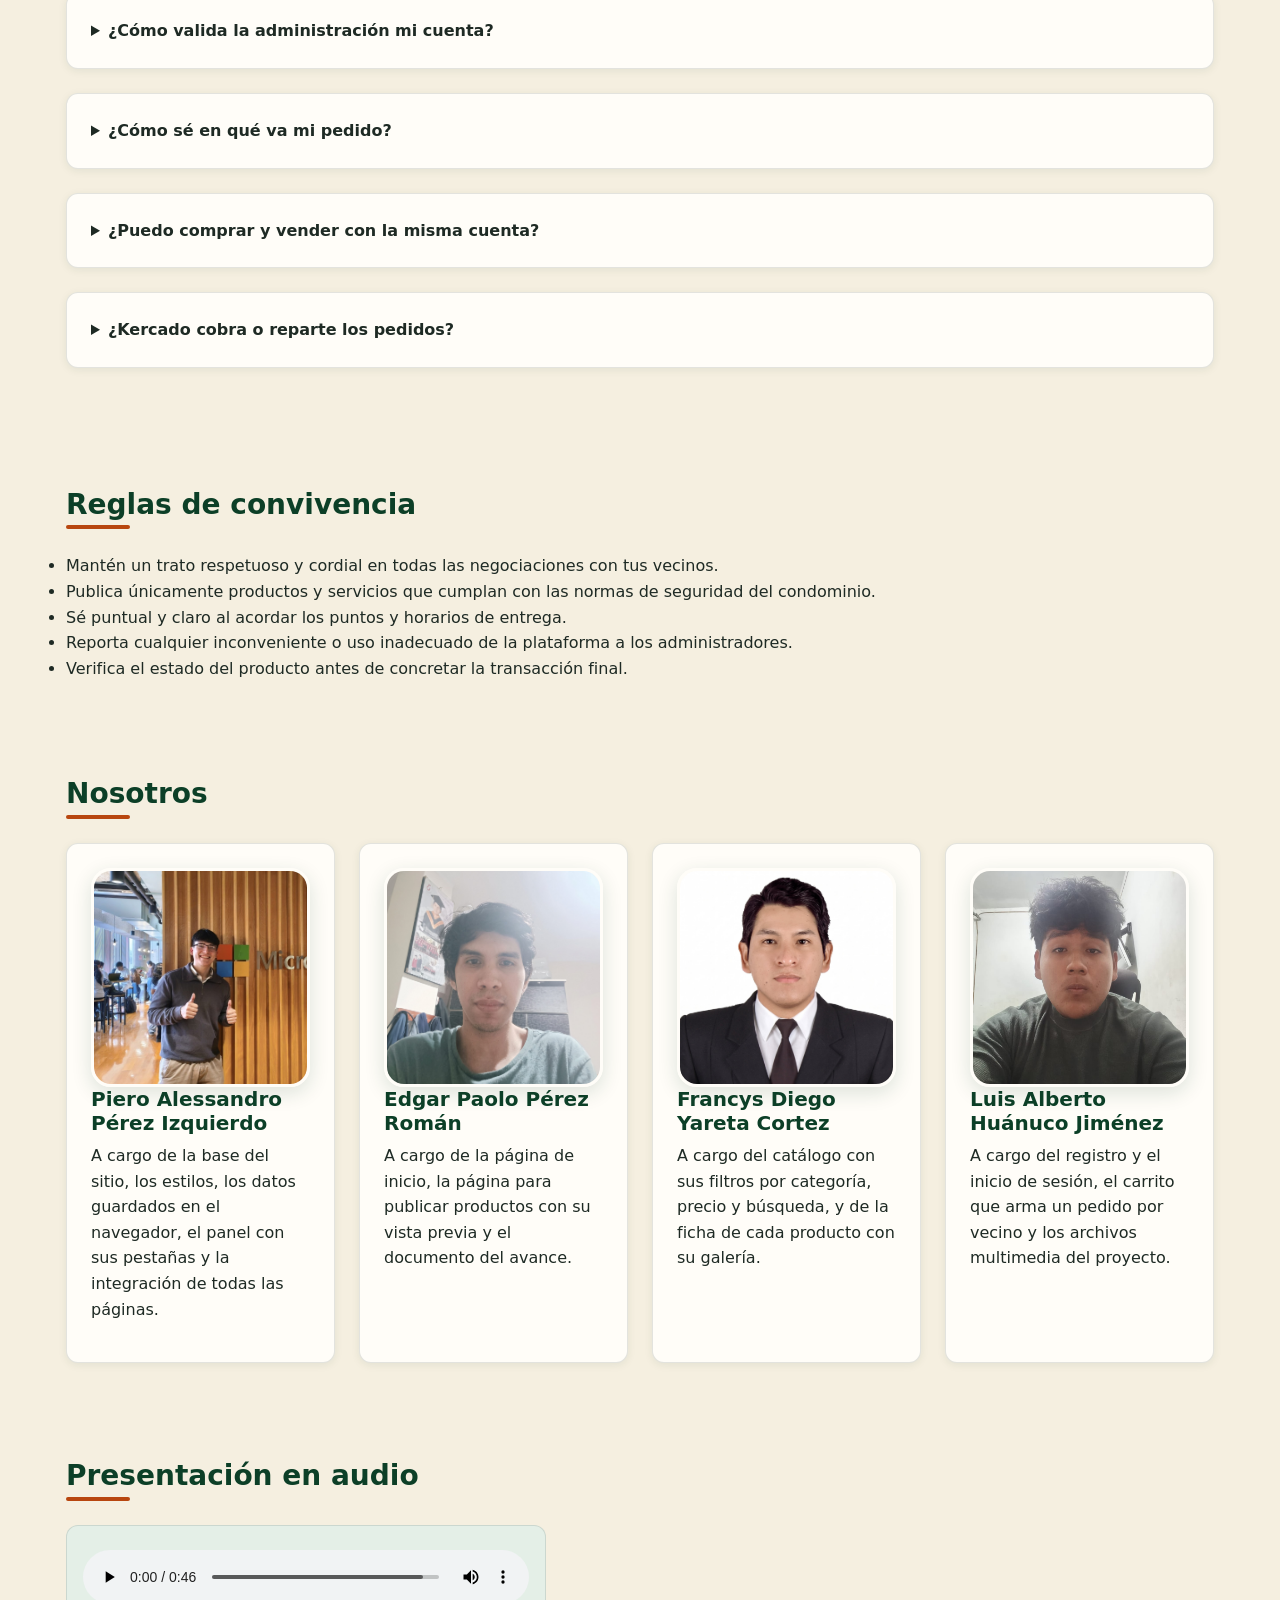
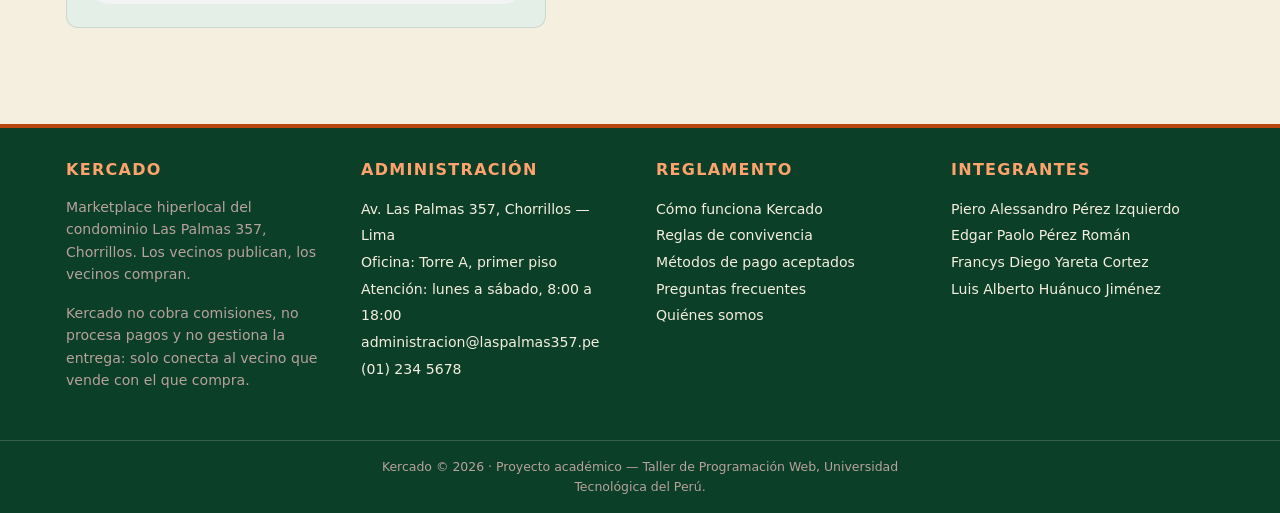
==== commit 4aa43ef3: "fix: inicio y publicar con datos reales, ficha y catálogo sin innerHTML, contraste accesible" ====
--- a/index.html
+++ b/index.html
@@ -98,11 +98,39 @@
 
 
   <main id="contenido">
-  <!-- esto es lo primero que ve el vecino al entrar, profesor, la foto del
+
+    <!-- esto es lo primero que ve el vecino al entrar, profesor, la foto del
          condominio ocupa todo el ancho para que reconozca dónde está, y
          encima van el nombre y una frase corta, pusimos un solo botón para
-         que vaya directo al catálogo, si hubiera varios no sabría cuál tocar -->
-    <!-- el template para clonar las tarjetas con javascript -->
+         que vaya directo al catálogo, si ya entró con su cuenta inicio.js lo
+         cambia por uno que lleva a su panel, la portada no lleva la clase
+         revelar porque tiene que verse apenas carga la página -->
+    <section class="portada">
+      <img src="assets/img/condominiofachada.jpg" alt="Fachada del condominio Las Palmas 357" class="portada__imagen">
+      <div class="contenedor portada__contenido">
+        <h1 class="portada__titulo">Ker<span class="logo__acento">cado</span></h1>
+        <p class="portada__frase">El mercado interno de nuestra comunidad, donde comprar y vender es más cercano y seguro.</p>
+        <div>
+          <a href="catalogo.html" class="boton boton--lg" id="boton-portada">Ver el catálogo</a>
+        </div>
+      </div>
+    </section>
+
+    <!-- las cuatro publicaciones más nuevas del condominio, la grilla empieza
+         vacía y inicio.js la llena con los datos guardados, así lo que un
+         vecino acaba de publicar aparece aquí sin tocar el html -->
+    <section class="seccion revelar" aria-labelledby="titulo-recientes">
+      <div class="contenedor">
+        <div class="fila-titulo">
+          <h2 class="titulo-seccion" id="titulo-recientes">Lo más reciente</h2>
+          <a class="boton boton--linea boton--sm" href="catalogo.html">Ver todo el catálogo</a>
+        </div>
+        <div class="grilla-productos grilla-productos--animada" id="ultimas-publicaciones"></div>
+      </div>
+    </section>
+
+    <!-- el molde de cada tarjeta, el navegador no lo dibuja, inicio.js lo
+         copia una vez por cada publicación -->
     <template id="plantilla-tarjeta">
       <article class="tarjeta">
         <figure class="tarjeta__figura">
@@ -122,71 +150,6 @@
       </article>
     </template>
 
-    <!-- esto es lo primero que ve el vecino al entrar, la portada NO lleva clase revelar -->
-    <section class="portada">
-      <img src="assets/img/condominiofachada.jpg" alt="Condominio Las Palmas 357" class="portada__imagen">
-      <div class="contenedor portada__contenido">
-        <h1 class="portada__titulo">Ker<span class="logo__acento">cado</span></h1>
-        <p class="portada__frase">El mercado interno de nuestra comunidad, donde comprar y vender es más cercano y seguro.</p>
-        <div>
-          <a href="catalogo.html" class="boton boton--lg" id="boton-portada">Ver el catálogo</a>
-        </div>
-      </div>
-    </section>
-
-    <!-- grilla de lo más reciente -->
-<section class="seccion revelar"> 
-    <div class="contenedor"> 
-        <h2 class="titulo-seccion">Lo más reciente</h2> 
-        
-        <div class="grilla-productos grilla-productos--animada" id="ultimas-publicaciones">
-            
-            <!-- Producto torta 3 leches -->
-            <article class="producto-card">
-                <div class="producto-tag">Postres</div>
-                <img src="assets/img/catalogos/torta-tresleches.jpg" alt="Pastel Tres Leches" class="producto-img">
-                <div class="producto-info">
-                    <h3>Porción de Tres Leches</h3>
-                    <p class="producto-autor">Por: Vecino de la Torre B - Dep. 402</p>
-                    <div class="producto-footer">
-                        <span class="producto-precio">S/ 10.50</span>
-                        <span class="producto-pago">Yape / Plin</span>
-                    </div>
-                </div>
-            </article>
-
-            <!-- Producto pan -->
-            <article class="producto-card">
-                <div class="producto-tag">Panaderia</div>
-                <img src="assets/img/catalogos/pan-baguette.jpg" alt="baguette" class="producto-img">
-                <div class="producto-info">
-                    <h3>Baguette</h3>
-                    <p class="producto-autor">Por: Vecina de la Torre A - Dep. 105</p>
-                    <div class="producto-footer">
-                        <span class="producto-precio">S/ 7.00</span>
-                        <span class="producto-pago">Efectivo / Yape</span>
-                    </div>
-                </div>
-            </article>
-
-            <!-- Producto bebida -->
-            <article class="producto-card">
-                <div class="producto-tag">Bebidas</div>
-                <img src="assets/img/catalogos/chicha-morada.jpg" alt="Chicha morada" class="producto-img">
-                <div class="producto-info">
-                    <h3>Chicha morada</h3>
-                    <p class="producto-autor">Por: Vecino de la Torre C - Dep. 201</p>
-                    <div class="producto-footer">
-                        <span class="producto-precio">S/ 16.50</span>
-                        <span class="producto-pago">Plin / Yape</span>
-                    </div>
-                </div>
-            </article>
-
-        </div> 
-    </div> 
-</section>
-
     <!-- estos párrafos cuentan qué es kercado -->
     <section class="seccion revelar">
       <div class="contenedor dos-columnas">
@@ -211,7 +174,7 @@
           </div>
           <div class="caja">
             <h3>2. Otro vecino pide</h3>
-            <p>Revisa las publicaciones disponibles y contacta al vendedor directamente para solicitar el artículo.</p>
+            <p>Revisa el catálogo, agrega lo que quiere a su carrito y registra el pedido, el vendedor lo ve al instante en su panel.</p>
           </div>
           <div class="caja">
             <h3>3. Acuerdan pago y entrega entre ellos</h3>
@@ -259,7 +222,8 @@
       </div>
     </section>
 
-    <!-- preguntas frecuentes con details y summary dentro de una caja -->
+    <!-- las preguntas frecuentes, cada una es un details con su summary, se
+         abren y se cierran solas y funcionan con el teclado sin javascript -->
     <section class="seccion revelar" id="faq">
       <div class="contenedor">
         <h2 class="titulo-seccion">Preguntas frecuentes</h2>
@@ -273,6 +237,24 @@
           <details>
             <summary><strong>¿Cómo valida la administración mi cuenta?</strong></summary>
             <p class="mt-2 mb-0">Al registrarte indicas tu torre y departamento; la administración corrobora que estés al día con el condominio antes de activar tu acceso.</p>
+          </details>
+        </div>
+        <div class="caja mb-3">
+          <details>
+            <summary><strong>¿Cómo sé en qué va mi pedido?</strong></summary>
+            <p class="mt-2 mb-0">En tu panel, en la pestaña Mis compras, ves cada pedido con su código y su estado: pendiente, aceptado, en preparación, entregado o cancelado. El vendedor lo va cambiando desde su propio panel.</p>
+          </details>
+        </div>
+        <div class="caja mb-3">
+          <details>
+            <summary><strong>¿Puedo comprar y vender con la misma cuenta?</strong></summary>
+            <p class="mt-2 mb-0">Sí, cada vecino tiene una sola cuenta. En tu panel están juntas tus compras y tus ventas, y desde ahí publicas tus productos.</p>
+          </details>
+        </div>
+        <div class="caja mb-3">
+          <details>
+            <summary><strong>¿Kercado cobra o reparte los pedidos?</strong></summary>
+            <p class="mt-2 mb-0">No. Kercado solo registra el pedido y el método de pago que acuerdan, efectivo contra entrega, Yape o Plin. El pago y la entrega los coordinan entre vecinos.</p>
           </details>
         </div>
       </div>
@@ -300,22 +282,22 @@
           <div class="caja">
             <img src="assets/img/integrante1.jpg" alt="Piero Alessandro Pérez Izquierdo" class="imagen-marco">
             <h3>Piero Alessandro Pérez Izquierdo</h3>
-            <p>A cargo del panel.html y la integración general, tablas, estructura de página, funcionamiento y orden del repositorio.</p>
+            <p>A cargo de la base del sitio, los estilos, los datos guardados en el navegador, el panel con sus pestañas y la integración de todas las páginas.</p>
           </div>
           <div class="caja">
             <img src="assets/img/integrante2.jpg" alt="Edgar Paolo Pérez Román" class="imagen-marco">
             <h3>Edgar Paolo Pérez Román</h3>
-            <p>A cargo de index.html, la sección multimedia, las anclas del footer y la estructura general del inicio.</p>
+            <p>A cargo de la página de inicio, la página para publicar productos con su vista previa y el documento del avance.</p>
           </div>
           <div class="caja">
             <img src="assets/img/integrante3.jpg" alt="Francys Diego Yareta Cortez" class="imagen-marco">
             <h3>Francys Diego Yareta Cortez</h3>
-            <p>A cargo de catalogo.html, producto.html, la tabla ficha y la estructura de la página con el aside.</p>
+            <p>A cargo del catálogo con sus filtros por categoría, precio y búsqueda, y de la ficha de cada producto con su galería.</p>
           </div>
           <div class="caja">
             <img src="assets/img/integrante4.jpg" alt="Luis Alberto Huánuco Jiménez" class="imagen-marco">
             <h3>Luis Alberto Huánuco Jiménez</h3>
-            <p>A cargo de registro.html, el formulario completo y la gestión de todos los archivos multimedia del proyecto.</p>
+            <p>A cargo del registro y el inicio de sesión, el carrito que arma un pedido por vecino y los archivos multimedia del proyecto.</p>
           </div>
         </div>
       </div>
@@ -336,7 +318,9 @@
   </main>
 
 
-  <!-- este es el pie de página -->
+  <!-- este es el pie de página, también es el mismo en todas las páginas,
+       tiene información de kercado, el contacto de la administración, el
+       reglamento y los integrantes del grupo -->
   <footer class="pie">
     <div class="contenedor pie__grilla">
 
--- a/css/estilo.css
+++ b/css/estilo.css
@@ -19,8 +19,9 @@
   --verde:           #14603C;  /* cabecera, pie y títulos */
   --verde-oscuro:    #0C3F27;  /* el menú y el hover del verde */
   --verde-claro:     #E4EFE7;  /* fondos suaves y filas alternas de las tablas */
-  --naranja:         #E8622A;  /* solo para botones y precios */
-  --naranja-oscuro:  #C44E1D;  /* hover del naranja */
+  --naranja:         #B8460F;  /* solo para botones y precios, así de oscuro para que el texto blanco se lea bien */
+  --naranja-oscuro:  #943A0E;  /* hover del naranja */
+  --naranja-claro:   #FFA36E;  /* el naranja que va sobre el verde, en el logo y en el pie */
   --crema:           #F5EFE0;  /* fondo de la página, no usamos blanco puro */
   --arena:           #B7A29C;  /* bordes y texto de apoyo */
   --blanco:          #FFFDF8;  /* fondo de tarjetas, es un blanco más cálido */
@@ -30,7 +31,7 @@
   --texto-suave:     #5C6A63;  /* subtítulos y ayudas de los formularios */
 
   /* colores para el estado de los pedidos en las tablas del panel */
-  --estado-pendiente: #B8860B; /* mostaza, el vendedor todavía no lo acepta */
+  --estado-pendiente: #8A6508; /* mostaza, el vendedor todavía no lo acepta */
   --estado-aceptado:  #1F5F8B; /* azul, el vendedor ya lo aceptó */
   --estado-preparacion: #6B4A9B; /* morado, el vendedor lo está preparando */
   --estado-entregado: #14603C; /* verde, el pedido ya llegó */
@@ -255,7 +256,7 @@
 }
 /* la parte cado del logo va en naranja */
 .logo__acento {
-  color: var(--naranja);
+  color: var(--naranja-claro);
 }
 /* el texto pequeño debajo del logo con el nombre del condominio */
 .logo__bajada {
@@ -265,7 +266,7 @@
   font-weight: 400;
   letter-spacing: 0.06em;
   text-transform: uppercase;
-  color: var(--arena);
+  color: var(--verde-claro);        /* claro para que se lea sobre el verde */
 }
 
 /* el buscador, lleva al catálogo con lo que se escribió y allá se filtran
@@ -467,7 +468,7 @@
   font-size: var(--txt-md);
   text-transform: uppercase;
   letter-spacing: 0.08em;
-  color: var(--naranja);
+  color: var(--naranja-claro);
   margin-bottom: var(--sp-2);
 }
 .pie__lista {
@@ -479,7 +480,7 @@
   color: var(--crema);
 }
 .pie__lista a:hover {
-  color: var(--naranja);
+  color: var(--naranja-claro);
 }
 
 /* la última línea del pie con el copyright */
@@ -545,6 +546,10 @@
 .subtexto {
   color: var(--texto-suave);
   font-size: var(--txt-sm);
+}
+/* en el pie el fondo es verde oscuro, así que el texto de apoyo va claro */
+.pie .subtexto {
+  color: var(--arena);
 }
 
 /* etiqueta pequeña con forma de píldora, la usamos para las categorías de
@@ -1407,6 +1412,15 @@
   align-items: start;
 }
 
+/* publicar producto, el formulario a la izquierda y la vista previa a la
+   derecha, del ancho de una tarjeta del catálogo */
+.layout-publicar {
+  display: grid;
+  grid-template-columns: 1fr 300px;
+  gap: var(--sp-4);
+  align-items: start;
+}
+
 /* la caja de cada vendedor, porque cada vecino recibe su propio pedido */
 .carrito__grupo {
   background-color: var(--blanco);
@@ -1476,6 +1490,11 @@
   border-top: var(--borde);
   border-bottom: var(--borde);
   font-weight: 700;
+}
+/* la lista de códigos que sale al registrar el pedido, con relleno para
+   que la viñeta no quede pegada al borde de la caja */
+.lista-codigos {
+  padding-left: var(--sp-3);
 }
 .carrito__monto {
   font-family: var(--fuente-titulos);
@@ -1665,10 +1684,11 @@
     gap: var(--sp-4);
   }
 
-  /* la ficha del producto y el carrito también pasan a una columna, y el
-     resumen del carrito deja de bajar con el scroll */
+  /* la ficha del producto, el carrito y publicar también pasan a una
+     columna, y el resumen del carrito deja de bajar con el scroll */
   .ficha,
-  .carrito {
+  .carrito,
+  .layout-publicar {
     grid-template-columns: 1fr;
   }
   .carrito__resumen {
@@ -1798,30 +1818,3 @@
     box-shadow: none;
   }
 }
-.revelar {
-  animation: aparecerConScroll linear both;
-  /* Esto hace que la animación se sincronice con el desplazamiento de la página, Pueden modificarlo a gusto(velocidad con la que aparece la opacidad)*/
-  animation-timeline: view();
-  animation-range: entry 0% cover 30%;
-}
-
-@keyframes aparecerConScroll {
-  from {
-    opacity: 0;
-    transform: translateY(40px);
-  }
-  to {
-    opacity: 1;
-    transform: translateY(0);
-  }
-}
-
-/* Accesibilidad: si el usuario tiene desactivadas las animaciones en su sistema, 
-   la sección aparece de golpe sin movimiento brusco */
-@media (prefers-reduced-motion: reduce) {
-  .revelar {
-    animation: none;
-    opacity: 1;
-    transform: none;
-  }
-}
